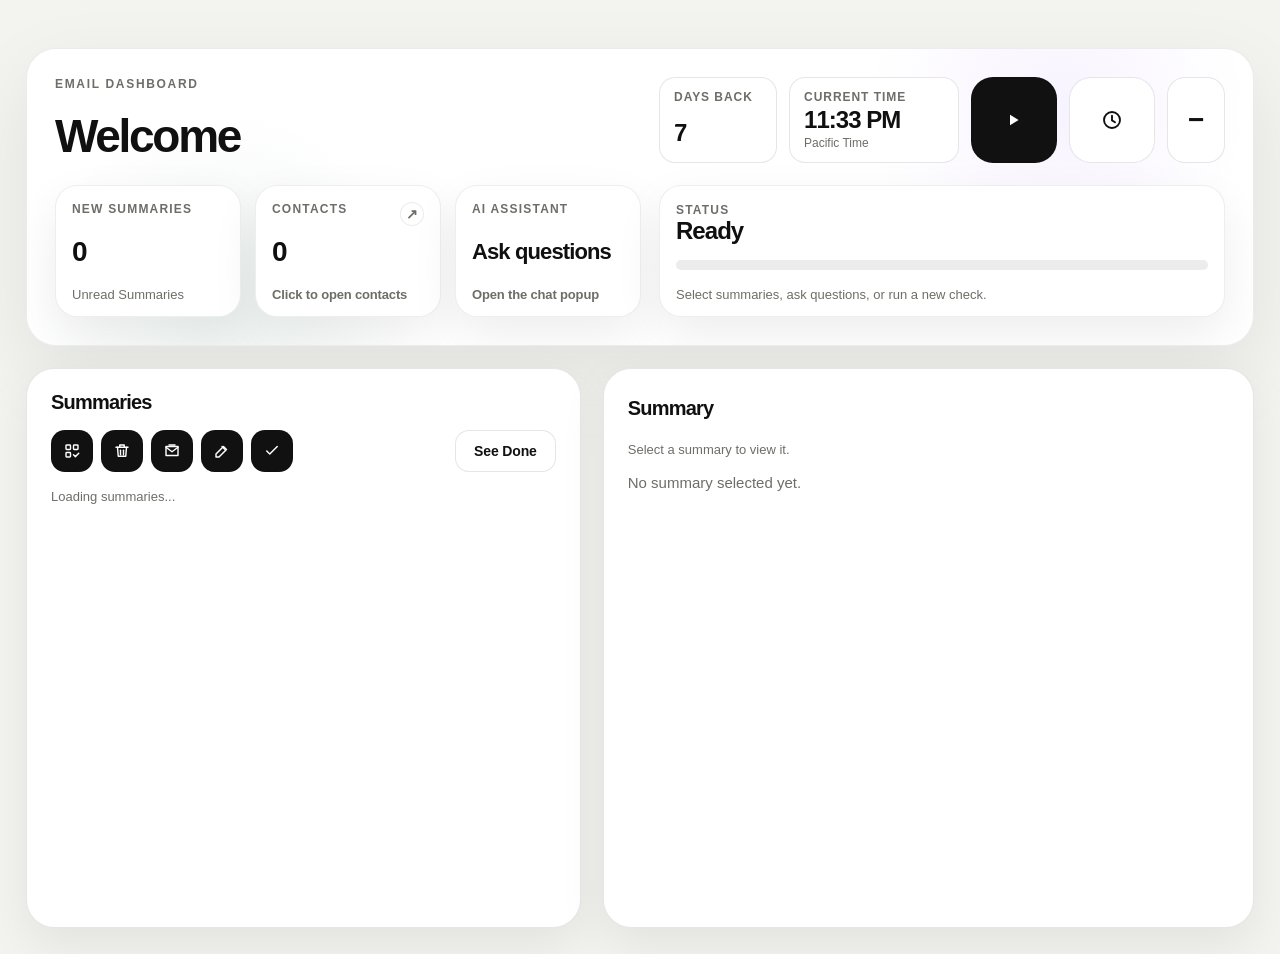
==== Email_Summarizer/dashboard_static/index.html @ 4150017d "Harden OAuth errors and polish report UI" ====
<!doctype html>
<html lang="en">
  <head>
    <meta charset="utf-8" />
    <meta name="viewport" content="width=device-width, initial-scale=1" />
    <title>Email Dashboard</title>
    <link rel="icon" type="image/png" href="/dashboard_static/discere-logo.png" />
    <link rel="apple-touch-icon" href="/dashboard_static/discere-logo.png" />
    <style>
      :root {
        --bg: #f3f3f0;
        --panel: #ffffff;
        --panel-strong: #ffffff;
        --border: rgba(17, 17, 17, 0.1);
        --border-strong: rgba(17, 17, 17, 0.18);
        --text: #101010;
        --muted: #6e6e68;
        --accent: #111111;
        --accent-soft: #ecebe6;
        --surface-soft: #efeee9;
        --surface-soft-2: #e7e5de;
        --shadow: 0 30px 80px rgba(15, 15, 15, 0.08);
        --top-card-height: 92px;
        --radius-xl: 28px;
        --radius-lg: 22px;
        --radius-md: 16px;
        --radius-sm: 12px;
      }

      * {
        box-sizing: border-box;
      }

      body {
        margin: 0;
        font-family: -apple-system, BlinkMacSystemFont, "SF Pro Display", "SF Pro Text", "Segoe UI", sans-serif;
        color: var(--text);
        background: var(--bg);
        min-height: 100vh;
      }

      .page {
        max-width: 1380px;
        margin: 0 auto;
        padding: 28px;
        display: grid;
        gap: 22px;
      }

      .topbar {
        display: flex;
        gap: 14px;
        align-items: center;
        flex-wrap: wrap;
        padding: 22px 24px;
        border: 1px solid var(--border);
        border-radius: var(--radius-xl);
        background: var(--panel);
        backdrop-filter: blur(18px);
        box-shadow: var(--shadow);
      }

      .title-wrap {
        display: flex;
        align-items: center;
        gap: 14px;
        margin-right: auto;
        min-width: 0;
        flex-wrap: wrap;
        min-height: 54px;
      }

      .controls {
        display: flex;
        gap: 12px;
        align-items: center;
        flex-wrap: wrap;
        margin-bottom: 16px;
      }

      .icon-actions {
        gap: 8px;
      }

      .icon-button {
        width: 42px;
        height: 42px;
        min-width: 42px;
        padding: 0;
        border-radius: 14px;
        display: inline-flex;
        align-items: center;
        justify-content: center;
      }

      .icon-button svg {
        width: 18px;
        height: 18px;
        stroke: currentColor;
        fill: none;
        stroke-width: 1.9;
        stroke-linecap: round;
        stroke-linejoin: round;
      }

      .button-spinner {
        width: 18px;
        height: 18px;
        border: 2px solid currentColor;
        border-top-color: transparent;
        border-radius: 999px;
        animation: spin 0.75s linear infinite;
      }

      @keyframes spin {
        to {
          transform: rotate(360deg);
        }
      }

      .tooltip-wrap {
        position: relative;
        display: inline-flex;
      }

      .tooltip-wrap::after {
        content: attr(data-tooltip);
        position: absolute;
        left: 50%;
        bottom: calc(100% + 8px);
        transform: translateX(-50%) translateY(4px);
        background: #111111;
        color: #ffffff;
        padding: 6px 8px;
        border-radius: 8px;
        font-size: 12px;
        line-height: 1.1;
        white-space: nowrap;
        opacity: 0;
        pointer-events: none;
        transition: opacity 0.14s ease, transform 0.14s ease;
        z-index: 20;
      }

      .tooltip-wrap:hover::after,
      .tooltip-wrap:focus-within::after {
        opacity: 1;
        transform: translateX(-50%) translateY(0);
      }

      .contacts-book-button {
        width: 52px;
        height: 52px;
        min-width: 52px;
        padding: 0;
        border-radius: 18px;
        display: inline-flex;
        align-items: center;
        justify-content: center;
      }

      .contacts-book-button svg {
        width: 24px;
        height: 24px;
        stroke: #ffffff;
        fill: none;
        stroke-width: 1.8;
        stroke-linecap: round;
        stroke-linejoin: round;
      }

      .auth-grid {
        display: grid;
        grid-template-columns: 1fr;
        gap: 22px;
      }

      .account-bar {
        display: flex;
        align-items: center;
        justify-content: space-between;
        gap: 16px;
        width: 100%;
        max-width: 100%;
        min-height: var(--top-card-height);
        padding: 14px 18px;
      }

      .account-copy {
        display: grid;
        gap: 4px;
      }

      .account-copy strong {
        font-size: 18px;
        line-height: 1.2;
        letter-spacing: -0.03em;
      }

      .account-copy .meta {
        margin-bottom: 0;
        font-size: 13px;
      }

      .account-actions {
        display: flex;
        align-items: stretch;
        gap: 10px;
        margin-bottom: 0;
      }

      .account-actions button {
        min-height: 38px;
        padding-top: 10px;
        padding-bottom: 10px;
      }

      .top-account-grid {
        display: grid;
        grid-template-columns: 0.92fr 1.08fr;
        gap: 20px;
        align-items: stretch;
      }

      .top-account-grid > .panel {
        box-sizing: border-box;
        min-height: var(--top-card-height);
        height: var(--top-card-height);
      }

      #profilePanel {
        padding: 14px 18px;
        display: flex;
        align-items: center;
      }

      #profilePanel .panel-header {
        width: 100%;
        min-height: 0;
        margin-bottom: 0;
        align-items: center;
      }

      .settings-menu-toggle,
      .settings-help-toggle {
        width: 42px;
        height: 42px;
        min-width: 42px;
        padding: 0;
        border-radius: 14px;
        display: inline-flex;
        align-items: center;
        justify-content: center;
      }

      .settings-menu-toggle svg {
        width: 18px;
        height: 18px;
        stroke: currentColor;
        fill: none;
        stroke-width: 1.8;
        stroke-linecap: round;
        stroke-linejoin: round;
      }

      .settings-help-toggle {
        font-size: 22px;
        font-weight: 700;
        line-height: 1;
      }

      .auth-card {
        max-width: 520px;
        width: 100%;
        justify-self: start;
      }

      .secondary-button {
        display: inline-flex;
        align-items: center;
        justify-content: center;
        padding: 11px 14px;
        border-radius: 16px;
        border: 1px solid var(--border);
        background: #ffffff;
        color: var(--text);
        text-decoration: none;
        font-weight: 600;
        letter-spacing: -0.01em;
        min-height: 46px;
      }

      .auth-actions {
        margin-bottom: 0;
      }

      .auth-actions > * {
        flex: 1 1 0;
      }

      .auth-actions.double-row {
        display: grid;
        grid-template-columns: 1fr 1fr;
      }

      .title {
        font-size: clamp(32px, 5vw, 48px);
        font-weight: 700;
        letter-spacing: -0.05em;
        margin: 0;
        line-height: 0.98;
        min-height: 54px;
        display: flex;
        align-items: center;
      }

      .title-status {
        display: none;
        align-items: center;
        gap: 10px;
        color: var(--muted);
        font-size: 13px;
        line-height: 1.3;
        max-width: 420px;
      }

      .title-status.active {
        display: inline-flex;
      }

      input,
      textarea,
      button {
        font: inherit;
        padding: 13px 16px;
        border-radius: 16px;
        border: 1px solid var(--border);
      }

      input,
      textarea {
        background: var(--panel-strong);
        color: var(--text);
        box-shadow: inset 0 1px 0 rgba(255, 255, 255, 0.82);
      }

      button {
        background: var(--accent);
        color: white;
        cursor: pointer;
        font-weight: 600;
        letter-spacing: -0.01em;
        transition: transform 0.14s ease, background 0.14s ease, border-color 0.14s ease;
      }

      button:hover {
        background: #000000;
        border-color: #000000;
      }

      button:active {
        transform: translateY(1px);
      }

      .layout {
        display: grid;
        grid-template-columns: 0.92fr 1.08fr;
        gap: 22px;
      }

      .upper-grid {
        display: grid;
        grid-template-columns: 0.92fr 1.08fr;
        gap: 22px;
        align-items: stretch;
      }

      .upper-grid .panel {
        height: 100%;
      }

      .upper-grid .panel.is-collapsed {
        height: auto !important;
        min-height: 0;
        align-self: start;
        overflow: hidden;
      }

      .panel {
        background: var(--panel);
        border: 1px solid var(--border);
        border-radius: var(--radius-xl);
        padding: 22px 24px;
        box-shadow: var(--shadow);
        backdrop-filter: blur(18px);
      }

      .panel.is-collapsed {
        padding-top: 16px;
        padding-bottom: 16px;
      }

      .panel h2 {
        margin-top: 0;
        margin-bottom: 16px;
        font-size: 28px;
        font-weight: 700;
        letter-spacing: -0.04em;
      }

      .panel-header {
        display: flex;
        align-items: center;
        justify-content: space-between;
        gap: 12px;
        margin-bottom: 16px;
      }

      .panel-header-actions {
        display: flex;
        align-items: center;
        gap: 10px;
      }

      .panel.is-collapsed .panel-header {
        margin-bottom: 0;
        min-height: 34px;
        align-items: center;
      }

      .panel-header h2 {
        margin: 0;
        min-height: 34px;
        display: flex;
        align-items: center;
        line-height: 1;
      }

      .panel-toggle {
        background: #ffffff;
        color: var(--text);
        border: 1px solid var(--border);
        width: 34px;
        min-width: 34px;
        height: 34px;
        padding: 0;
        font-size: 20px;
        line-height: 1;
      }

      .panel-body.collapsed {
        display: none;
      }

      .settings-panel {
      }

      textarea {
        width: 100%;
        min-height: 128px;
        font: inherit;
        padding: 14px 16px;
        resize: vertical;
      }

      .summary-list {
        display: grid;
        gap: 12px;
        max-height: 72vh;
        overflow-y: auto;
        padding-right: 8px;
      }

      .summary-list-panel,
      .summary-detail-panel {
        min-height: 560px;
      }

      .summary-actions {
        display: flex;
        align-items: flex-start;
        justify-content: space-between;
        gap: 16px;
        flex-wrap: wrap;
      }

      .summary-actions-primary {
        display: inline-flex;
        align-items: center;
        gap: 12px;
        flex-wrap: wrap;
      }

      .summary-actions-secondary {
        display: inline-flex;
        align-items: center;
        margin-left: auto;
      }

      .mode-button {
        border: 1px solid var(--border);
        background: #ffffff;
        color: var(--text);
        border-radius: 14px;
        height: 42px;
        min-height: 42px;
        padding: 0 18px;
        display: inline-flex;
        align-items: center;
        justify-content: center;
        font-size: 14px;
        font-weight: 700;
        letter-spacing: -0.01em;
        cursor: pointer;
      }

      .mode-button.active {
        background: var(--accent);
        border-color: var(--accent);
        color: #fff;
      }

      .summary-card {
        width: 100%;
        border: 1px solid transparent;
        background: linear-gradient(180deg, rgba(255, 255, 255, 0.98), rgba(250, 250, 247, 0.98));
        color: var(--text);
        padding: 14px 18px;
        border-radius: 20px;
        display: flex;
        gap: 14px;
        align-items: center;
        min-height: 96px;
        position: relative;
        box-shadow: 0 12px 28px rgba(17, 17, 17, 0.05);
        transition: border-color 0.15s ease, background 0.15s ease, transform 0.15s ease, box-shadow 0.15s ease;
        cursor: pointer;
      }

      .summary-card:hover {
        transform: translateY(-1px);
        border-color: var(--border-strong);
        background: linear-gradient(180deg, rgba(241, 240, 234, 0.98), rgba(235, 233, 226, 0.98));
        box-shadow: 0 18px 34px rgba(17, 17, 17, 0.08);
      }

      .summary-card.is-read {
        background: linear-gradient(180deg, rgba(238, 236, 230, 0.98), rgba(229, 227, 220, 0.98));
      }

      .summary-card.is-read:hover {
        background: linear-gradient(180deg, rgba(233, 231, 224, 0.98), rgba(225, 222, 214, 0.98));
      }

      .summary-card.is-read .summary-unread {
        opacity: 0;
      }

      .summary-card-main {
        flex: 1;
        text-align: left;
        color: inherit;
        padding: 0;
        font: inherit;
        display: grid;
        gap: 6px;
        min-width: 0;
      }

      .summary-card:not(.is-read) .summary-card-main {
        padding-right: 76px;
      }

      .summary-check {
        margin: 0;
        width: 18px;
        height: 18px;
        accent-color: var(--accent);
        flex: 0 0 auto;
      }

      .summary-unread {
        display: inline-flex;
        align-items: center;
        justify-content: center;
        min-height: 24px;
        margin: 0;
        padding: 6px 10px;
        border-radius: 999px;
        background: rgba(17, 17, 17, 0.07);
        color: var(--text);
        font-size: 11px;
        font-weight: 700;
        letter-spacing: 0.08em;
        text-transform: uppercase;
        position: absolute;
        top: 10px;
        right: 14px;
        pointer-events: none;
      }

      .summary-card.active {
        border-color: var(--border-strong);
        background: linear-gradient(180deg, rgba(241, 240, 234, 0.98), rgba(235, 233, 226, 0.98));
      }

      .summary-card h3 {
        margin: 0;
        font-size: 20px;
        line-height: 1.05;
        letter-spacing: -0.03em;
      }

      .meta {
        color: var(--muted);
        font-size: 13px;
        margin: 0;
      }

      .preview {
        color: var(--text);
        font-size: 14px;
        line-height: 1.45;
      }

      .detail-empty {
        color: var(--muted);
        font-size: 15px;
      }

      #summaryDetail {
        width: 100%;
        max-width: 100%;
        min-width: 0;
        max-height: 72vh;
        min-height: 420px;
        overflow-y: auto;
        overflow-x: hidden;
        padding-right: 10px;
        display: grid;
        gap: 20px;
        align-content: start;
      }

      .summary-view-pane {
        min-width: 0;
        max-width: 100%;
        display: grid;
        gap: 20px;
        align-content: start;
      }

      .summary-view-pane[hidden] {
        display: none;
      }

      .detail-section {
        min-width: 0;
        max-width: 100%;
        margin-bottom: 0;
        display: grid;
        gap: 12px;
        padding-top: 18px;
        border-top: 1px solid rgba(17, 17, 17, 0.08);
      }

      .detail-section:first-child {
        padding-top: 0;
        border-top: 0;
      }

      .detail-section h3 {
        margin: 0;
        font-size: 13px;
        color: var(--muted);
        font-weight: 700;
        letter-spacing: 0.12em;
        text-transform: uppercase;
        color: var(--text);
      }

      .detail-section p,
      .detail-section li {
        margin: 0;
        line-height: 1.65;
        font-size: 16px;
      }

      .detail-section p + p {
        margin-top: 10px;
      }

      .detail-section ul {
        margin: 0;
        padding-left: 22px;
      }

      .detail-section li + li {
        margin-top: 6px;
      }

      .markdown-box {
        min-width: 0;
        max-width: 100%;
        background: #ffffff;
        border: 1px solid var(--border);
        border-radius: 20px;
        padding: 18px 20px;
        box-shadow: inset 0 1px 0 rgba(255, 255, 255, 0.7);
        overflow-wrap: anywhere;
        word-break: break-word;
      }

      .summary-rendered .markdown-box {
        display: grid;
        gap: 12px;
      }

      .summary-rendered p,
      .summary-rendered li {
        line-height: 1.72;
      }

      .summary-rendered p {
        color: #1a1a17;
      }

      .summary-rendered ul {
        display: grid;
        gap: 8px;
      }

      .summary-rendered strong {
        font-weight: 700;
        color: #111111;
      }

      .thread-records {
        min-width: 0;
        max-width: 100%;
        display: grid;
        gap: 18px;
      }

      .thread-record {
        min-width: 0;
        max-width: 100%;
        display: grid;
        gap: 14px;
      }

      .thread-record-header h3 {
        margin: 0 0 6px;
        font-size: 18px;
        letter-spacing: -0.02em;
        overflow-wrap: anywhere;
        word-break: break-word;
      }

      .thread-message-list {
        min-width: 0;
        max-width: 100%;
        display: grid;
        gap: 14px;
      }

      .thread-message-card {
        min-width: 0;
        max-width: 100%;
        background: #ffffff;
        border: 1px solid var(--border);
        border-radius: 20px;
        padding: 16px 18px;
        display: grid;
        gap: 10px;
        overflow-wrap: anywhere;
        word-break: break-word;
      }

      .thread-message-title {
        font-size: 16px;
        font-weight: 700;
        letter-spacing: -0.02em;
        overflow-wrap: anywhere;
        word-break: break-word;
      }

      .thread-message-meta {
        display: grid;
        gap: 4px;
        color: var(--muted);
        font-size: 13px;
        min-width: 0;
        max-width: 100%;
        overflow-wrap: anywhere;
        word-break: break-word;
      }

      .thread-message-body {
        white-space: pre-wrap;
        line-height: 1.6;
        font-size: 15px;
        color: var(--text);
        max-width: 100%;
        overflow-wrap: anywhere;
        word-break: break-word;
      }

      .summary-rendered p {
        white-space: normal;
      }

      .status {
        color: var(--muted);
        margin-bottom: 14px;
        font-size: 13px;
        line-height: 1.45;
      }

      [hidden] {
        display: none !important;
      }

      .progress-track {
        width: 100%;
        max-width: 240px;
        height: 8px;
        background: #e7e7e2;
        border-radius: 999px;
        overflow: hidden;
        margin-top: 6px;
        display: none;
      }

      .progress-track.active {
        display: block;
      }

      .progress-bar {
        width: 35%;
        height: 100%;
        background: linear-gradient(90deg, #111111, #4a4a46);
        border-radius: 999px;
        animation: progress-slide 1.2s ease-in-out infinite;
      }

      @keyframes progress-slide {
        0% {
          transform: translateX(-120%);
        }
        100% {
          transform: translateX(320%);
        }
      }

      .hint {
        color: var(--muted);
        font-size: 13px;
        margin-top: 8px;
        line-height: 1.45;
      }

      .profile-note {
        margin-bottom: 16px;
      }

      .chat-panel .panel-body {
        display: grid;
        gap: 14px;
        min-height: 0;
      }

      .chat-panel .panel-body.collapsed {
        display: none !important;
      }

      .chat-panel.is-collapsed .panel-body {
        display: none !important;
      }

      .chat-panel.is-collapsed .status,
      .chat-panel.is-collapsed .chat-log,
      .chat-panel.is-collapsed .controls {
        display: none !important;
      }

      .chat-panel:not(.is-collapsed) .panel-body {
        max-height: 72vh;
        overflow-y: auto;
        padding-right: 6px;
      }

      .layout {
        margin-top: 0;
      }

      .chat-log {
        display: grid;
        gap: 12px;
        max-height: 420px;
        overflow-y: auto;
        margin-bottom: 14px;
        padding-right: 6px;
      }

      .chat-message {
        border: 1px solid var(--border);
        border-radius: 18px;
        padding: 14px 16px;
        background: #ffffff;
      }

      .chat-message.user {
        background: var(--accent);
        color: #ffffff;
        border-color: var(--accent);
      }

      .chat-message.assistant {
        background: #ffffff;
      }

      .chat-role {
        font-size: 12px;
        color: var(--muted);
        margin-bottom: 6px;
        text-transform: uppercase;
        letter-spacing: 0.04em;
      }

      .chat-text {
        white-space: pre-wrap;
        line-height: 1.5;
      }

      .attachment-links {
        margin-top: 10px;
        padding-top: 10px;
        border-top: 1px solid var(--border);
      }

      .attachment-links a {
        display: block;
        color: var(--accent);
        margin-top: 6px;
        text-decoration: none;
        font-weight: 500;
      }

      .attachment-links a:hover {
        text-decoration: underline;
      }

      .modal-overlay {
        position: fixed;
        inset: 0;
        background: rgba(17, 17, 17, 0.32);
        display: flex;
        align-items: center;
        justify-content: center;
        padding: 24px;
        z-index: 1000;
      }

      #appModal {
        z-index: 1300;
      }

      #contactsModal {
        z-index: 1000;
      }

      .modal-overlay[hidden] {
        display: none;
      }

      .modal-card {
        width: min(520px, 100%);
        max-height: calc(100vh - 48px);
        overflow-y: auto;
        background: var(--panel);
        border: 1px solid var(--border);
        border-radius: var(--radius-xl);
        box-shadow: var(--shadow);
        backdrop-filter: blur(18px);
        padding: 24px;
        display: grid;
        gap: 16px;
      }

      #appModal .modal-card.is-howto-modal {
        width: min(1240px, 96vw);
        height: min(86vh, 720px);
        max-height: min(86vh, 720px);
        grid-template-rows: auto minmax(0, 1fr) auto;
        overflow: hidden;
      }

      #appModal .modal-card.is-howto-modal .modal-copy {
        min-height: 0;
        overflow: hidden;
      }

      #appModal .modal-card.is-howto-modal .modal-actions {
        align-self: end;
      }

      .modal-card h3 {
        margin: 0;
        font-size: 24px;
        font-weight: 650;
        letter-spacing: -0.03em;
      }

      .modal-copy {
        color: var(--muted);
        line-height: 1.5;
      }

      .onboarding-shell {
        display: grid;
        grid-template-columns: minmax(280px, 0.82fr) minmax(420px, 1.18fr);
        gap: 16px;
        align-items: stretch;
        height: 100%;
        min-height: 0;
      }

      .onboarding-intro,
      .onboarding-checklist {
        border: 1px solid var(--border);
        border-radius: 24px;
        background: #ffffff;
        padding: 18px;
      }

      .onboarding-intro {
        display: grid;
        align-content: space-between;
        gap: 18px;
        min-height: 100%;
      }

      .onboarding-kicker {
        margin: 0 0 8px;
        color: var(--muted);
        font-size: 12px;
        font-weight: 750;
        letter-spacing: 0.18em;
        text-transform: uppercase;
      }

      .onboarding-title {
        margin: 0;
        color: #111111;
        font-size: clamp(26px, 3.6vw, 42px);
        line-height: 0.95;
        letter-spacing: -0.06em;
      }

      .onboarding-copy {
        margin: 12px 0 0;
        color: var(--muted);
        font-size: 16px;
        line-height: 1.45;
      }

      .onboarding-progress {
        display: grid;
        gap: 8px;
      }

      .onboarding-progress-label {
        display: flex;
        justify-content: space-between;
        gap: 12px;
        color: #111111;
        font-weight: 700;
      }

      .onboarding-progress-track {
        height: 10px;
        border-radius: 999px;
        background: #e9e8e3;
        overflow: hidden;
      }

      .onboarding-progress-fill {
        height: 100%;
        width: var(--onboarding-progress, 0%);
        border-radius: inherit;
        background: #111111;
      }

      .onboarding-checklist {
        display: grid;
        gap: 8px;
        min-height: 0;
      }

      .onboarding-item {
        display: grid;
        grid-template-columns: 42px 1fr;
        gap: 10px;
        align-items: center;
        padding: 10px;
        border: 1px solid var(--border);
        border-radius: 20px;
        background: #ffffff;
      }

      .onboarding-item.is-complete {
        background: #f2f7f1;
        border-color: rgba(45, 126, 69, 0.2);
      }

      .onboarding-check {
        width: 42px;
        height: 42px;
        border-radius: 999px;
        display: grid;
        place-items: center;
        background: #f0efea;
        color: var(--muted);
        font-weight: 700;
      }

      .onboarding-item.is-complete .onboarding-check {
        background: #111111;
        color: #ffffff;
      }

      .onboarding-copy-block strong {
        display: block;
        color: #111111;
        margin-bottom: 4px;
      }

      .onboarding-copy-block p {
        margin: 0;
        color: var(--muted);
        line-height: 1.28;
      }

      @media (max-width: 1200px) {
        .onboarding-shell {
          grid-template-columns: 1fr;
        }
      }

      @media (max-width: 900px) {
        .onboarding-intro,
        .onboarding-checklist {
          padding: 14px;
        }

        .onboarding-title {
          font-size: 30px;
        }
      }

      .modal-textarea {
        min-height: 120px;
      }

      .modal-actions {
        display: flex;
        justify-content: flex-end;
        gap: 10px;
        margin-bottom: 0;
      }

      .modal-actions > button,
      .modal-actions > .secondary-button {
        min-width: 118px;
      }

      .contacts-modal-card {
        width: min(560px, 100%);
      }

      .chat-modal-card {
        width: min(860px, 100%);
      }

      .chat-modal-shell {
        display: grid;
        gap: 14px;
      }

      .chat-modal-footer {
        display: grid;
        grid-template-columns: minmax(0, 1fr) auto;
        gap: 12px;
        align-items: end;
      }

      .schedule-modal-card {
        width: min(760px, 100%);
        max-height: min(88vh, 920px);
        overflow-y: auto;
      }

      .schedule-grid {
        display: grid;
        grid-template-columns: repeat(2, minmax(0, 1fr));
        gap: 18px 16px;
        align-items: start;
      }

      .schedule-form-shell {
        display: grid;
        gap: 16px;
      }

      .schedule-section {
        border: 1px solid var(--border);
        border-radius: 22px;
        background: #ffffff;
        padding: 20px;
        display: grid;
        gap: 16px;
        align-content: start;
      }

      .schedule-section-header {
        display: grid;
        gap: 4px;
      }

      .schedule-section-label {
        font-size: 12px;
        letter-spacing: 0.12em;
        text-transform: uppercase;
        color: var(--muted);
        font-weight: 700;
      }

      .schedule-section-title {
        font-size: 20px;
        line-height: 1.05;
        letter-spacing: -0.04em;
        font-weight: 720;
      }

      .schedule-section-note {
        color: var(--muted);
        line-height: 1.5;
        font-size: 14px;
      }

      .schedule-grid .field,
      .schedule-grid .field-wide {
        margin-bottom: 0;
        align-content: start;
      }

      .schedule-grid .field-wide {
        grid-column: 1 / -1;
      }

      .schedule-modal-card .field {
        display: grid;
        gap: 8px;
      }

      .schedule-modal-card .field input,
      .schedule-grid select,
      .schedule-grid input[type="time"] {
        width: 100%;
        min-height: 64px;
        padding: 13px 18px;
        border-radius: 16px;
        border: 1px solid var(--border);
        background: #ffffff;
        color: var(--text);
        box-shadow: none;
      }

      .schedule-recipient-display {
        width: 100%;
        min-height: 64px;
        padding: 13px 18px;
        border-radius: 16px;
        border: 1px solid var(--border);
        background: #f7f6f1;
        color: var(--text);
        display: flex;
        align-items: center;
        font-weight: 700;
        overflow-wrap: anywhere;
      }

      .schedule-inline {
        display: grid;
        grid-template-columns: minmax(0, 1fr) minmax(0, 1fr);
        gap: 12px;
      }

      .schedule-modal-card .field label {
        font-size: 12px;
        letter-spacing: 0.08em;
        text-transform: uppercase;
      }

      .toggle-row {
        display: flex;
        align-items: center;
        justify-content: space-between;
        gap: 16px;
        padding: 14px 16px;
        border: 1px solid var(--border);
        border-radius: 16px;
        background: #ffffff;
      }

      .toggle-copy {
        display: grid;
        gap: 4px;
      }

      .toggle-copy strong {
        font-size: 14px;
        letter-spacing: -0.02em;
      }

      .toggle-copy span {
        color: var(--muted);
        font-size: 13px;
        line-height: 1.4;
      }

      .toggle-switch {
        width: 20px;
        height: 20px;
      }

      .schedule-status {
        min-height: 22px;
        font-size: 13px;
        color: var(--muted);
        padding: 0 4px;
      }

      .schedule-list {
        display: grid;
        gap: 12px;
      }

      .saved-schedules-header-actions {
        display: flex;
        align-items: center;
        gap: 10px;
      }

      .saved-schedules-add-button {
        min-width: 54px;
        min-height: 54px;
        padding: 0;
        border-radius: 18px;
        font-size: 30px;
        line-height: 1;
      }

      .saved-schedules-modal {
        z-index: 1200;
      }

      .schedule-item {
        border: 1px solid var(--border);
        border-radius: 20px;
        background: #ffffff;
        padding: 16px 18px;
        display: grid;
        gap: 12px;
      }

      .schedule-item-header {
        display: flex;
        align-items: flex-start;
        justify-content: space-between;
        gap: 12px;
      }

      .schedule-item-title {
        display: grid;
        gap: 6px;
      }

      .schedule-item-title h4 {
        margin: 0;
        font-size: 18px;
        letter-spacing: -0.03em;
      }

      .schedule-pill-row {
        display: flex;
        flex-wrap: wrap;
        gap: 8px;
      }

      .schedule-pill {
        display: inline-flex;
        align-items: center;
        padding: 6px 10px;
        border-radius: 999px;
        font-size: 12px;
        font-weight: 700;
        letter-spacing: 0.04em;
        text-transform: uppercase;
        background: rgba(17, 17, 17, 0.07);
      }

      .schedule-pill.active {
        background: rgba(29, 108, 79, 0.12);
        color: #16553f;
      }

      .schedule-pill.inactive {
        background: rgba(166, 63, 63, 0.12);
        color: #8f2e2e;
      }

      .schedule-item-meta {
        display: grid;
        gap: 4px;
        color: var(--muted);
        font-size: 13px;
        line-height: 1.45;
      }

      .schedule-item-actions {
        display: flex;
        flex-wrap: wrap;
        gap: 10px;
        align-items: center;
      }

      .schedule-item-actions button {
        min-height: 40px;
        min-width: 108px;
        justify-content: center;
      }

      .schedule-primary-actions > button {
        flex: 1 1 0;
        min-width: 0;
        width: 0;
        min-height: 74px;
        padding-left: 18px;
        padding-right: 18px;
        text-align: center;
      }

      .schedule-footer-actions {
        padding-top: 2px;
        display: flex;
        width: 100%;
      }

      .schedule-toggle-control {
        min-width: 112px;
        justify-content: center;
      }

      .schedule-toggle-control.is-active {
        background: rgba(29, 108, 79, 0.12);
        border-color: rgba(29, 108, 79, 0.24);
        color: #16553f;
      }

      .schedule-toggle-control.is-inactive {
        background: rgba(166, 63, 63, 0.12);
        border-color: rgba(166, 63, 63, 0.24);
        color: #8f2e2e;
      }

      .contacts-modal-header {
        display: flex;
        align-items: center;
        justify-content: space-between;
        gap: 16px;
      }

      .contacts-modal-header h3 {
        margin: 0;
      }

      .contacts-plus-button,
      .contacts-minus-button,
      .contacts-person-button {
        width: 42px;
        height: 42px;
        border-radius: 50%;
        border: 1px solid var(--border);
        background: var(--accent);
        color: #fff;
        font-size: 24px;
        line-height: 1;
        display: inline-flex;
        align-items: center;
        justify-content: center;
        cursor: pointer;
      }

      .contacts-minus-button,
      .contacts-person-button {
        width: 42px;
        height: 42px;
        min-width: 42px;
        min-height: 42px;
        font-size: 20px;
        border-radius: 14px;
      }

      .contacts-person-button svg {
        width: 18px;
        height: 18px;
        stroke: #ffffff;
        fill: none;
        stroke-width: 1.9;
        stroke-linecap: round;
        stroke-linejoin: round;
      }

      .contacts-modal-list {
        display: grid;
        gap: 12px;
        max-height: 340px;
        overflow-y: auto;
        padding-right: 4px;
      }

      .contacts-modal-item {
        display: flex;
        align-items: center;
        justify-content: space-between;
        gap: 14px;
        padding: 14px 16px;
        border: 1px solid var(--border);
        border-radius: 18px;
        background: #ffffff;
      }

      .contacts-modal-copy {
        display: grid;
        gap: 4px;
        min-width: 0;
      }

      .contacts-modal-item span {
        overflow-wrap: anywhere;
      }

      .contacts-modal-name {
        font-size: 14px;
        color: var(--muted);
      }

      .contacts-modal-actions {
        display: flex;
        align-items: center;
        gap: 8px;
      }

      .contacts-modal-empty {
        color: var(--muted);
        padding: 12px 4px;
      }

      .glass {
        background: #ffffff;
        border: 1px solid rgba(18, 18, 18, 0.08);
        box-shadow: 0 28px 80px rgba(15, 15, 15, 0.08);
        backdrop-filter: blur(20px);
      }

      body {
        min-height: 100vh;
        background: var(--bg);
      }

      .page {
        max-width: 1460px;
        padding: 26px;
      }

      .topbar {
        position: relative;
        overflow: hidden;
        display: grid;
        gap: 22px;
        padding: 28px;
        border-radius: 30px;
      }

      .topbar.is-collapsed {
        padding-top: 24px;
        padding-bottom: 24px;
      }

      .topbar.is-collapsed .hero-bottom {
        display: none;
      }

      .topbar.is-collapsed .hero-copy {
        gap: 2px;
      }

      .topbar.is-collapsed .hero-welcome {
        font-size: clamp(24px, 3.2vw, 34px);
      }

      .topbar::before {
        content: "";
        position: absolute;
        inset: 0;
        background:
          linear-gradient(135deg, rgba(255, 255, 255, 0.45), transparent 34%),
          radial-gradient(circle at 84% 20%, rgba(183, 140, 255, 0.10), transparent 18%),
          radial-gradient(circle at 16% 86%, rgba(29, 108, 79, 0.08), transparent 18%);
        pointer-events: none;
      }

      .hero-top,
      .hero-bottom {
        position: relative;
        z-index: 1;
      }

      .hero-top {
        display: grid;
        grid-template-columns: minmax(0, 1fr) 566px;
        align-items: flex-start;
        gap: 18px;
      }

      .eyebrow {
        margin: 0 0 10px;
        font-size: 12px;
        letter-spacing: 0.14em;
        text-transform: uppercase;
        color: var(--muted);
        font-weight: 700;
      }

      .hero-copy {
        max-width: 780px;
        display: grid;
        gap: 12px;
      }

      .hero-welcome {
        margin: 0;
        font-size: clamp(30px, 4.6vw, 46px);
        line-height: 1;
        letter-spacing: -0.05em;
        font-weight: 700;
      }

      .title {
        font-size: clamp(44px, 6vw, 68px);
        line-height: 0.94;
        letter-spacing: -0.06em;
        min-height: 0;
      }

      .hero-description {
        margin: 16px 0 0;
        max-width: 680px;
        color: var(--muted);
        font-size: 18px;
        line-height: 1.6;
      }

      .hero-actions {
        display: grid;
        grid-template-columns: 118px 170px 86px 86px 58px;
        gap: 12px;
        align-items: stretch;
        width: 100%;
      }

      .input-chip {
        min-width: 0;
        min-height: 86px;
        padding: 12px 14px;
        border-radius: 16px;
        background: #ffffff;
        border: 1px solid var(--border);
        display: grid;
        gap: 4px;
      }

      .time-chip-value {
        font-size: 24px;
        line-height: 1;
        letter-spacing: -0.04em;
        font-weight: 720;
        white-space: nowrap;
      }

      .time-chip-zone {
        font-size: 12px;
        color: var(--muted);
        white-space: nowrap;
      }

      .input-chip-label {
        color: var(--muted);
        font-size: 12px;
        font-weight: 700;
        letter-spacing: 0.08em;
        text-transform: uppercase;
      }

      .input-chip input {
        padding: 0;
        border: 0;
        background: transparent;
        box-shadow: none;
        font-size: 24px;
        line-height: 1;
        letter-spacing: -0.04em;
        font-weight: 720;
        width: 100%;
      }

      .hero-run-button,
      .hero-schedule-button {
        min-height: 86px;
        width: 86px;
        min-width: 86px;
        padding: 0;
        border-radius: 22px;
        display: inline-flex;
        align-items: center;
        justify-content: center;
      }

      .hero-run-button svg,
      .hero-schedule-button svg {
        width: 24px;
        height: 24px;
        stroke: currentColor;
        fill: none;
        stroke-width: 1.9;
        stroke-linecap: round;
        stroke-linejoin: round;
      }

      .hero-schedule-button {
        background: #ffffff;
        color: var(--text);
        border: 1px solid var(--border);
      }

      .hero-schedule-button:hover {
        background: #ffffff;
        border-color: var(--border-strong);
      }

      .hero-minimize-button {
        min-height: 86px;
        width: 58px;
        min-width: 58px;
        padding: 0;
        border-radius: 18px;
        display: inline-flex;
        align-items: center;
        justify-content: center;
        font-size: 28px;
        line-height: 1;
      }

      .hero-bottom {
        display: grid;
        grid-template-columns: minmax(0, 1fr) 566px;
        gap: 18px;
      }

      .stat-grid {
        display: grid;
        grid-template-columns: repeat(3, minmax(0, 1fr));
        gap: 14px;
      }

      .stat-card,
      .pulse-card {
        background: #ffffff;
        border: 1px solid rgba(18, 18, 18, 0.07);
        border-radius: 22px;
        padding: 16px 16px 14px;
        box-shadow: 0 18px 48px rgba(15, 15, 15, 0.07);
      }

      .stat-card {
        min-height: 132px;
        display: grid;
        grid-template-rows: 24px 1fr 24px;
        align-content: stretch;
        gap: 10px;
      }

      .stat-card-button {
        width: 100%;
        text-align: left;
        color: var(--text);
        cursor: pointer;
        transition: transform 0.16s ease, border-color 0.16s ease, box-shadow 0.16s ease, background 0.16s ease;
      }

      .stat-card-button:hover {
        transform: translateY(-1px);
        border-color: rgba(18, 18, 18, 0.14);
        background: #ffffff;
        box-shadow: 0 22px 44px rgba(15, 15, 15, 0.09);
      }

      .stat-card-button:focus-visible {
        outline: 2px solid rgba(18, 18, 18, 0.4);
        outline-offset: 2px;
      }

      .stat-card-button-header {
        display: flex;
        align-items: center;
        justify-content: space-between;
        gap: 10px;
      }

      .stat-card-arrow {
        width: 24px;
        height: 24px;
        border-radius: 999px;
        border: 1px solid rgba(18, 18, 18, 0.08);
        display: inline-flex;
        align-items: center;
        justify-content: center;
        color: var(--muted);
        background: #ffffff;
        font-size: 14px;
        line-height: 1;
      }

      .stat-label {
        font-size: 12px;
        letter-spacing: 0.10em;
        text-transform: uppercase;
        color: var(--muted);
        font-weight: 700;
        margin: 0;
        align-self: start;
      }

      .stat-value {
        font-size: 28px;
        line-height: 1;
        letter-spacing: -0.05em;
        font-weight: 760;
        align-self: center;
      }

      .stat-note {
        margin: 0;
        font-size: 13px;
        color: var(--muted);
        align-self: end;
      }

      .stat-action-card {
        width: 100%;
        text-align: left;
        color: var(--text);
        cursor: pointer;
      }

      .stat-action-card svg {
        width: 20px;
        height: 20px;
        stroke: currentColor;
        fill: none;
        stroke-width: 1.9;
        stroke-linecap: round;
        stroke-linejoin: round;
      }

      .stat-action-title {
        font-size: 22px;
        line-height: 1.05;
        letter-spacing: -0.04em;
        font-weight: 760;
        align-self: center;
      }

      .stat-action-note {
        font-size: 13px;
        color: var(--muted);
        align-self: end;
      }

      .pulse-card {
        display: grid;
        gap: 14px;
      }

      .pulse-card.is-warning {
        border-color: rgba(146, 94, 28, 0.28);
        background: rgba(255, 250, 239, 0.92);
      }

      .pulse-card.is-collapsed {
        gap: 0;
        padding-bottom: 18px;
      }

      .pulse-card.is-collapsed .pulse-track,
      .pulse-card.is-collapsed #pulseNote {
        display: none;
      }

      .pulse-row {
        display: flex;
        justify-content: space-between;
        gap: 12px;
        align-items: center;
      }

      .pulse-title {
        font-size: 24px;
        font-weight: 760;
        letter-spacing: -0.04em;
      }

      .pulse-badge {
        display: inline-flex;
        align-items: center;
        gap: 8px;
        padding: 8px 12px;
        border-radius: 999px;
        background: rgba(29, 108, 79, 0.10);
        color: #16553f;
        font-size: 13px;
        font-weight: 700;
      }

      .pulse-badge::before {
        content: "";
        width: 8px;
        height: 8px;
        border-radius: 50%;
        background: #1d6c4f;
        box-shadow: 0 0 0 6px rgba(29, 108, 79, 0.10);
      }

      .pulse-track {
        width: 100%;
        height: 10px;
        border-radius: 999px;
        background: rgba(18, 18, 18, 0.08);
        overflow: hidden;
      }

      .pulse-fill {
        width: 0%;
        height: 100%;
        border-radius: 999px;
        background: linear-gradient(90deg, #1d6c4f, #b78cff);
        transition: width 0.2s ease;
      }

      .account-bar,
      #profilePanel,
      .panel {
        background: #ffffff;
        box-shadow: 0 18px 48px rgba(15, 15, 15, 0.07);
      }

      .account-copy strong {
        font-size: 24px;
        letter-spacing: -0.04em;
        font-weight: 760;
      }

      .account-copy .meta {
        margin-top: 6px;
        font-size: 14px;
      }

      .panel h2,
      .panel-header h2 {
        font-size: 20px;
        letter-spacing: -0.04em;
      }

      .summary-card {
        grid-template-columns: auto 1fr auto;
        align-items: center;
        padding: 14px 18px;
        min-height: 96px;
        border-radius: 20px;
        background: #ffffff;
        border: 1px solid var(--border);
      }

      .summary-card:hover,
      .summary-card.active {
        background: linear-gradient(180deg, rgba(241, 240, 234, 0.98), rgba(235, 233, 226, 0.98));
      }

      .summary-card h3 {
        font-size: 24px;
        letter-spacing: -0.04em;
      }

      .summary-unread {
        background: rgba(29, 108, 79, 0.10);
        color: #16553f;
      }

      .markdown-box {
        background: #ffffff;
      }

      @media (max-width: 900px) {
        .profile-grid,
        .top-account-grid,
        .upper-grid {
          grid-template-columns: 1fr;
        }

        .layout {
          grid-template-columns: 1fr;
        }

        .topbar {
          align-items: stretch;
        }

        .hero-top,
        .hero-bottom {
          grid-template-columns: 1fr;
          display: grid;
        }

        .hero-actions,
        .stat-grid {
          grid-template-columns: 1fr;
          display: grid;
        }

        .hero-run-button,
        .hero-schedule-button,
        .hero-minimize-button {
          width: 100%;
          min-width: 0;
        }
      }
    </style>
  </head>
  <body>
    <div class="page">
      <div class="top-account-grid">
        <section id="accountBar" class="panel account-bar" hidden>
          <div class="account-copy">
            <strong id="accountName">Not signed in</strong>
            <div id="accountEmail" class="meta"></div>
          </div>
          <div class="controls account-actions">
            <button id="logoutButton">Log Out</button>
          </div>
        </section>

        <section id="profilePanel" class="panel" hidden>
          <div class="panel-header">
            <h2>Settings</h2>
            <div class="panel-header-actions">
              <button id="settingsHelpButton" class="settings-help-toggle" type="button" aria-label="How to use this website">?</button>
              <button id="settingsMenuButton" class="settings-menu-toggle" type="button" aria-label="Open settings page">
                <svg viewBox="0 0 24 24" aria-hidden="true">
                  <circle cx="12" cy="12" r="3"></circle>
                  <path d="M19.4 15a1 1 0 0 0 .2 1.1l.1.1a1.7 1.7 0 0 1 0 2.4 1.7 1.7 0 0 1-2.4 0l-.1-.1a1 1 0 0 0-1.1-.2 1 1 0 0 0-.6.9V19a1.7 1.7 0 0 1-1.7 1.7h-.3A1.7 1.7 0 0 1 11.8 19v-.2a1 1 0 0 0-.6-.9 1 1 0 0 0-1.1.2l-.1.1a1.7 1.7 0 0 1-2.4 0 1.7 1.7 0 0 1 0-2.4l.1-.1a1 1 0 0 0 .2-1.1 1 1 0 0 0-.9-.6H7a1.7 1.7 0 0 1-1.7-1.7v-.3A1.7 1.7 0 0 1 7 10.2h.2a1 1 0 0 0 .9-.6 1 1 0 0 0-.2-1.1l-.1-.1a1.7 1.7 0 0 1 0-2.4 1.7 1.7 0 0 1 2.4 0l.1.1a1 1 0 0 0 1.1.2 1 1 0 0 0 .6-.9V5A1.7 1.7 0 0 1 13.7 3.3h.3A1.7 1.7 0 0 1 15.7 5v.2a1 1 0 0 0 .6.9 1 1 0 0 0 1.1-.2l.1-.1a1.7 1.7 0 0 1 2.4 0 1.7 1.7 0 0 1 0 2.4l-.1.1a1 1 0 0 0-.2 1.1 1 1 0 0 0 .9.6h.2A1.7 1.7 0 0 1 22.7 12v.3A1.7 1.7 0 0 1 21 14h-.2a1 1 0 0 0-.9.6z"></path>
                </svg>
              </button>
            </div>
          </div>
        </section>
      </div>

      <section id="heroShell" class="topbar glass">
        <div class="hero-top">
          <div class="hero-copy">
            <p id="heroLabel" class="eyebrow">Email Dashboard</p>
            <h1 id="heroWelcome" class="hero-welcome">Welcome</h1>
          </div>
          <div class="hero-actions">
            <input id="userIdInput" value="" placeholder="Signed in account" readonly hidden />
            <div class="input-chip">
              <div class="input-chip-label">Days back</div>
              <input id="daysBackInput" type="number" min="1" value="7" />
            </div>
            <div class="input-chip">
              <div class="input-chip-label">Current time</div>
              <div id="currentTimeValue" class="time-chip-value">--:-- --</div>
              <div id="currentTimeZoneLabel" class="time-chip-zone">Pacific Time</div>
            </div>
            <span class="tooltip-wrap" data-tooltip="Run Summarizer">
              <button id="runButton" class="hero-run-button" type="button" aria-label="Run Summarizer">
                <svg viewBox="0 0 24 24" aria-hidden="true">
                  <path d="M8 6.8v10.4l8.6-5.2z" fill="currentColor" stroke="none"></path>
                </svg>
              </button>
            </span>
            <span class="tooltip-wrap" data-tooltip="Scheduled Reports">
              <button id="scheduleButton" class="hero-schedule-button" type="button" aria-label="Scheduled Reports">
                <svg viewBox="0 0 24 24" aria-hidden="true">
                  <circle cx="12" cy="12" r="8"></circle>
                  <path d="M12 7.8v4.6l3 1.8"></path>
                </svg>
              </button>
            </span>
            <button id="togglePulseButton" class="hero-minimize-button secondary-button" type="button" aria-label="Minimize Dashboard Summary">−</button>
          </div>
        </div>

        <div class="hero-bottom">
          <div class="stat-grid">
            <div class="stat-card">
              <div class="stat-label">New summaries</div>
              <div id="statNewCount" class="stat-value">0</div>
              <div class="stat-note">Unread Summaries</div>
            </div>
            <button id="openContactsButton" class="stat-card stat-card-button" type="button" aria-label="Open contacts">
              <div class="stat-card-button-header">
                <div class="stat-label">Contacts</div>
                <span class="stat-card-arrow" aria-hidden="true">↗</span>
              </div>
              <div id="statContactCount" class="stat-value">0</div>
              <div class="stat-note">Click to open contacts</div>
            </button>
            <button id="openAiButton" class="stat-card stat-action-card" type="button" aria-label="Open AI Assistant">
              <div class="stat-label">AI Assistant</div>
              <div class="stat-action-title">Ask questions</div>
              <div class="stat-action-note">Open the chat popup</div>
            </button>
          </div>

          <div id="pulseCard" class="pulse-card">
            <div class="pulse-row">
              <div>
                <div class="stat-label">Status</div>
                <div id="pulseTitle" class="pulse-title">Ready</div>
              </div>
              <div id="pulseBadge" class="pulse-badge" hidden>30-60s</div>
            </div>
            <div class="pulse-track">
              <div id="pulseFill" class="pulse-fill"></div>
            </div>
            <div id="pulseNote" class="stat-note">Select summaries, ask questions, or run a new check.</div>
          </div>
        </div>
      </section>

      <div class="layout">
        <section class="panel summary-list-panel">
          <h2 id="summariesHeading">Summaries</h2>
          <div class="summary-actions">
            <div class="summary-actions-primary">
              <div class="controls icon-actions">
              <span class="tooltip-wrap" data-tooltip="Select All">
                <button id="selectAllNewButton" class="icon-button" type="button" aria-label="Select All">
                  <svg viewBox="0 0 24 24" aria-hidden="true">
                    <rect x="4" y="4" width="6" height="6" rx="1"></rect>
                    <rect x="14" y="4" width="6" height="6" rx="1"></rect>
                    <rect x="4" y="14" width="6" height="6" rx="1"></rect>
                    <path d="m14 17 2.5 2.5L21 15"></path>
                  </svg>
                </button>
              </span>
              <span class="tooltip-wrap" data-tooltip="Delete Selected">
                <button id="deleteSelectedButton" class="icon-button" type="button" aria-label="Delete Selected">
                  <svg viewBox="0 0 24 24" aria-hidden="true">
                    <path d="M4 7h16"></path>
                    <path d="M10 11v6"></path>
                    <path d="M14 11v6"></path>
                    <path d="M6 7l1 12h10l1-12"></path>
                    <path d="M9 7V4h6v3"></path>
                  </svg>
                </button>
              </span>
              <span class="tooltip-wrap" data-tooltip="Send Selected Report">
                <button id="emailReportButton" class="icon-button" type="button" aria-label="Send Selected Report">
                  <svg viewBox="0 0 24 24" aria-hidden="true">
                    <path d="M4 6h16v12H4z"></path>
                    <path d="m4 7 8 6 8-6"></path>
                    <path d="M8 4h8"></path>
                  </svg>
                </button>
              </span>
              <span class="tooltip-wrap" data-tooltip="Refine Summary">
                <button id="refineSummaryButton" class="icon-button" type="button" aria-label="Refine Summary">
                  <svg viewBox="0 0 24 24" aria-hidden="true">
                    <path d="M4 20h4l10-10-4-4L4 16v4z"></path>
                    <path d="m12 6 4 4"></path>
                  </svg>
                </button>
              </span>
              <span class="tooltip-wrap" data-tooltip="Mark as Done">
                <button id="doneToggleButton" class="icon-button" type="button" aria-label="Mark as Done">
                  <svg viewBox="0 0 24 24" aria-hidden="true">
                    <path d="m5 12 4 4L19 6"></path>
                  </svg>
                </button>
              </span>
              </div>
            </div>
            <div class="summary-actions-secondary">
              <button id="toggleDoneViewButton" class="mode-button" type="button">See Done</button>
            </div>
          </div>
          <div id="listStatus" class="status">Loading summaries...</div>
          <div id="summaryList" class="summary-list"></div>
        </section>

        <section class="panel summary-detail-panel">
          <div class="panel-header">
            <h2>Summary</h2>
            <div class="controls icon-actions">
              <span class="tooltip-wrap" data-tooltip="View Full Thread">
                <button id="viewThreadButton" class="icon-button" type="button" aria-label="View Full Thread" hidden>
                  <svg viewBox="0 0 24 24" aria-hidden="true">
                    <path d="M2 12s3.5-6 10-6 10 6 10 6-3.5 6-10 6-10-6-10-6Z"></path>
                    <circle cx="12" cy="12" r="3.2"></circle>
                  </svg>
                </button>
              </span>
              <span class="tooltip-wrap" data-tooltip="Send to Email">
                <button id="sendSummaryEmailButton" class="icon-button" type="button" aria-label="Send to Email" hidden>
                  <svg viewBox="0 0 24 24" aria-hidden="true">
                    <path d="M4 6h16v12H4z"></path>
                    <path d="m4 7 8 6 8-6"></path>
                  </svg>
                </button>
              </span>
            </div>
          </div>
          <div id="detailStatus" class="status">Select a summary to view it.</div>
          <div id="summaryDetail" class="detail-empty">No summary selected yet.</div>
        </section>
      </div>
    </div>

    <div id="appModal" class="modal-overlay" hidden>
      <div id="appModalCard" class="modal-card">
        <h3 id="appModalTitle">Confirm</h3>
        <div id="appModalMessage" class="modal-copy"></div>
        <textarea id="appModalInput" class="modal-textarea" hidden></textarea>
        <div class="controls modal-actions">
          <button id="appModalAltButton" class="secondary-button" type="button" hidden></button>
          <button id="appModalCancelButton" class="secondary-button" type="button">No</button>
          <button id="appModalConfirmButton" type="button">Yes</button>
        </div>
      </div>
    </div>

    <div id="contactsModal" class="modal-overlay" hidden>
      <div class="modal-card contacts-modal-card">
        <div class="contacts-modal-header">
          <h3>Current Contacts</h3>
          <button id="contactsModalAddButton" class="contacts-plus-button" type="button" aria-label="Add contact">+</button>
        </div>
        <div id="contactsModalCopy" class="modal-copy">These are the contacts currently saved for this account.</div>
        <div id="contactsModalList" class="contacts-modal-list"></div>
        <div class="controls modal-actions">
          <button id="contactsModalCloseButton" class="secondary-button" type="button">Close</button>
        </div>
      </div>
    </div>

    <div id="chatModal" class="modal-overlay" hidden>
      <div class="modal-card chat-modal-card">
        <div class="contacts-modal-header">
          <h3>AI Assistant</h3>
        </div>
        <div class="chat-modal-shell">
          <div id="chatStatus" class="status">Ask about your emails, summaries, or how Discere works.</div>
          <div id="chatLog" class="chat-log"></div>
          <div class="chat-modal-footer">
            <input
              id="chatInput"
              style="width: 100%; min-width: 0"
              placeholder="Ask me about your emails!"
            />
            <div class="controls modal-actions">
              <button id="chatModalCloseButton" class="secondary-button" type="button">Close</button>
              <button id="chatSendButton" type="button">Send</button>
            </div>
          </div>
        </div>
      </div>
    </div>

    <div id="scheduleModal" class="modal-overlay" hidden>
      <div class="modal-card schedule-modal-card">
        <div class="contacts-modal-header">
          <h3>Scheduled Reports</h3>
          <button id="scheduleModalCloseTopButton" class="secondary-button" type="button">Close</button>
        </div>
        <div class="modal-copy">Create recurring email summary reports</div>

        <div class="schedule-form-shell">
          <section class="schedule-section">
            <div class="schedule-section-header">
              <div class="schedule-section-label">Identity</div>
              <div class="schedule-section-title">Name this report</div>
              <div class="schedule-section-note">Give the schedule a label that will still make sense later when you review saved schedules.</div>
            </div>
            <div class="field">
              <label for="scheduleNameInput">Schedule Name</label>
              <input id="scheduleNameInput" type="text" placeholder="Weekly Monday Report" />
            </div>
          </section>

          <section class="schedule-section">
            <div class="schedule-section-header">
              <div class="schedule-section-label">Delivery</div>
              <div class="schedule-section-title">Send to your account email</div>
              <div class="schedule-section-note">Every scheduled run creates a fresh inbox check, then Discere emails your chosen report format to your connected account email.</div>
            </div>
            <div class="schedule-grid">
              <div class="field field-wide">
                <label>Report recipient</label>
                <div id="scheduleRecipientDisplay" class="schedule-recipient-display">Connected account email</div>
              </div>
            </div>
          </section>

          <section class="schedule-section">
            <div class="schedule-section-header">
              <div class="schedule-section-label">Timing</div>
              <div class="schedule-section-title">Set the cadence</div>
              <div class="schedule-section-note">Choose how often Discere should run and which timezone should control the send time.</div>
            </div>
            <div class="schedule-grid">
              <div class="field">
                <label>Repeat Every</label>
                <div class="schedule-inline">
                  <input id="scheduleIntervalValueInput" type="number" min="1" value="1" />
                  <select id="scheduleIntervalUnitInput">
                    <option value="hours">Hours</option>
                    <option value="days" selected>Days</option>
                    <option value="weeks">Weeks</option>
                  </select>
                </div>
              </div>
              <div class="field">
                <label>Send Time</label>
                <input id="scheduleTimeInput" type="time" value="08:00" />
              </div>
              <div class="field">
                <label for="scheduleDaysBackInput">Days Back</label>
                <input id="scheduleDaysBackInput" type="number" min="1" value="7" />
              </div>
              <div class="field">
                <label for="scheduleTimezoneInput">Timezone</label>
                <select id="scheduleTimezoneInput">
                  <option value="America/Los_Angeles">Pacific Time</option>
                  <option value="America/Denver">Mountain Time</option>
                  <option value="America/Chicago">Central Time</option>
                  <option value="America/New_York">Eastern Time</option>
                  <option value="Europe/London">London</option>
                  <option value="Europe/Paris">Paris</option>
                  <option value="Asia/Shanghai">Shanghai</option>
                  <option value="Asia/Hong_Kong">Hong Kong</option>
                  <option value="Asia/Tokyo">Tokyo</option>
                </select>
              </div>
            </div>
          </section>

          <div id="scheduleStatus" class="schedule-status"></div>

          <div class="controls modal-actions schedule-primary-actions schedule-footer-actions">
            <button id="scheduleViewSavedButton" class="secondary-button" type="button">View Saved Schedules</button>
            <button id="scheduleResetButton" class="secondary-button" type="button" hidden>New Schedule</button>
            <button id="scheduleSaveButton" type="button">Create Schedule</button>
          </div>
        </div>

        <div class="controls modal-actions">
          <button id="scheduleModalCloseButton" class="secondary-button" type="button">Close</button>
        </div>
      </div>
    </div>

    <div id="savedSchedulesModal" class="modal-overlay saved-schedules-modal" hidden>
      <div class="modal-card schedule-modal-card">
        <div class="contacts-modal-header">
          <h3>Saved Schedules</h3>
          <div class="saved-schedules-header-actions">
            <button id="savedSchedulesAddButton" class="secondary-button saved-schedules-add-button" type="button" aria-label="Add another schedule">+</button>
            <button id="savedSchedulesCloseTopButton" class="secondary-button" type="button">Close</button>
          </div>
        </div>
        <div class="modal-copy">Review saved schedules, turn them on or off, edit them, or remove them.</div>
        <div id="savedSchedulesStatus" class="schedule-status"></div>
        <div id="scheduleList" class="schedule-list"></div>
        <div class="controls modal-actions">
          <button id="savedSchedulesCloseButton" class="secondary-button" type="button">Close</button>
        </div>
      </div>
    </div>

    <script>
      const accountBar = document.getElementById("accountBar");
      const accountName = document.getElementById("accountName");
      const accountEmail = document.getElementById("accountEmail");
      const heroLabel = document.getElementById("heroLabel");
      const heroWelcome = document.getElementById("heroWelcome");
      const heroShell = document.getElementById("heroShell");
      const logoutButton = document.getElementById("logoutButton");
      const profilePanel = document.getElementById("profilePanel");
      const settingsMenuButton = document.getElementById("settingsMenuButton");
      const settingsHelpButton = document.getElementById("settingsHelpButton");
      const userIdInput = document.getElementById("userIdInput");
      const runButton = document.getElementById("runButton");
      const scheduleButton = document.getElementById("scheduleButton");
      const daysBackInput = document.getElementById("daysBackInput");
      const currentTimeValue = document.getElementById("currentTimeValue");
      const currentTimeZoneLabel = document.getElementById("currentTimeZoneLabel");
      const openContactsButton = document.getElementById("openContactsButton");
      const openAiButton = document.getElementById("openAiButton");
      const chatStatus = document.getElementById("chatStatus");
      const chatLog = document.getElementById("chatLog");
      const chatInput = document.getElementById("chatInput");
      const chatSendButton = document.getElementById("chatSendButton");
      const selectAllNewButton = document.getElementById("selectAllNewButton");
      const deleteSelectedButton = document.getElementById("deleteSelectedButton");
      const emailReportButton = document.getElementById("emailReportButton");
      const refineSummaryButton = document.getElementById("refineSummaryButton");
      const viewThreadButton = document.getElementById("viewThreadButton");
      const sendSummaryEmailButton = document.getElementById("sendSummaryEmailButton");
      const summariesHeading = document.getElementById("summariesHeading");
      const listStatus = document.getElementById("listStatus");
      const summaryList = document.getElementById("summaryList");
      const detailStatus = document.getElementById("detailStatus");
      const summaryDetail = document.getElementById("summaryDetail");
      const statNewCount = document.getElementById("statNewCount");
      const statContactCount = document.getElementById("statContactCount");
      const pulseTitle = document.getElementById("pulseTitle");
      const pulseBadge = document.getElementById("pulseBadge");
      const pulseNote = document.getElementById("pulseNote");
      const pulseFill = document.getElementById("pulseFill");
      const pulseCard = document.getElementById("pulseCard");
      const togglePulseButton = document.getElementById("togglePulseButton");
      const appModal = document.getElementById("appModal");
      const appModalCard = document.getElementById("appModalCard");
      const appModalTitle = document.getElementById("appModalTitle");
      const appModalMessage = document.getElementById("appModalMessage");
      const appModalInput = document.getElementById("appModalInput");
      const appModalAltButton = document.getElementById("appModalAltButton");
      const appModalCancelButton = document.getElementById("appModalCancelButton");
      const appModalConfirmButton = document.getElementById("appModalConfirmButton");
      const contactsModal = document.getElementById("contactsModal");
      const contactsModalCopy = document.getElementById("contactsModalCopy");
      const contactsModalList = document.getElementById("contactsModalList");
      const contactsModalAddButton = document.getElementById("contactsModalAddButton");
      const contactsModalCloseButton = document.getElementById("contactsModalCloseButton");
      const chatModal = document.getElementById("chatModal");
      const chatModalCloseButton = document.getElementById("chatModalCloseButton");
      const scheduleModal = document.getElementById("scheduleModal");
      const scheduleModalCloseButton = document.getElementById("scheduleModalCloseButton");
      const scheduleModalCloseTopButton = document.getElementById("scheduleModalCloseTopButton");
      const savedSchedulesModal = document.getElementById("savedSchedulesModal");
      const savedSchedulesCloseButton = document.getElementById("savedSchedulesCloseButton");
      const savedSchedulesCloseTopButton = document.getElementById("savedSchedulesCloseTopButton");
      const savedSchedulesAddButton = document.getElementById("savedSchedulesAddButton");
      const scheduleNameInput = document.getElementById("scheduleNameInput");
      const scheduleRecipientDisplay = document.getElementById("scheduleRecipientDisplay");
      const scheduleIntervalValueInput = document.getElementById("scheduleIntervalValueInput");
      const scheduleIntervalUnitInput = document.getElementById("scheduleIntervalUnitInput");
      const scheduleTimeInput = document.getElementById("scheduleTimeInput");
      const scheduleDaysBackInput = document.getElementById("scheduleDaysBackInput");
      const scheduleTimezoneInput = document.getElementById("scheduleTimezoneInput");
      const scheduleStatus = document.getElementById("scheduleStatus");
      const scheduleViewSavedButton = document.getElementById("scheduleViewSavedButton");
      const scheduleResetButton = document.getElementById("scheduleResetButton");
      const scheduleSaveButton = document.getElementById("scheduleSaveButton");
      const scheduleList = document.getElementById("scheduleList");
      const savedSchedulesStatus = document.getElementById("savedSchedulesStatus");
      const doneToggleButton = document.getElementById("doneToggleButton");
      const toggleDoneViewButton = document.getElementById("toggleDoneViewButton");

      let currentUserId = null;
      let currentProfile = null;
      let currentSummaryId = null;
      let currentDisplayedSummaryTitle = "";
      let currentDisplayedSummaryMarkdown = "";
      let currentDisplayedSummaryHtml = "";
      let currentDisplayedThreadHtml = "";
      let currentDisplayedThreadAvailable = false;
      let isViewingFullThread = false;
      let isThreadToggleLoading = false;
      const summaryDetailCache = new Map();
      const summaryThreadCache = new Map();
      let selectedSummaryIds = [];
      let currentSummaries = [];
      let allSummaries = [];
      let activeModalResolver = null;
      let contactsLoadedForUser = null;
      let currentContacts = [];
      let currentContactProfiles = {};
      let currentTheme = "default";
      let summaryViewRequestToken = 0;
      let showingDoneSummaries = false;
      let currentRunJobId = "";
      let activeRunPollTimer = null;
      let scheduleItems = [];
      let editingScheduleId = "";
      let editingScheduleActive = true;
      let currentTimeTimer = null;
      let chatConversation = [];
      let subscriptionModalShown = false;
      let logoutInProgress = false;
      const SCHEDULE_TIMEZONE_LABELS = {
        "America/Los_Angeles": "Pacific Time",
        "America/Denver": "Mountain Time",
        "America/Chicago": "Central Time",
        "America/New_York": "Eastern Time",
        "Europe/London": "London",
        "Europe/Paris": "Paris",
        "Asia/Shanghai": "Shanghai",
        "Asia/Hong_Kong": "Hong Kong",
        "Asia/Tokyo": "Tokyo",
      };

      function rememberOauthProvider(profile) {
        if (!profile) return;
        const provider = profile.google_connected ? "google" : profile.microsoft_connected ? "microsoft" : "";
        if (!provider) return;
        localStorage.setItem("oauth:lastProvider", provider);
        sessionStorage.setItem("oauth:lastEmail", String(profile.email || "").trim().toLowerCase());
      }

      function isSummaryRead(summary) {
        return Boolean(String(summary?.read_at || "").trim());
      }

      function isSummaryDone(summary) {
        return Boolean(String(summary?.done_at || "").trim());
      }

      function onboardingActionKey(action) {
        return `emailDashboardOnboarding:${currentUserId || "anonymous"}:${action}`;
      }

      function markOnboardingActionComplete(action) {
        if (!currentUserId || !action) return;
        localStorage.setItem(onboardingActionKey(action), "true");
      }

      function hasOnboardingAction(action) {
        if (!currentUserId || !action) return false;
        return localStorage.getItem(onboardingActionKey(action)) === "true";
      }

      function getUnreadSummaryCount() {
        return allSummaries.filter((summary) => !isSummaryRead(summary) && !isSummaryDone(summary)).length;
      }

      function summaryCacheKey(summaryId) {
        return `${currentUserId || ""}:${summaryId || ""}`;
      }

      function clearSummaryDetailCaches() {
        summaryDetailCache.clear();
        summaryThreadCache.clear();
      }

      function removeSummaryDetailCache(summaryId) {
        const key = summaryCacheKey(summaryId);
        summaryDetailCache.delete(key);
        summaryThreadCache.delete(key);
      }

      function getSummaryThreadCache(summaryId) {
        return summaryThreadCache.get(summaryCacheKey(summaryId));
      }

      function hasCachedSummaryThread(summaryId) {
        return Boolean(getSummaryThreadCache(summaryId)?.content);
      }

      function setThreadToggleLoading(loading) {
        isThreadToggleLoading = Boolean(loading);
        viewThreadButton.disabled = Boolean(loading);
        syncViewThreadButton();
      }

      function updateSummariesHeading(unreadCount) {
        if (showingDoneSummaries) {
          summariesHeading.textContent = "Done";
          return;
        }
        summariesHeading.textContent = unreadCount > 0 ? `Summaries (${unreadCount} New)` : "Summaries";
      }

      function updateListStatusText(unreadCount = 0) {
        if (selectedSummaryIds.length > 0) {
          listStatus.textContent = `${selectedSummaryIds.length} Summaries Selected`;
          return;
        }
        if (showingDoneSummaries) {
          listStatus.textContent = `${currentSummaries.length} Done Summaries`;
          return;
        }
        listStatus.textContent = unreadCount > 0 ? `${unreadCount} New Summaries` : "0 Summaries Selected";
      }

      function syncDoneViewControls() {
        toggleDoneViewButton.textContent = showingDoneSummaries ? "Back to Summaries" : "See Done";
        toggleDoneViewButton.classList.toggle("active", showingDoneSummaries);
        doneToggleButton.setAttribute("aria-label", showingDoneSummaries ? "Mark as New" : "Mark as Done");
        doneToggleButton.parentElement.dataset.tooltip = showingDoneSummaries ? "Mark as New" : "Mark as Done";
        doneToggleButton.innerHTML = showingDoneSummaries
          ? `
            <svg viewBox="0 0 24 24" aria-hidden="true">
              <path d="M4 12h16"></path>
              <path d="M12 4v16"></path>
            </svg>
          `
          : `
            <svg viewBox="0 0 24 24" aria-hidden="true">
              <path d="m5 12 4 4L19 6"></path>
            </svg>
          `;
      }

      function syncViewThreadButton() {
        if (isThreadToggleLoading) {
          viewThreadButton.setAttribute("aria-label", "Loading full thread");
          viewThreadButton.parentElement.dataset.tooltip = "Loading full thread";
          viewThreadButton.innerHTML = '<span class="button-spinner" aria-hidden="true"></span>';
          return;
        }
        const label = isViewingFullThread ? "View Summary" : "View Full Thread";
        viewThreadButton.setAttribute("aria-label", label);
        viewThreadButton.parentElement.dataset.tooltip = label;
        viewThreadButton.innerHTML = isViewingFullThread
          ? `
            <svg viewBox="0 0 24 24" aria-hidden="true">
              <path d="M7 4h10a2 2 0 0 1 2 2v12a2 2 0 0 1-2 2H7a2 2 0 0 1-2-2V6a2 2 0 0 1 2-2Z"></path>
              <path d="M8 9h8"></path>
              <path d="M8 13h8"></path>
              <path d="M8 17h5"></path>
            </svg>
          `
          : `
            <svg viewBox="0 0 24 24" aria-hidden="true">
              <path d="M2 12s3.5-6 10-6 10 6 10 6-3.5 6-10 6-10-6-10-6Z"></path>
              <circle cx="12" cy="12" r="3.2"></circle>
            </svg>
          `;
      }

      function applyTheme(theme) {
        currentTheme = theme || "default";
        theme = currentTheme;
        if (theme === "white") {
          document.documentElement.style.setProperty("--bg", "#ffffff");
          document.documentElement.style.setProperty("--accent-soft", "#f2f2f2");
          document.documentElement.style.setProperty("--surface-soft", "#f8f8f8");
          document.documentElement.style.setProperty("--surface-soft-2", "#ededed");
        } else if (theme === "blue") {
          document.documentElement.style.setProperty("--bg", "#cfe0ff");
          document.documentElement.style.setProperty("--accent-soft", "#aac5ff");
          document.documentElement.style.setProperty("--surface-soft", "#bdd3ff");
          document.documentElement.style.setProperty("--surface-soft-2", "#7da3ff");
        } else if (theme === "pink") {
          document.documentElement.style.setProperty("--bg", "#ffc9de");
          document.documentElement.style.setProperty("--accent-soft", "#ff9fc6");
          document.documentElement.style.setProperty("--surface-soft", "#ffb8d3");
          document.documentElement.style.setProperty("--surface-soft-2", "#f26ca6");
        } else if (theme === "red") {
          document.documentElement.style.setProperty("--bg", "#ffd1d1");
          document.documentElement.style.setProperty("--accent-soft", "#ffaaaa");
          document.documentElement.style.setProperty("--surface-soft", "#ffc1c1");
          document.documentElement.style.setProperty("--surface-soft-2", "#ef6a6a");
        } else if (theme === "stone") {
          document.documentElement.style.setProperty("--bg", "#ead8bf");
          document.documentElement.style.setProperty("--accent-soft", "#dcb88a");
          document.documentElement.style.setProperty("--surface-soft", "#e4ceab");
          document.documentElement.style.setProperty("--surface-soft-2", "#c89859");
        } else if (theme === "mist") {
          document.documentElement.style.setProperty("--bg", "#cce7ef");
          document.documentElement.style.setProperty("--accent-soft", "#a7d6e4");
          document.documentElement.style.setProperty("--surface-soft", "#b9e0eb");
          document.documentElement.style.setProperty("--surface-soft-2", "#74b9cf");
        } else if (theme === "green") {
          document.documentElement.style.setProperty("--bg", "#c8f0cf");
          document.documentElement.style.setProperty("--accent-soft", "#9be2aa");
          document.documentElement.style.setProperty("--surface-soft", "#b5e9bf");
          document.documentElement.style.setProperty("--surface-soft-2", "#6cc681");
        } else if (theme === "purple") {
          document.documentElement.style.setProperty("--bg", "#dbc9ff");
          document.documentElement.style.setProperty("--accent-soft", "#c1a5ff");
          document.documentElement.style.setProperty("--surface-soft", "#ceb8ff");
          document.documentElement.style.setProperty("--surface-soft-2", "#9e77ef");
        } else if (theme === "ocean") {
          document.documentElement.style.setProperty("--bg", "#bfe4f6");
          document.documentElement.style.setProperty("--accent-soft", "#8fd0ef");
          document.documentElement.style.setProperty("--surface-soft", "#acddf2");
          document.documentElement.style.setProperty("--surface-soft-2", "#50abd8");
        } else if (theme === "rose") {
          document.documentElement.style.setProperty("--bg", "#f7c9d6");
          document.documentElement.style.setProperty("--accent-soft", "#ec9cb3");
          document.documentElement.style.setProperty("--surface-soft", "#f2b8ca");
          document.documentElement.style.setProperty("--surface-soft-2", "#db6a91");
        } else if (theme === "amber") {
          document.documentElement.style.setProperty("--bg", "#f6ddb0");
          document.documentElement.style.setProperty("--accent-soft", "#efc86e");
          document.documentElement.style.setProperty("--surface-soft", "#f2d296");
          document.documentElement.style.setProperty("--surface-soft-2", "#db9b2a");
        } else if (theme === "slate") {
          document.documentElement.style.setProperty("--bg", "#d6dde8");
          document.documentElement.style.setProperty("--accent-soft", "#b7c4d6");
          document.documentElement.style.setProperty("--surface-soft", "#c8d2df");
          document.documentElement.style.setProperty("--surface-soft-2", "#889ab4");
        } else {
          document.documentElement.style.setProperty("--bg", "#f3f3f0");
          document.documentElement.style.setProperty("--accent-soft", "#ecebe6");
          document.documentElement.style.setProperty("--surface-soft", "#efeee9");
          document.documentElement.style.setProperty("--surface-soft-2", "#e7e5de");
        }

      }

      function togglePanel(bodyEl, buttonEl) {
        const collapsed = bodyEl.classList.toggle("collapsed");
        buttonEl.textContent = collapsed ? "+" : "-";
        buttonEl.closest(".panel").classList.toggle("is-collapsed", collapsed);
      }

      function setPanelCollapsed(bodyEl, buttonEl, collapsed) {
        bodyEl.classList.toggle("collapsed", collapsed);
        buttonEl.textContent = collapsed ? "+" : "-";
        buttonEl.closest(".panel").classList.toggle("is-collapsed", collapsed);
      }

      function setPulseCollapsed(collapsed) {
        heroShell.classList.toggle("is-collapsed", collapsed);
        togglePulseButton.textContent = collapsed ? "+" : "−";
        togglePulseButton.setAttribute("aria-label", collapsed ? "Expand Dashboard Summary" : "Minimize Dashboard Summary");
      }

      function setRunStatus(message, loading = false) {
        if (
          !loading &&
          currentRunJobId &&
          String(message || "").trim() !== "" &&
          !String(message || "").startsWith("Run failed")
        ) {
          return;
        }
        const visibleMessage = String(message || "").trim();
        const lowerMessage = visibleMessage.toLowerCase();
        const needsAttention = Boolean(
          !loading &&
          visibleMessage &&
          (
            lowerMessage.includes("permission") ||
            lowerMessage.includes("limit reached") ||
            lowerMessage.includes("not configured") ||
            lowerMessage.includes("failed")
          )
        );
        pulseCard.classList.toggle("is-warning", needsAttention);
        pulseTitle.textContent = loading ? "Checking emails" : needsAttention ? "Action needed" : selectedSummaryIds.length ? "Reviewing selected summaries" : "Ready";
        pulseNote.textContent = visibleMessage || "Select summaries, ask questions, or run a new check.";
        pulseBadge.hidden = !loading;
        pulseFill.style.width = loading ? "58%" : "0%";
        if (loading) {
          const lines = visibleMessage.split("\n").map((line) => line.trim()).filter(Boolean);
          pulseBadge.textContent = lines[lines.length - 1] || "Working";
        } else {
          pulseBadge.textContent = "";
        }
      }

      function friendlyApiMessage(rawMessage) {
        const message = String(rawMessage || "").trim();
        const lower = message.toLowerCase();
        if (!message) return "Something went wrong. Please try again.";
        if (lower.includes("subscription_required") || lower.includes("free trial has ended")) {
          return "Your free trial has ended. Subscribe to continue using Discere.";
        }
        if (
          lower.includes("access_token_scope_insufficient") ||
          lower.includes("insufficient authentication scopes") ||
          lower.includes("insufficient permission") ||
          lower.includes("grant gmail permissions") ||
          lower.includes("missing_read_scope")
        ) {
          const provider = lower.includes("microsoft") ? "Microsoft" : "Google";
          return `${provider} needs permission to read your mailbox. Log out, then log back in with ${provider} and approve the requested permissions.`;
        }
        if (
          lower.includes("invalid credentials") ||
          lower.includes("invalid authentication credentials") ||
          lower.includes("unauthenticated") ||
          lower.includes("autherror") ||
          lower.includes("missing_refresh_token") ||
          lower.includes("needs a refreshed")
        ) {
          const provider = lower.includes("microsoft") ? "Microsoft" : "Google";
          return `${provider} mailbox access expired. Reconnect ${provider} and approve the requested mailbox permission.`;
        }
        if (lower.includes("daily usage limit reached") || lower.includes("usage_limit_hit")) {
          const clean = message.replace(/^run failed\.?\s*/i, "").trim();
          return `${clean || "Daily usage limit reached."} This protects the account from runaway AI/API cost. Try again tomorrow or raise the account limit in the server environment settings.`;
        }
        if (lower.includes("request is too large") || lower.includes("too long") || lower.includes("too many summaries selected")) {
          return `${message} Try selecting fewer summaries or shortening the request.`;
        }
        if (lower.includes("email sending is not configured") || lower.includes("discere report email sending is not configured")) {
          return "Discere report email sending is not configured yet. Add the Discere report sender SMTP settings on Render.";
        }
        if (lower.includes("smtp_auth_failed") || lower.includes("could not authenticate the report sender")) {
          return "Discere could not authenticate the report sender. Check the Gmail app password on Render, then try again.";
        }
        if (lower.includes("smtp_recipient_refused") || lower.includes("recipient email was rejected")) {
          return "The recipient email was rejected. Check that your connected account email is valid.";
        }
        if (lower.includes("smtp_sender_refused") || lower.includes("report sender address was rejected")) {
          return "Discere's report sender address was rejected. Check the report sender From email and SMTP user on Render.";
        }
        if (lower.includes("smtp_connection_failed") || lower.includes("could not reach the report email provider")) {
          return "Discere could not reach the report email provider. This may be temporary; try again shortly.";
        }
        if (lower.includes("smtp_message_rejected") || lower.includes("provider rejected the report message")) {
          return "The email provider rejected the report message. Try again, or check the report sender account limits.";
        }
        if (lower.includes("smtp_delivery_failed") || lower.includes("could not send the report email")) {
          return "Discere could not send the report email. Check the Discere report sender SMTP settings on Render.";
        }
        if (lower.includes("mailbox is not connected yet") || lower.includes("missing imap credentials")) {
          return "Mailbox is not connected yet. Open Settings, then add your mailbox email and mailbox password before running the summarizer.";
        }
        return message;
      }

      function extractApiError(data, fallback = "Request failed.") {
        const detail = data?.detail ?? data;
        if (typeof detail === "string") return friendlyApiMessage(detail || fallback);
        if (detail && typeof detail === "object") {
          if (detail.code === "subscription_required") {
            if (detail.subscription && currentProfile) {
              currentProfile.subscription = detail.subscription;
            }
            setTimeout(() => {
              showSubscriptionRequiredModal();
            }, 0);
            return friendlyApiMessage(detail.message || fallback);
          }
          return friendlyApiMessage(detail.stderr || detail.stdout || detail.message || JSON.stringify(detail) || fallback);
        }
        return friendlyApiMessage(fallback);
      }

      function getReconnectUrlFromResponse(response, data = null) {
        const headerUrl = response?.headers ? String(response.headers.get("X-Discere-Reconnect-Url") || "").trim() : "";
        return headerUrl || String(data?.reconnect_url || "").trim();
      }

      function getReconnectProviderFromResponse(response, data = null) {
        const headerProvider = response?.headers ? String(response.headers.get("X-Discere-Reconnect-Provider") || "").trim().toLowerCase() : "";
        return headerProvider || String(data?.reconnect_provider || "").trim().toLowerCase();
      }

      async function offerMailboxReconnect(response, data) {
        const reconnectUrl = getReconnectUrlFromResponse(response, data);
        const provider = getReconnectProviderFromResponse(response, data);
        if (!reconnectUrl || !provider) return false;
        const label = provider === "microsoft" ? "Microsoft" : provider === "google" ? "Google" : "your mailbox";
        const approved = await openAppModal({
          title: `Reconnect ${label}`,
          message: extractApiError(data, `${label} needs to be reconnected.`),
          confirmLabel: `Reconnect ${label}`,
          cancelLabel: "Cancel",
        });
        if (!approved) return true;
        window.location.href = reconnectUrl;
        return true;
      }

      function updateHeroStats() {
        if (!currentUserId) {
          statNewCount.textContent = "0";
          statContactCount.textContent = "0";
          return;
        }
        statNewCount.textContent = String(getUnreadSummaryCount());
        statContactCount.textContent = String(currentContacts.length);
      }

      function closeAppModal(result = null) {
        appModal.hidden = true;
        appModalCard.classList.remove("is-howto-modal");
        activeModalResolver?.(result);
        activeModalResolver = null;
      }

      function closeContactsModal() {
        contactsModal.hidden = true;
      }

      function openChatModal() {
        renderChatConversation();
        chatModal.hidden = false;
        setTimeout(() => chatInput.focus(), 0);
      }

      function closeChatModal() {
        chatModal.hidden = true;
      }

      function closeScheduleModal() {
        scheduleModal.hidden = true;
      }

      function closeSavedSchedulesModal() {
        savedSchedulesModal.hidden = true;
      }

      function openCreateScheduleFromSaved() {
        closeSavedSchedulesModal();
        scheduleModal.hidden = false;
        resetScheduleForm();
      }

      function getLocalTimezone() {
        return Intl.DateTimeFormat().resolvedOptions().timeZone || "America/Los_Angeles";
      }

      function getTimezoneLabel(timezone) {
        return SCHEDULE_TIMEZONE_LABELS[timezone] || timezone;
      }

      function getPreferredDashboardTimezone() {
        const selected = String(scheduleTimezoneInput?.value || "").trim();
        if (selected) return selected;
        const remembered = String(localStorage.getItem("schedulePreferredTimezone") || "").trim();
        return remembered || getLocalTimezone();
      }

      function refreshCurrentTime() {
        const timezone = getPreferredDashboardTimezone();
        currentTimeZoneLabel.textContent = getTimezoneLabel(timezone);
        try {
          currentTimeValue.textContent = new Intl.DateTimeFormat(undefined, {
            hour: "numeric",
            minute: "2-digit",
            hour12: true,
            timeZone: timezone,
          }).format(new Date());
        } catch {
          currentTimeValue.textContent = new Intl.DateTimeFormat(undefined, {
            hour: "numeric",
            minute: "2-digit",
            hour12: true,
          }).format(new Date());
        }
      }

      function ensureCurrentTimeTicker() {
        refreshCurrentTime();
        if (currentTimeTimer) return;
        currentTimeTimer = window.setInterval(refreshCurrentTime, 1000);
      }

      function ensureScheduleTimezoneOption(timezone) {
        const value = String(timezone || "").trim();
        if (!value) return "America/Los_Angeles";
        const existing = Array.from(scheduleTimezoneInput.options).find((option) => option.value === value);
        if (existing) return value;
        const option = document.createElement("option");
        option.value = value;
        option.textContent = getTimezoneLabel(value);
        scheduleTimezoneInput.appendChild(option);
        return value;
      }

      function setScheduleTimezoneValue(timezone) {
        scheduleTimezoneInput.value = ensureScheduleTimezoneOption(timezone);
        localStorage.setItem("schedulePreferredTimezone", scheduleTimezoneInput.value);
        refreshCurrentTime();
      }

      function formatScheduleNextRun(schedule) {
        if (!schedule.next_run_at) return "Not scheduled";
        try {
          return new Intl.DateTimeFormat(undefined, {
            dateStyle: "medium",
            timeStyle: "short",
            timeZone: schedule.timezone || getLocalTimezone(),
          }).format(new Date(schedule.next_run_at));
        } catch {
          return new Date(schedule.next_run_at).toLocaleString();
        }
      }

      function getAccountReportEmail() {
        return (
          currentProfile?.google_oauth?.email ||
          currentProfile?.microsoft_oauth?.email ||
          currentProfile?.settings?.imap_user ||
          currentProfile?.email ||
          ""
        );
      }

      function updateScheduleRecipientDisplay(email = "") {
        if (!scheduleRecipientDisplay) return;
        scheduleRecipientDisplay.textContent = email || getAccountReportEmail() || "Connected account email";
      }

      function resetScheduleForm() {
        editingScheduleId = "";
        editingScheduleActive = true;
        scheduleNameInput.value = "";
        updateScheduleRecipientDisplay();
        scheduleIntervalValueInput.value = "1";
        scheduleIntervalUnitInput.value = "days";
        scheduleTimeInput.value = "08:00";
        scheduleDaysBackInput.value = daysBackInput.value || "7";
        setScheduleTimezoneValue(getPreferredDashboardTimezone());
        scheduleStatus.textContent = "Create a new schedule.";
        savedSchedulesStatus.textContent = "";
        scheduleSaveButton.textContent = "Create Schedule";
        scheduleResetButton.hidden = true;
      }

      function applyScheduleToForm(schedule) {
        editingScheduleId = schedule.schedule_id || "";
        editingScheduleActive = Boolean(schedule.active);
        scheduleNameInput.value = schedule.name || "";
        updateScheduleRecipientDisplay(schedule.recipient_email);
        scheduleIntervalValueInput.value = String(schedule.interval_value || 1);
        scheduleIntervalUnitInput.value = schedule.interval_unit || "days";
        scheduleTimeInput.value = `${String(schedule.preferred_hour || 0).padStart(2, "0")}:${String(schedule.preferred_minute || 0).padStart(2, "0")}`;
        scheduleDaysBackInput.value = String(schedule.days_back || 7);
        setScheduleTimezoneValue(schedule.timezone || getLocalTimezone());
        scheduleSaveButton.textContent = "Save Changes";
        scheduleResetButton.hidden = false;
        scheduleStatus.textContent = `Editing "${schedule.name || "Scheduled Report"}".`;
      }

      function formatScheduleTime(schedule) {
        const hour = String(schedule.preferred_hour || 0).padStart(2, "0");
        const minute = String(schedule.preferred_minute || 0).padStart(2, "0");
        return `${hour}:${minute}`;
      }

      function formatScheduleMeta(schedule) {
        const channelLabel = "Email";
        const recipient = schedule.recipient_email || getAccountReportEmail() || "Connected account email";
        const nextRun = formatScheduleNextRun(schedule);
        return [
          `Every ${schedule.interval_value} ${schedule.interval_unit} at ${formatScheduleTime(schedule)}`,
          `Timezone: ${schedule.timezone ? getTimezoneLabel(schedule.timezone) : getTimezoneLabel(getLocalTimezone())}`,
          `${channelLabel}: ${recipient}`,
          `Days back: ${schedule.days_back}`,
          `Next run: ${nextRun}`,
        ];
      }

      function renderScheduleList() {
        if (!scheduleItems.length) {
          scheduleList.innerHTML = `<div class="contacts-modal-empty">No scheduled reports yet.</div>`;
          return;
        }

        scheduleList.innerHTML = scheduleItems.map((schedule) => `
          <div class="schedule-item">
            <div class="schedule-item-header">
              <div class="schedule-item-title">
                <h4>${escapeHtml(schedule.name || "Scheduled Report")}</h4>
                <div class="schedule-pill-row">
                  <span class="schedule-pill ${schedule.active ? "active" : "inactive"}">${schedule.active ? "Active" : "Paused"}</span>
                  <span class="schedule-pill">Email</span>
                </div>
              </div>
            </div>
            <div class="schedule-item-meta">
              ${formatScheduleMeta(schedule).map((line) => `<div>${escapeHtml(line)}</div>`).join("")}
            </div>
            <div class="schedule-item-actions">
              <button class="secondary-button schedule-edit-button" type="button" data-id="${escapeHtml(schedule.schedule_id)}">Edit</button>
              <button class="secondary-button schedule-toggle-button schedule-toggle-control ${schedule.active ? "is-active" : "is-inactive"}" type="button" data-id="${escapeHtml(schedule.schedule_id)}">
                ${schedule.active ? "On" : "Off"}
              </button>
              <button class="secondary-button schedule-delete-inline-button" type="button" data-id="${escapeHtml(schedule.schedule_id)}">Delete</button>
            </div>
          </div>
        `).join("");

        scheduleList.querySelectorAll(".schedule-edit-button").forEach((button) => {
          button.addEventListener("click", () => {
            const schedule = scheduleItems.find((item) => item.schedule_id === button.dataset.id);
            if (schedule) {
              applyScheduleToForm(schedule);
              closeSavedSchedulesModal();
              scheduleModal.hidden = false;
            }
          });
        });

        scheduleList.querySelectorAll(".schedule-toggle-button").forEach((button) => {
          button.addEventListener("click", async () => {
            const schedule = scheduleItems.find((item) => item.schedule_id === button.dataset.id);
            if (!schedule) return;
            await saveSchedule({ ...schedule, active: !schedule.active }, true);
          });
        });

        scheduleList.querySelectorAll(".schedule-delete-inline-button").forEach((button) => {
          button.addEventListener("click", async () => {
            await deleteSchedule(button.dataset.id || "");
          });
        });
      }

      async function loadSchedules() {
        if (!requireSignedIn()) return;
        savedSchedulesStatus.textContent = "Loading saved schedules...";
        try {
          const response = await fetch(`/report-schedules?user_id=${encodeURIComponent(currentUserId)}`);
          const data = await response.json();
          if (!response.ok) {
            const errorText = data.detail || "Failed to load scheduled reports.";
            scheduleStatus.textContent = errorText;
            savedSchedulesStatus.textContent = errorText;
            return;
          }
          scheduleItems = data.schedules || [];
          savedSchedulesStatus.textContent = scheduleItems.length ? "" : "No saved schedules yet.";
          renderScheduleList();
        } catch (error) {
          const errorText = `Failed to load scheduled reports: ${error.message}`;
          scheduleStatus.textContent = errorText;
          savedSchedulesStatus.textContent = errorText;
        }
      }

      function buildSchedulePayload(overrides = {}) {
        const [hourText, minuteText] = String(scheduleTimeInput.value || "08:00").split(":");
        return {
          user_id: currentUserId,
          name: scheduleNameInput.value.trim() || "Scheduled Report",
          active: editingScheduleActive,
          interval_value: Number(scheduleIntervalValueInput.value || 1),
          interval_unit: scheduleIntervalUnitInput.value,
          days_back: Number(scheduleDaysBackInput.value || 7),
          recipient_email: getAccountReportEmail(),
          recipient_phone: "",
          delivery_channel: "email",
          run_summarizer_first: true,
          send_combined_report: true,
          preferred_hour: Number(hourText || 8),
          preferred_minute: Number(minuteText || 0),
          timezone: scheduleTimezoneInput.value.trim() || getLocalTimezone(),
          ...overrides,
        };
      }

      async function saveSchedule(payload = null, silentReload = false) {
        if (!requireSignedIn()) return false;
        if (!(await requireSubscriptionAccess())) return false;
        if (!payload && !silentReload) {
          await fetchContacts(true);
          if (!Array.isArray(currentContacts) || currentContacts.length === 0) {
            const shouldContinue = await openAppModal({
              title: "No Contacts Added",
              message: "You can save this schedule, but scheduled summaries will not send anything until you add at least one contact.",
              confirmLabel: "Continue Anyway",
              cancelLabel: "Add Contacts",
            });
            if (!shouldContinue) {
              scheduleModal.hidden = true;
              await loadWhitelist(true);
              return false;
            }
          }
        }
        const wasEditing = Boolean(editingScheduleId && !payload);
        scheduleSaveButton.disabled = true;
        scheduleStatus.textContent = editingScheduleId && !silentReload ? "Saving changes..." : "Creating schedule...";
        try {
          const body = payload || buildSchedulePayload();
          const url = editingScheduleId && !payload
            ? `/report-schedules/${encodeURIComponent(editingScheduleId)}`
            : payload?.schedule_id
              ? `/report-schedules/${encodeURIComponent(payload.schedule_id)}`
              : "/report-schedules";
          const method = editingScheduleId && !payload ? "PUT" : payload?.schedule_id ? "PUT" : "POST";
          const response = await fetch(url, {
            method,
            headers: { "Content-Type": "application/json" },
            body: JSON.stringify(body),
          });
          const data = await response.json();
          if (!response.ok) {
            const errorText = extractApiError(data, "Failed to save schedule.");
            scheduleStatus.textContent = errorText;
            savedSchedulesStatus.textContent = errorText;
            return false;
          }
          localStorage.setItem("schedulePreferredTimezone", String(data.schedule?.timezone || body.timezone || getLocalTimezone()));
          markOnboardingActionComplete("scheduledReport");
          refreshCurrentTime();
          scheduleStatus.textContent = editingScheduleId && !silentReload ? "Schedule updated." : "Schedule created.";
          await loadSchedules();
          if (!silentReload) {
            applyScheduleToForm(data.schedule);
            savedSchedulesStatus.textContent = "Saved schedules updated.";
            closeScheduleModal();
            savedSchedulesModal.hidden = false;
            savedSchedulesStatus.textContent = wasEditing ? "Schedule updated." : "Schedule created.";
          }
          return true;
        } catch (error) {
          scheduleStatus.textContent = `Failed to save schedule: ${error.message}`;
          savedSchedulesStatus.textContent = `Failed to save schedule: ${error.message}`;
          return false;
        } finally {
          scheduleSaveButton.disabled = false;
        }
      }

      async function deleteSchedule(scheduleId = editingScheduleId) {
        if (!requireSignedIn() || !scheduleId) return;
        if (!(await openAppModal({
          title: "Delete Schedule",
          message: "Delete this scheduled report?",
        }))) return;

        scheduleStatus.textContent = "Deleting schedule...";
        try {
          const response = await fetch(`/report-schedules/${encodeURIComponent(scheduleId)}?user_id=${encodeURIComponent(currentUserId)}`, {
            method: "DELETE",
          });
          const data = await response.json();
          if (!response.ok) {
            scheduleStatus.textContent = data.detail || "Failed to delete schedule.";
            savedSchedulesStatus.textContent = data.detail || "Failed to delete schedule.";
            return;
          }
          resetScheduleForm();
          scheduleStatus.textContent = "Schedule deleted.";
          savedSchedulesStatus.textContent = "Schedule deleted.";
          await loadSchedules();
        } catch (error) {
          scheduleStatus.textContent = `Failed to delete schedule: ${error.message}`;
          savedSchedulesStatus.textContent = `Failed to delete schedule: ${error.message}`;
        }
      }

      async function openScheduleModal() {
        if (!requireSignedIn()) return;
        if (!(await requireSubscriptionAccess())) return;
        await loadSchedules();
        if (scheduleItems.length) {
          scheduleModal.hidden = true;
          savedSchedulesModal.hidden = false;
          savedSchedulesStatus.textContent = "";
          return;
        }
        savedSchedulesModal.hidden = true;
        scheduleModal.hidden = false;
        resetScheduleForm();
      }

      async function openSavedSchedulesModal() {
        if (!requireSignedIn()) return;
        savedSchedulesModal.hidden = false;
        savedSchedulesStatus.textContent = "";
        await loadSchedules();
      }

      function openAppModal({
        title,
        message,
        messageHtml = "",
        confirmLabel = "Yes",
        cancelLabel = "No",
        altLabel = "",
        withInput = false,
        inputValue = "",
        inputPlaceholder = "",
      }) {
        renderOpenAppModalContent({
          title,
          message,
          messageHtml,
          confirmLabel,
          cancelLabel,
          altLabel,
          withInput,
          inputValue,
          inputPlaceholder,
        });
        appModal.hidden = false;

        return new Promise((resolve) => {
          activeModalResolver = resolve;
          appModalAltButton.onclick = null;
          appModalConfirmButton.onclick = () => {
            closeAppModal(withInput ? { confirmed: true, value: appModalInput.value } : true);
          };
          appModalCancelButton.onclick = () => {
            closeAppModal(withInput ? { confirmed: false, value: "" } : false);
          };
          if (altLabel) {
            appModalAltButton.onclick = () => {
              closeAppModal(withInput ? { confirmed: false, alternate: true, value: appModalInput.value } : { alternate: true });
            };
          }
          appModalInput.onkeydown = null;
          if (withInput) {
            appModalInput.onkeydown = (event) => {
              if (event.key === "Enter" && !event.shiftKey) {
                event.preventDefault();
                closeAppModal({ confirmed: true, value: appModalInput.value });
              }
            };
            appModalInput.focus();
            appModalInput.select();
          } else {
            appModalConfirmButton.focus();
          }
        });
      }

      function renderOpenAppModalContent({
        title,
        message = "",
        messageHtml = "",
        confirmLabel = "Yes",
        cancelLabel = "No",
        altLabel = "",
        withInput = false,
        inputValue = "",
        inputPlaceholder = "",
      }) {
        const isHowToModal = title === "How To" || title === "Getting Started" || String(messageHtml || "").includes("onboarding-shell");
        appModalTitle.textContent = title || "Confirm";
        appModalCard.classList.toggle("is-howto-modal", isHowToModal);
        if (messageHtml) {
          appModalMessage.innerHTML = messageHtml;
        } else {
          appModalMessage.textContent = message || "";
        }
        appModalConfirmButton.textContent = confirmLabel;
        appModalCancelButton.textContent = cancelLabel;
        appModalAltButton.hidden = !altLabel;
        appModalAltButton.textContent = altLabel || "";
        appModalInput.hidden = !withInput;
        appModalInput.value = inputValue || "";
        appModalInput.placeholder = inputPlaceholder || "";
      }

      async function markHowToSeen() {
        if (!currentProfile?.user_id) return;
        try {
          const response = await fetch(`/profile/how-to-seen?user_id=${encodeURIComponent(currentProfile.user_id)}`, {
            method: "POST",
          });
          const data = await response.json();
          if (response.ok && data.profile) {
            currentProfile = data.profile;
            applyProfileToForm(data.profile);
          }
        } catch (error) {
          return;
        }
      }

      async function markUiHintSeen(hintKey) {
        if (!currentProfile?.user_id) return;
        try {
          const response = await fetch("/profile/ui-hint-seen", {
            method: "POST",
            headers: { "Content-Type": "application/json" },
            body: JSON.stringify({
              user_id: currentProfile.user_id,
              hint_key: hintKey,
            }),
          });
          const data = await response.json();
          if (response.ok && data.profile) {
            currentProfile = data.profile;
            applyProfileToForm(data.profile);
          }
        } catch (error) {
          return;
        }
      }

      async function showFirstTimeEmailHint({ hintKey, alreadySeen, title, message }) {
        if (alreadySeen) return;
        const acknowledged = await openAppModal({
          title,
          message,
          confirmLabel: "Got it",
          cancelLabel: "Not now",
        });
        if (acknowledged) {
          await markUiHintSeen(hintKey);
        }
      }

      function buildLegalAcceptanceHtml() {
        return `
          <div class="modal-copy" style="display:grid; gap:14px;">
            <p style="margin:0;">Before using Discere, you need to accept the Terms of Service and Privacy Policy.</p>
            <p style="margin:0;">
              <a href="/terms" target="_blank" rel="noopener noreferrer"><strong>Read Terms of Service</strong></a><br />
              <a href="/privacy" target="_blank" rel="noopener noreferrer"><strong>Read Privacy Policy</strong></a>
            </p>
            <label style="display:flex; gap:10px; align-items:flex-start; color:var(--muted); line-height:1.5;">
              <input id="legalAcceptanceCheckbox" type="checkbox" style="margin-top:3px;" />
              <span>I agree to the Terms of Service and Privacy Policy.</span>
            </label>
          </div>
        `;
      }

      async function markLegalAcceptance() {
        if (!currentProfile?.user_id) return false;
        try {
          const response = await fetch("/profile/legal-acceptance", {
            method: "POST",
            headers: { "Content-Type": "application/json" },
            body: JSON.stringify({
              user_id: currentProfile.user_id,
              accept_terms: true,
              accept_privacy: true,
            }),
          });
          const data = await response.json();
          if (!response.ok || !data.profile) {
            setRunStatus(data.detail || "Failed to record legal acceptance.");
            return false;
          }
          currentProfile = data.profile;
          applyProfileToForm(data.profile);
          return true;
        } catch (error) {
          setRunStatus(`Failed to record legal acceptance: ${error.message}`);
          return false;
        }
      }

      async function showLegalAcceptanceIfNeeded() {
        if (!currentProfile?.user_id) return true;
        if (currentProfile?.settings?.terms_accepted && currentProfile?.settings?.privacy_accepted) {
          return true;
        }

        const modalPromise = openAppModal({
          title: "Terms and Privacy",
          messageHtml: buildLegalAcceptanceHtml(),
          confirmLabel: "Agree",
          cancelLabel: "Log Out",
        });
        appModalConfirmButton.disabled = true;
        const checkbox = document.getElementById("legalAcceptanceCheckbox");
        if (checkbox) {
          checkbox.addEventListener("change", () => {
            appModalConfirmButton.disabled = !checkbox.checked;
          });
        }

        const accepted = await modalPromise;
        appModalConfirmButton.disabled = false;
        if (!accepted) {
          await logout();
          return false;
        }
        return await markLegalAcceptance();
      }

      function profileHasMailboxAccess(profile) {
        if (!profile) return false;
        if (profile.google_connected || profile.microsoft_connected) return true;
        return Boolean(profile?.settings?.mailbox_connected);
      }

      function buildOnboardingItem({ complete, title, copy }) {
        return `
          <div class="onboarding-item ${complete ? "is-complete" : ""}">
            <div class="onboarding-check" aria-hidden="true">${complete ? "✓" : "•"}</div>
            <div class="onboarding-copy-block">
              <strong>${escapeHtml(title)}</strong>
              <p>${escapeHtml(copy)}</p>
            </div>
          </div>
        `;
      }

      function buildHowToModalHtml() {
        const hasName = Boolean(getProfileNameParts(currentProfile).firstName || getProfileNameParts(currentProfile).lastName);
        const hasMailboxAccess = profileHasMailboxAccess(currentProfile);
        const hasContacts = Array.isArray(currentContacts) && currentContacts.length > 0;
        const hasSummaries = Array.isArray(allSummaries) && allSummaries.length > 0;
        const hasReadSummary = Array.isArray(allSummaries) && allSummaries.some((summary) => Boolean(summary.read_at || summary.opened_at));
        const checklist = [
          {
            complete: hasMailboxAccess,
            title: "Connect your mailbox",
            copy: "Gmail and Outlook are connected by login. Other email providers connect in Settings.",
          },
          {
            complete: hasName,
            title: "Add your name",
            copy: "This personalizes the dashboard greeting and can be changed later.",
          },
          {
            complete: hasContacts,
            title: "Add key contacts",
            copy: "Track the people whose emails matter most.",
          },
          {
            complete: hasSummaries,
            title: "Run your first summary",
            copy: "Use the play button to check recent emails from your contacts.",
          },
          {
            complete: hasReadSummary,
            title: "Open a summary",
            copy: "Unread summaries become read when you click and review them.",
          },
        ];
        const completedCount = checklist.filter((item) => item.complete).length;
        const progressPercent = Math.round((completedCount / checklist.length) * 100);
        return `
          <div class="onboarding-shell">
            <div class="onboarding-intro">
              <div>
                <p class="onboarding-kicker">Onboarding</p>
                <h4 class="onboarding-title">Set up Discere in a few steps.</h4>
                <p class="onboarding-copy">Use this checklist to connect your inbox, add important people, and generate your first useful summary.</p>
              </div>
              <div class="onboarding-progress">
                <div class="onboarding-progress-label">
                  <span>Progress</span>
                  <span>${completedCount}/${checklist.length}</span>
                </div>
                <div class="onboarding-progress-track">
                  <div class="onboarding-progress-fill" style="--onboarding-progress:${progressPercent}%"></div>
                </div>
              </div>
            </div>
            <div class="onboarding-checklist">
              ${checklist.map(buildOnboardingItem).join("")}
            </div>
          </div>
        `;
      }

      function buildHowToActionsModalHtml() {
        const hasDoneSummary = hasOnboardingAction("doneSummary") || (Array.isArray(allSummaries) && allSummaries.some((summary) => isSummaryDone(summary)));
        const hasDeletedSummary = hasOnboardingAction("deletedSummary");
        const hasEmailedSummary = hasOnboardingAction("emailedSummary");
        const hasScheduledReport = hasOnboardingAction("scheduledReport") || (Array.isArray(scheduleItems) && scheduleItems.length > 0);
        const hasAskedAi = hasOnboardingAction("askedAi") || chatConversation.some((entry) => entry.role === "assistant");
        const checklist = [
          {
            complete: hasDoneSummary,
            title: "Mark summaries as done",
            copy: "Finished with a summary? Select it and use the check button.",
          },
          {
            complete: hasDeletedSummary,
            title: "Delete only when you want it removed",
            copy: "Deleting removes the summary. It may be found again later.",
          },
          {
            complete: hasEmailedSummary,
            title: "Email selected summaries",
            copy: "Select summaries and use the email button to send a clean report.",
          },
          {
            complete: hasScheduledReport,
            title: "Schedule routine reports",
            copy: "Use the clock button to get routine summaries by email.",
          },
          {
            complete: hasAskedAi,
            title: "Ask follow-up questions",
            copy: "Ask about deadlines, requests, people, attachments, or Discere.",
          },
        ];
        const completedCount = checklist.filter((item) => item.complete).length;
        const progressPercent = Math.round((completedCount / checklist.length) * 100);
        return `
          <div class="onboarding-shell">
            <div class="onboarding-intro">
              <div>
                <p class="onboarding-kicker">Daily Use</p>
                <h4 class="onboarding-title">Use summaries after they appear.</h4>
                <p class="onboarding-copy">Keep summaries organized, send reports, and automate routine checks.</p>
              </div>
              <div class="onboarding-progress">
                <div class="onboarding-progress-label">
                  <span>Progress</span>
                  <span>${completedCount}/${checklist.length}</span>
                </div>
                <div class="onboarding-progress-track">
                  <div class="onboarding-progress-fill" style="--onboarding-progress:${progressPercent}%"></div>
                </div>
              </div>
            </div>
            <div class="onboarding-checklist">
              ${checklist.map(buildOnboardingItem).join("")}
            </div>
          </div>
        `;
      }

      async function showHowToIfNeeded(force = false) {
        if (!currentProfile?.user_id) return;
        const params = new URLSearchParams(window.location.search);
        const requestedOnboarding = params.get("onboarding") === "1";
        if (!force && !requestedOnboarding && Boolean(currentProfile?.settings?.how_to_seen)) return;
        const shouldPersistAutomaticView = !force && !requestedOnboarding;
        if (shouldPersistAutomaticView) {
          await markHowToSeen();
        }
        let showFirstPage = true;
        let schedulesLoaded = false;
        await new Promise((resolve) => {
          activeModalResolver = resolve;

          const renderPage = () => {
            renderOpenAppModalContent({
              title: "Getting Started",
              messageHtml: showFirstPage ? buildHowToModalHtml() : buildHowToActionsModalHtml(),
              confirmLabel: showFirstPage ? "Next" : "Got it",
              cancelLabel: showFirstPage ? "Close" : "Back",
              altLabel: showFirstPage ? "" : "Close",
            });
            appModal.hidden = false;
            appModalConfirmButton.focus();
          };

          appModalConfirmButton.onclick = async () => {
            if (showFirstPage) {
              showFirstPage = false;
              if (!schedulesLoaded) {
                schedulesLoaded = true;
                await loadSchedules();
              }
              renderPage();
              return;
            }
            closeAppModal(true);
          };
          appModalCancelButton.onclick = () => {
            if (showFirstPage) {
              closeAppModal(false);
              return;
            }
            showFirstPage = true;
            renderPage();
          };
          appModalAltButton.onclick = () => closeAppModal(false);
          appModalInput.onkeydown = null;
          renderPage();
        });
        if (!shouldPersistAutomaticView) {
          await markHowToSeen();
        }
        if (requestedOnboarding) {
          const cleanUrl = `${window.location.pathname}${window.location.hash || ""}`;
          window.history.replaceState({}, "", cleanUrl);
        }
      }

      function getSavedSummaryPreferences() {
        return currentProfile?.settings?.summary_style_preferences || [];
      }

      function renderContactsModal() {
        if (!currentContacts.length) {
          contactsModalCopy.textContent = "";
          contactsModalList.innerHTML = `<div class="contacts-modal-empty">No current contacts</div>`;
          return;
        }
        contactsModalCopy.textContent = "These are the contacts currently saved for this account.";

        contactsModalList.innerHTML = currentContacts
          .map((contact) => {
            const normalizedContact = String(contact || "").trim().toLowerCase();
            const profile = currentContactProfiles[normalizedContact] || {};
            const fullName = [profile.first_name, profile.last_name].filter(Boolean).join(" ").trim();
            return `
              <div class="contacts-modal-item">
                <div class="contacts-modal-copy">
                  <span>${escapeHtml(contact)}</span>
                  <span class="contacts-modal-name">${escapeHtml(fullName || "No name saved")}</span>
                </div>
                <div class="contacts-modal-actions">
                  <button class="contacts-person-button" type="button" aria-label="Edit contact name" data-contact="${escapeHtml(contact)}">
                    <svg viewBox="0 0 24 24" aria-hidden="true">
                      <path d="M7 4.5h9.5a2 2 0 0 1 2 2v11a2 2 0 0 1-2 2H7"></path>
                      <path d="M7 4.5a2 2 0 0 0-2 2v11a2 2 0 0 1 2-2h11.5"></path>
                      <path d="M9 10a2.2 2.2 0 1 0 4.4 0A2.2 2.2 0 0 0 9 10Z"></path>
                      <path d="M8.2 15.6c.9-1.3 2.2-2 3.6-2s2.7.7 3.6 2"></path>
                    </svg>
                  </button>
                  <button class="contacts-minus-button" type="button" aria-label="Remove contact" data-contact="${escapeHtml(contact)}">−</button>
                </div>
              </div>
            `;
          })
          .join("");

        contactsModalList.querySelectorAll(".contacts-person-button").forEach((button) => {
          button.addEventListener("click", () => editContactProfile(button.dataset.contact || ""));
        });
        contactsModalList.querySelectorAll(".contacts-minus-button").forEach((button) => {
          button.addEventListener("click", () => removeContactFromModal(button.dataset.contact || ""));
        });
      }

      function estimateRunTime(daysBack) {
        const days = Number(daysBack || 7);
        if (days <= 3) return "20-40s";
        if (days <= 7) return "30-60s";
        if (days <= 14) return "45-90s";
        return "1-3m";
      }

      function requireSignedIn() {
        if (currentUserId) return true;
        setRunStatus("Log in or create an account first.");
        return false;
      }

      async function openBillingPage() {
        window.location.href = "/settings#subscription";
      }

      async function showSubscriptionRequiredModal() {
        if (!currentProfile?.subscription?.requires_subscription) return;
        const price = currentProfile.subscription.price_label || "$4.99";
        const result = await openAppModal({
          title: "Subscription Required",
          message: `Your free trial has ended. Subscribe for ${price}/month to keep using Discere.`,
          confirmLabel: "Manage Subscription",
          cancelLabel: "Not Now",
        });
        if (result) {
          await openBillingPage();
        }
      }

      async function requireSubscriptionAccess() {
        if (!requireSignedIn()) return false;
        if (!currentProfile?.subscription?.requires_subscription) return true;
        setRunStatus("Your free trial has ended. Subscribe to continue using Discere.");
        await showSubscriptionRequiredModal();
        return false;
      }

      function looksLikeEmail(value) {
        return /^[^\s@]+@[^\s@]+\.[^\s@]+$/.test(String(value || "").trim());
      }

      async function showInvalidContactEmailModal() {
        await openAppModal({
          title: "Invalid Email",
          message: "Enter a valid email address for the contact.",
          confirmLabel: "OK",
          cancelLabel: "Close",
        });
      }

      function getProfileNamePromptStateKey(userId) {
        return `emailDashboardNamePromptState:${String(userId || "").trim()}`;
      }

      function markProfileNamePromptState(userId, state) {
        if (!userId) return;
        const key = getProfileNamePromptStateKey(userId);
        if (state === "saved") {
          localStorage.setItem(key, state);
          sessionStorage.removeItem(key);
          return;
        }
        if (state === "skipped") {
          sessionStorage.setItem(key, state);
          return;
        }
        localStorage.removeItem(key);
        sessionStorage.removeItem(key);
      }

      function readProfileNamePromptState(userId) {
        if (!userId) return "";
        const key = getProfileNamePromptStateKey(userId);
        return localStorage.getItem(key) || sessionStorage.getItem(key) || "";
      }

      function getRunJobStorageKey(userId) {
        return `emailDashboardRunJob:${String(userId || "").trim()}`;
      }

      function saveActiveRunJob(userId, jobId) {
        if (!userId) return;
        const key = getRunJobStorageKey(userId);
        if (jobId) {
          localStorage.setItem(key, jobId);
        } else {
          localStorage.removeItem(key);
        }
      }

      function readActiveRunJob(userId) {
        if (!userId) return "";
        return localStorage.getItem(getRunJobStorageKey(userId)) || "";
      }

      async function fetchActiveRunJob(userId) {
        if (!userId) return "";
        try {
          const response = await fetch(`/run-summarizer/active?user_id=${encodeURIComponent(userId)}`);
          const data = await response.json();
          if (!response.ok) return "";
          return data.job?.job_id || "";
        } catch (error) {
          return "";
        }
      }

      function clearRunPolling() {
        if (activeRunPollTimer) {
          clearTimeout(activeRunPollTimer);
          activeRunPollTimer = null;
        }
      }

      function getProfileNameParts(profile) {
        const settings = profile?.settings || {};
        return {
          firstName: String(settings.first_name || profile?.first_name || "").trim(),
          lastName: String(settings.last_name || profile?.last_name || "").trim(),
        };
      }

      function applyProfileToForm(profile) {
        const previousUserId = currentUserId;
        if (previousUserId && profile.user_id && previousUserId !== profile.user_id) {
          selectedSummaryIds = [];
          currentSummaryId = null;
          currentSummaries = [];
          allSummaries = [];
          currentDisplayedSummaryMarkdown = "";
          currentDisplayedSummaryHtml = "";
          currentDisplayedThreadHtml = "";
          currentDisplayedSummaryTitle = "";
          currentDisplayedThreadAvailable = false;
          isViewingFullThread = false;
          clearSummaryDetailCaches();
          syncViewThreadButton();
          contactsLoadedForUser = null;
          currentContacts = [];
          currentContactProfiles = {};
          scheduleItems = [];
          editingScheduleId = "";
          editingScheduleActive = true;
          summaryList.innerHTML = "";
          summaryDetail.innerHTML = "No summary selected yet.";
          sendSummaryEmailButton.hidden = true;
          viewThreadButton.hidden = true;
          detailStatus.textContent = "Select a summary to view it.";
          clearChatConversation();
          chatInput.value = "";
        }
        currentProfile = profile;
        currentUserId = profile.user_id;
        rememberOauthProvider(profile);
        applyTheme(profile.settings?.background_theme || "default");
        userIdInput.value = profile.user_id;
        const { firstName, lastName } = getProfileNameParts(profile);
        const fullName = [firstName, lastName].filter(Boolean).join(" ").trim();
        if (fullName) {
          markProfileNamePromptState(profile.user_id, "saved");
        }
        accountName.textContent = fullName || profile.email || profile.user_id;
        heroLabel.textContent = "Email Dashboard";
        heroWelcome.textContent = firstName ? `Welcome ${firstName}` : (fullName ? `Welcome ${fullName}` : "Welcome");
        accountEmail.textContent = profile.google_connected
          ? "Signed in · Google connected"
          : profile.microsoft_connected
            ? "Signed in · Microsoft connected"
            : "Signed in";
        accountBar.hidden = false;
        profilePanel.hidden = false;
        updateHeroStats();
      }

      function resetSignedOutState() {
        currentProfile = null;
        currentUserId = null;
        currentSummaryId = null;
        selectedSummaryIds = [];
        currentSummaries = [];
        allSummaries = [];
        currentDisplayedSummaryTitle = "";
        currentDisplayedSummaryMarkdown = "";
        currentDisplayedSummaryHtml = "";
        currentDisplayedThreadHtml = "";
        currentDisplayedThreadAvailable = false;
        isViewingFullThread = false;
        clearSummaryDetailCaches();
        showingDoneSummaries = false;
        contactsLoadedForUser = null;
        currentContacts = [];
        currentContactProfiles = {};
        scheduleItems = [];
        editingScheduleId = "";
        editingScheduleActive = true;
        accountBar.hidden = true;
        profilePanel.hidden = true;
        heroLabel.textContent = "Email Dashboard";
        heroWelcome.textContent = "Welcome";
        userIdInput.value = "";
        summaryList.innerHTML = "";
        summaryDetail.innerHTML = "No summary selected yet.";
        sendSummaryEmailButton.hidden = true;
        clearChatConversation();
        chatInput.value = "";
        listStatus.textContent = "Log in to view saved summaries.";
        detailStatus.textContent = "Log in to view a summary.";
        updateSummariesHeading(0);
        syncDoneViewControls();
        updateHeroStats();
      }

      async function promptForProfileNameIfNeeded() {
        if (!currentProfile?.user_id) return;
        const { firstName, lastName } = getProfileNameParts(currentProfile);
        if (firstName || lastName) {
          markProfileNamePromptState(currentProfile.user_id, "saved");
          return;
        }
        if (readProfileNamePromptState(currentProfile.user_id)) return;

        const result = await openAppModal({
          title: "Welcome",
          message: "Enter your first and last name. This is what the dashboard will display for you, and you can change it later in Settings.",
          withInput: true,
          inputValue: "",
          inputPlaceholder: "First Last",
          confirmLabel: "Save",
          cancelLabel: "Skip",
        });
        if (!result?.confirmed) {
          markProfileNamePromptState(currentProfile.user_id, "skipped");
          return;
        }

        const fullName = String(result.value || "").trim();
        if (!fullName) {
          markProfileNamePromptState(currentProfile.user_id, "skipped");
          return;
        }
        const parts = fullName.split(/\s+/).filter(Boolean);
        const nextFirstName = parts[0] || "";
        const nextLastName = parts.slice(1).join(" ");

        try {
          const response = await fetch(`/profile?user_id=${encodeURIComponent(currentProfile.user_id)}`, {
            method: "PUT",
            headers: { "Content-Type": "application/json" },
            body: JSON.stringify({
              email: currentProfile.email || "",
              first_name: nextFirstName,
              last_name: nextLastName,
            }),
          });
          const data = await response.json();
          if (!response.ok) {
            setRunStatus(data.detail || "Failed to save your name.");
            return;
          }
          if (data.profile) {
            applyProfileToForm(data.profile);
            markProfileNamePromptState(currentProfile.user_id, "saved");
          }
        } catch (error) {
          setRunStatus(`Failed to save your name: ${error.message}`);
        }
      }

      async function loadCurrentSession() {
        const params = new URLSearchParams(window.location.search);
        const googleError = params.get("google_error");
        const microsoftError = params.get("microsoft_error");
        const response = await fetch("/auth/me");
        const data = await response.json();
        if (data.authenticated && data.profile) {
          applyProfileToForm(data.profile);
          if (!(await showLegalAcceptanceIfNeeded())) {
            return false;
          }
          if (currentProfile?.subscription?.requires_subscription && !subscriptionModalShown) {
            subscriptionModalShown = true;
            setTimeout(() => {
              showSubscriptionRequiredModal();
            }, 250);
          }
          await fetchContacts();
          await loadSummaries();
          await showHowToIfNeeded();
          await promptForProfileNameIfNeeded();
          let existingJobId = readActiveRunJob(currentUserId);
          if (!existingJobId) {
            existingJobId = await fetchActiveRunJob(currentUserId);
            if (existingJobId) {
              saveActiveRunJob(currentUserId, existingJobId);
            }
          }
          if (existingJobId) {
            currentRunJobId = existingJobId;
            pollRunJob(existingJobId);
          } else {
            setRunStatus("");
          }
          return true;
        }

        resetSignedOutState();
        let redirectUrl = "/login";
        if (googleError) {
          redirectUrl = `/login?google_error=${encodeURIComponent(googleError)}`;
        } else if (microsoftError) {
          redirectUrl = `/login?microsoft_error=${encodeURIComponent(microsoftError)}`;
        }
        window.location.href = redirectUrl;
        return false;
      }

      async function logout() {
        await fetch("/auth/logout", { method: "POST" });
        sessionStorage.removeItem("oauth:lastEmail");
        sessionStorage.removeItem("oauth:attemptProvider");
        sessionStorage.removeItem("oauth:attemptMode");
        sessionStorage.removeItem("oauth:attemptEmail");
        resetSignedOutState();
        window.location.href = "/login";
      }

      async function confirmLogout() {
        if (logoutInProgress) return;
        const confirmed = await openAppModal({
          title: "Sign out?",
          message: "Are you sure you want to sign out?",
          confirmLabel: "Sign out",
          cancelLabel: "Cancel",
        });
        if (!confirmed) return;
        logoutInProgress = true;
        logoutButton.disabled = true;
        try {
          await logout();
        } finally {
          logoutInProgress = false;
          logoutButton.disabled = false;
        }
      }

      function renderChatConversation() {
        chatLog.innerHTML = "";
        for (const entry of chatConversation) {
          const message = document.createElement("div");
          message.className = `chat-message ${entry.role}`;
          const attachmentHtml =
            entry.attachments.length && entry.role === "assistant"
              ? `
                <div class="attachment-links">
                  <strong>Matching attachments</strong>
                  ${entry.attachments
                    .map(
                      (attachment) =>
                        `<a href="${escapeHtml(attachment.url)}" target="_blank" rel="noopener noreferrer">${escapeHtml(
                          attachment.filename
                        )}</a>`
                    )
                    .join("")}
                </div>
              `
              : "";
          message.innerHTML = `
            <div class="chat-role">${escapeHtml(entry.role)}</div>
            <div class="chat-text">${escapeHtml(entry.text)}</div>
            ${attachmentHtml}
          `;
          chatLog.appendChild(message);
        }
        chatLog.scrollTop = chatLog.scrollHeight;
      }

      function appendChatMessage(role, text, attachments = []) {
        chatConversation.push({
          role: String(role || "assistant"),
          text: String(text || ""),
          attachments: Array.isArray(attachments) ? attachments : [],
        });
        renderChatConversation();
      }

      function clearChatConversation() {
        chatConversation = [];
        chatLog.innerHTML = "";
      }

      function formatDate(timestamp) {
        if (!timestamp) return "";
        if (typeof timestamp === "string") {
          return new Date(timestamp).toLocaleString();
        }
        return new Date(timestamp * 1000).toLocaleString();
      }

      function renderSection(title, content) {
        if (!content) return "";

        const lines = String(content)
          .split("\n")
          .map((line) => line.trim())
          .filter(Boolean);

        const bulletLines = lines.filter((line) => line.startsWith("- "));
        const textLines = lines.filter((line) => !line.startsWith("- "));

        const textHtml = textLines.map((line) => `<p>${renderInlineMarkdown(line)}</p>`).join("");
        const bulletHtml = bulletLines.length
          ? `<ul>${bulletLines.map((line) => `<li>${renderInlineMarkdown(line.slice(2))}</li>`).join("")}</ul>`
          : "";

        return `
          <div class="detail-section summary-rendered">
            <h3>${escapeHtml(title)}</h3>
            <div class="markdown-box">
              ${textHtml}
              ${bulletHtml}
            </div>
          </div>
        `;
      }

      function renderInlineMarkdown(text) {
        const escaped = escapeHtml(String(text || ""));
        return escaped.replace(/\*\*(.+?)\*\*/g, "<strong>$1</strong>");
      }

      function createElement(tagName, className = "", text = "") {
        const element = document.createElement(tagName);
        if (className) element.className = className;
        if (text) element.textContent = text;
        return element;
      }

      function appendThreadMeta(container, label, value) {
        const cleaned = String(value || "").trim();
        if (!cleaned) return;
        const row = document.createElement("div");
        const strong = document.createElement("strong");
        strong.textContent = `${label}:`;
        row.append(strong, ` ${cleaned}`);
        container.appendChild(row);
      }

      function renderThreadUnavailableView(title, message) {
        const section = createElement("div", "detail-section");
        section.appendChild(createElement("h3", "", title || "Full Thread"));
        section.appendChild(
          createElement("p", "meta", message || "Full thread is no longer stored for this summary.")
        );
        return section;
      }

      function renderThreadView(data) {
        const records = Array.isArray(data?.threads) ? data.threads : [];
        if (!records.length) {
          return renderThreadUnavailableView(
            data?.title || "Full Thread",
            data?.unavailable_reason || "Full thread is no longer stored for this summary."
          );
        }

        const container = document.createElement("div");
        const intro = createElement("div", "detail-section");
        intro.appendChild(createElement("h3", "", data.title || "Full Thread"));
        intro.appendChild(createElement("p", "meta", "Full saved email chain for this summary."));
        container.appendChild(intro);

        const recordsContainer = createElement("div", "thread-records");
        records.forEach((record, recordIndex) => {
          const messages = Array.isArray(record.thread) ? record.thread : [];
          const recordElement = createElement("div", "thread-record");
          const header = createElement("div", "thread-record-header");
          header.appendChild(createElement("h3", "", record.subject || `Email Record ${recordIndex + 1}`));
          header.appendChild(createElement("p", "meta", `Saved thread with ${messages.length} message(s)`));
          recordElement.appendChild(header);

          const messageList = createElement("div", "thread-message-list");
          messages.forEach((message, messageIndex) => {
            const messageCard = createElement("div", "thread-message-card");
            messageCard.appendChild(
              createElement("div", "thread-message-title", `${messageIndex + 1}. ${formatDate(message.date) || "Unknown date"}`)
            );

            const meta = createElement("div", "thread-message-meta");
            appendThreadMeta(meta, "FROM", message.from || "Unknown");
            appendThreadMeta(meta, "TO", message.to || "Unknown");
            appendThreadMeta(meta, "CC", message.cc || "");
            appendThreadMeta(meta, "SUBJECT", message.subject || "");
            messageCard.appendChild(meta);

            messageCard.appendChild(createElement("div", "thread-message-body", message.body || "[No content]"));
            messageList.appendChild(messageCard);
          });
          recordElement.appendChild(messageList);
          recordsContainer.appendChild(recordElement);
        });
        container.appendChild(recordsContainer);
        return container;
      }

      function formatSummaryCardTitle(summary) {
        const rawTitle = String(summary.title || summary.summary_id || "").trim();
        if (!rawTitle) return "Untitled Summary";
        const sender = String(summary.sender || "").trim().toLowerCase();
        const savedProfile = sender ? currentContactProfiles[sender] || {} : {};
        const savedFullName = [savedProfile.first_name, savedProfile.last_name].filter(Boolean).join(" ").trim();
        if (savedFullName) {
          return savedFullName;
        }

        const stripped = rawTitle.replace(/^Email Summary\s+[—-]\s*/i, "").trim();
        const emailMatch = stripped.match(/\(([^)]+)\)\s*$/);
        if (emailMatch) {
          return emailMatch[1].trim();
        }
        return stripped;
      }

      function buildMarkdownFromSummary(summary) {
        const sections = [];
        const baseTitle = String(summary.title || summary.summary_id || "Summary").trim();
        if (baseTitle) {
          sections.push(`# ${baseTitle}`);
        }
        for (const [label, key] of [
          ["Executive Summary", "executive_summary"],
          ["Main Topics", "main_topics"],
          ["New Developments", "new_developments"],
          ["Action Items / Asks", "action_items"],
          ["Deadlines / Dates / Meetings", "deadlines"],
          ["Attachment Summary", "attachment_summary"],
          ["Bottom Line", "bottom_line"],
        ]) {
          const content = String(summary[key] || "").trim();
          if (!content) continue;
          sections.push(`## ${label}`);
          sections.push(content);
        }
        return sections.join("\n\n").trim();
      }

      function hasSelectedSummary(summaryId) {
        return selectedSummaryIds.includes(summaryId);
      }

      function addSelectedSummary(summaryId) {
        if (!hasSelectedSummary(summaryId)) {
          selectedSummaryIds.push(summaryId);
        }
      }

      function removeSelectedSummary(summaryId) {
        selectedSummaryIds = selectedSummaryIds.filter((id) => id !== summaryId);
      }

      function getVisibleSummaries() {
        return allSummaries.filter((summary) =>
          showingDoneSummaries ? isSummaryDone(summary) : !isSummaryDone(summary)
        );
      }

      function syncSummaryCheckboxes() {
        document.querySelectorAll(".summary-card").forEach((card) => {
          const checkbox = card.querySelector(".summary-check");
          if (checkbox) {
            checkbox.checked = hasSelectedSummary(card.dataset.summaryId);
          }
          card.classList.toggle("active", card.dataset.summaryId === currentSummaryId);
        });
      }

      function markSummaryAsRead(summaryId) {
        if (!currentUserId || !summaryId) return false;
        const summary = allSummaries.find((item) => item.summary_id === summaryId);
        if (!summary || isSummaryRead(summary)) {
          return false;
        }
        summary.read_at = new Date().toISOString();
        fetch(`/summaries/${encodeURIComponent(summaryId)}/mark-read?user_id=${encodeURIComponent(currentUserId)}`, {
          method: "POST",
          keepalive: true,
        }).catch(() => {});
        updateSummariesHeading(getUnreadSummaryCount());
        updateListStatusText(getUnreadSummaryCount());
        updateHeroStats();
        return true;
      }

      function renderSummaryList() {
        currentSummaries = getVisibleSummaries();
        summaryList.innerHTML = "";

        currentSummaries.forEach((summary) => {
          const isUnread = !isSummaryRead(summary) && !isSummaryDone(summary);
          const card = document.createElement("div");
          card.className = "summary-card";
          card.dataset.summaryId = summary.summary_id;
          card.classList.toggle("is-read", !isUnread);
          card.innerHTML = `
            <input class="summary-check" type="checkbox" aria-label="Select summary" />
            <div class="summary-card-main">
              ${!showingDoneSummaries ? '<div class="summary-unread">New</div>' : ''}
              <h3>${escapeHtml(formatSummaryCardTitle(summary))}</h3>
              <div class="meta">Updated: ${escapeHtml(formatDate(summary.updated_at))}</div>
            </div>
          `;

          const checkbox = card.querySelector(".summary-check");

          checkbox.addEventListener("click", (event) => {
            event.stopPropagation();
          });

          checkbox.addEventListener("change", async () => {
            if (hasSelectedSummary(summary.summary_id)) {
              removeSelectedSummary(summary.summary_id);
            } else {
              addSelectedSummary(summary.summary_id);
            }
            updateListStatusText(getUnreadSummaryCount());
            updateHeroStats();
          });

          card.addEventListener("click", async () => {
            currentSummaryId = summary.summary_id;
            const justMarkedRead = markSummaryAsRead(summary.summary_id);
            if (justMarkedRead) {
              card.classList.add("is-read");
            }
            syncSummaryCheckboxes();
            await loadSummaryDetail(summary.summary_id, { preserveSelection: true });
          });

          summaryList.appendChild(card);
        });
      }

      function renderEmptySummaryState() {
        currentSummaryId = null;
        currentDisplayedSummaryTitle = "";
        currentDisplayedSummaryMarkdown = "";
        currentDisplayedSummaryHtml = "";
        currentDisplayedThreadHtml = "";
        currentDisplayedThreadAvailable = false;
        isViewingFullThread = false;
        syncViewThreadButton();
        detailStatus.textContent = "Select a summary to view it.";
        summaryDetail.className = "";
        summaryDetail.innerHTML = "No summary selected yet.";
        sendSummaryEmailButton.hidden = true;
        viewThreadButton.hidden = true;
      }

      async function loadSummaries() {
        if (!requireSignedIn()) return;
        currentSummaryId = null;
        currentDisplayedSummaryTitle = "";
        currentDisplayedSummaryMarkdown = "";
        currentDisplayedSummaryHtml = "";
        currentDisplayedThreadHtml = "";
        currentDisplayedThreadAvailable = false;
        isViewingFullThread = false;
        syncViewThreadButton();
        selectedSummaryIds = [];
        currentSummaries = [];
        allSummaries = [];
        listStatus.textContent = `Loading summaries for ${currentUserId}...`;
        summaryList.innerHTML = "";
        summaryDetail.innerHTML = "No summary selected yet.";
        sendSummaryEmailButton.hidden = true;
        viewThreadButton.hidden = true;
        detailStatus.textContent = "Select a summary to view it.";

        const response = await fetch(`/summaries?user_id=${encodeURIComponent(currentUserId)}`);
        const data = await response.json();

        if (!response.ok) {
          listStatus.textContent = "Failed to load summaries.";
          return;
        }

        const summaries = data.summaries || [];
        allSummaries = summaries;
        const unreadCount = getUnreadSummaryCount();
        updateSummariesHeading(unreadCount);
        syncDoneViewControls();
        updateListStatusText(unreadCount);
        renderSummaryList();
        updateHeroStats();

        if (!currentSummaries.length) {
          listStatus.textContent = showingDoneSummaries ? "0 Done Summaries" : (data.message || "No current summaries.");
        }
      }

      async function fetchContacts(force = false) {
        if (!requireSignedIn()) return;
        if (!force && contactsLoadedForUser === currentUserId) return;
        setRunStatus("Loading contacts...");

        const response = await fetch(`/whitelist?user_id=${encodeURIComponent(currentUserId)}`);
        const data = await response.json();

        if (!response.ok) {
          setRunStatus(data.detail || "Failed to load contacts.");
          return;
        }

        currentContacts = data.contacts || [];
        currentContactProfiles = Object.fromEntries(
          (data.contact_profiles || []).map((item) => [
            String(item.email || "").trim().toLowerCase(),
            {
              first_name: String(item.first_name || "").trim(),
              last_name: String(item.last_name || "").trim(),
            },
          ])
        );
        contactsLoadedForUser = currentUserId;
        setRunStatus("");
        updateHeroStats();
      }

      async function loadWhitelist(force = false) {
        await fetchContacts(force);
        renderContactsModal();
        contactsModal.hidden = false;
      }

      async function saveWhitelist() {
        if (!requireSignedIn()) return;
        const contact = whitelistTextarea.value.trim().toLowerCase();
        if (!contact) {
          await showInvalidContactEmailModal();
          return;
        }
        if (!looksLikeEmail(contact)) {
          await showInvalidContactEmailModal();
          return;
        }
        const contacts = currentContacts.includes(contact)
          ? currentContacts
          : [...currentContacts, contact];
        if (currentContacts.includes(contact)) {
          setRunStatus("That contact is already saved.");
          return;
        }

        setRunStatus("Adding contact...", true);
        saveWhitelistButton.disabled = true;

        try {
          const response = await fetch("/whitelist", {
            method: "POST",
            headers: { "Content-Type": "application/json" },
            body: JSON.stringify({
              user_id: currentUserId,
              contacts,
            }),
          });
          const data = await response.json();

          if (!response.ok) {
            setRunStatus(data.detail || "Failed to save contacts.");
            return;
          }

          currentContacts = data.contacts || [];
          currentContactProfiles = Object.fromEntries(
            (data.contact_profiles || []).map((item) => [
              String(item.email || "").trim().toLowerCase(),
              {
                first_name: String(item.first_name || "").trim(),
                last_name: String(item.last_name || "").trim(),
              },
            ])
          );
          contactsLoadedForUser = currentUserId;
          whitelistTextarea.value = "";
          setRunStatus("Contact added.");
          updateHeroStats();
        } catch (error) {
          setRunStatus(`Failed to add contact: ${error.message}`);
        } finally {
          saveWhitelistButton.disabled = false;
        }
      }

      async function persistContacts(contacts, successMessage = "Contacts updated.") {
        const response = await fetch("/whitelist", {
          method: "POST",
          headers: { "Content-Type": "application/json" },
          body: JSON.stringify({
            user_id: currentUserId,
            contacts,
          }),
        });
        const data = await response.json();
        if (!response.ok) {
          throw new Error(data.detail || "Failed to save contacts.");
        }
        currentContacts = data.contacts || [];
        currentContactProfiles = Object.fromEntries(
          (data.contact_profiles || []).map((item) => [
            String(item.email || "").trim().toLowerCase(),
            {
              first_name: String(item.first_name || "").trim(),
              last_name: String(item.last_name || "").trim(),
            },
          ])
        );
        contactsLoadedForUser = currentUserId;
        setRunStatus(successMessage);
        updateHeroStats();
      }

      async function addContactFromModal() {
        if (!requireSignedIn()) return;
        const result = await openAppModal({
          title: "Add Contact",
          message: "Enter the email address you want to add.",
          confirmLabel: "Add",
          cancelLabel: "Cancel",
          withInput: true,
          inputValue: "",
          inputPlaceholder: "contact@example.com",
        });
        if (!result?.confirmed) return;

        const newContact = String(result.value || "").trim().toLowerCase();
        if (!newContact) {
          await showInvalidContactEmailModal();
          return;
        }
        if (!looksLikeEmail(newContact)) {
          await showInvalidContactEmailModal();
          return;
        }
        if (currentContacts.includes(newContact)) {
          setRunStatus("That contact is already saved.");
          return;
        }

        try {
          await persistContacts([...currentContacts, newContact], "Contact added.");
          renderContactsModal();
        } catch (error) {
          setRunStatus(error.message);
        }
      }

      async function removeContactFromModal(contact) {
        if (!requireSignedIn() || !contact) return;
        try {
          await persistContacts(currentContacts.filter((item) => item !== contact), "Contact removed.");
          await fetchContacts(true);
          renderContactsModal();
        } catch (error) {
          setRunStatus(error.message);
        }
      }

      async function editContactProfile(contact) {
        if (!requireSignedIn() || !contact) return;
        const profile = currentContactProfiles[contact] || {};
        const existingFullName = [profile.first_name, profile.last_name].filter(Boolean).join(" ").trim();
        const result = await openAppModal({
          title: "Set Contact Name",
          message: "Enter the contact's first and last name.",
          confirmLabel: "Save",
          cancelLabel: "Cancel",
          withInput: true,
          inputValue: existingFullName,
          inputPlaceholder: "Jane Smith",
        });
        if (!result?.confirmed) return;

        const fullName = String(result.value || "").trim();
        const parts = fullName.split(/\s+/).filter(Boolean);
        const firstName = parts[0] || "";
        const lastName = parts.slice(1).join(" ");

        try {
          const response = await fetch("/contacts/profile", {
            method: "POST",
            headers: { "Content-Type": "application/json" },
            body: JSON.stringify({
              user_id: currentUserId,
              email: contact,
              first_name: firstName,
              last_name: lastName,
            }),
          });
          const data = await response.json();
          if (!response.ok) {
            setRunStatus(data.detail || "Failed to save contact name.");
            return;
          }
          currentContactProfiles = Object.fromEntries(
            (data.contact_profiles || []).map((item) => [
              String(item.email || "").trim().toLowerCase(),
              {
                first_name: String(item.first_name || "").trim(),
                last_name: String(item.last_name || "").trim(),
              },
            ])
          );
          renderContactsModal();
          setRunStatus(fullName ? "Contact name saved." : "Contact name cleared.");
          await loadSummaries();
        } catch (error) {
          setRunStatus(`Failed to save contact name: ${error.message}`);
        }
      }

      async function runSummarizer() {
        if (!requireSignedIn()) return;
        if (!(await requireSubscriptionAccess())) return;
        if (!Array.isArray(currentContacts) || currentContacts.length === 0) {
          await openAppModal({
            title: "Add Contacts First",
            message: "Add contacts first.",
            confirmLabel: "OK",
            cancelLabel: "Close",
          });
          return;
        }
        const requiresMailboxConnection = currentProfile && !currentProfile.google_connected && !currentProfile.microsoft_connected;
        const mailboxConnected = Boolean(currentProfile?.settings?.mailbox_connected);
        if (requiresMailboxConnection && !mailboxConnected) {
          await openAppModal({
            title: "Email Connection Required",
            message: "Please connect an email first.",
            confirmLabel: "OK",
            cancelLabel: "Close",
          });
          return;
        }
        const daysBack = Number(daysBackInput.value || 7);
        setRunStatus(
          `Checking the last ${daysBack} day(s) for new emails...\n${estimateRunTime(daysBack)}`,
          true
        );
        runButton.disabled = true;

        try {
          const response = await fetch("/run-summarizer", {
            method: "POST",
            keepalive: true,
            headers: { "Content-Type": "application/json" },
            body: JSON.stringify({
              user_id: currentUserId,
              days_back: daysBack,
            }),
          });

          const data = await response.json();
          if (!response.ok) {
            if (await offerMailboxReconnect(response, data)) {
              runButton.disabled = false;
              return;
            }
            setRunStatus(`Run failed. ${extractApiError(data, "No error details returned.")}`);
            runButton.disabled = false;
            return;
          }
          currentRunJobId = data.job_id || "";
          saveActiveRunJob(currentUserId, currentRunJobId);
          await pollRunJob(currentRunJobId);
        } catch (error) {
          setRunStatus(`Run failed: ${friendlyApiMessage(error.message)}`);
          runButton.disabled = false;
        }
      }

      async function pollRunJob(jobId) {
        if (!jobId || !currentUserId) return;
        clearRunPolling();
        try {
          const response = await fetch(
            `/run-summarizer/status/${encodeURIComponent(jobId)}?user_id=${encodeURIComponent(currentUserId)}`
          );
          const data = await response.json();
          if (!response.ok) {
            saveActiveRunJob(currentUserId, "");
            currentRunJobId = "";
            runButton.disabled = false;
            setRunStatus(extractApiError(data, "Failed to load run status."));
            return;
          }

          if (data.status === "running") {
            currentRunJobId = jobId;
            runButton.disabled = true;
            setRunStatus(
              `Checking the last ${data.days_back || daysBackInput.value || 7} day(s) for new emails...\n${estimateRunTime(data.days_back || daysBackInput.value || 7)}`,
              true
            );
            activeRunPollTimer = setTimeout(() => pollRunJob(jobId), 2000);
            return;
          }

          saveActiveRunJob(currentUserId, "");
          currentRunJobId = "";
          runButton.disabled = false;

          if (data.success) {
            setRunStatus("");
            await loadSummaries();
            return;
          }

          const detail = extractApiError(data, "No error details returned.");
          if (await offerMailboxReconnect(null, data)) {
            return;
          }
          setRunStatus(`Run failed. ${detail}`);
        } catch (error) {
          runButton.disabled = false;
          setRunStatus(`Run failed: ${friendlyApiMessage(error.message)}`);
        }
      }

      async function deleteSummary(summaryId) {
        if (!requireSignedIn()) return;
        if (!(await openAppModal({
          title: "Delete Summary",
          message: "Delete this saved summary?",
        }))) return;

        try {
          const response = await fetch(
            `/summaries/${encodeURIComponent(summaryId)}?user_id=${encodeURIComponent(currentUserId)}`,
            { method: "DELETE" }
          );
          const data = await response.json();

          if (!response.ok) {
            setRunStatus(data.detail || `Failed to delete ${summaryId}.`);
            return;
          }

          setRunStatus(`Deleted summary. Removed ${data.removed_email_ids?.length || 0} linked email record(s).`);
          markOnboardingActionComplete("deletedSummary");
          removeSummaryDetailCache(summaryId);
          if (currentSummaryId === summaryId) {
            currentSummaryId = null;
            currentDisplayedSummaryTitle = "";
            currentDisplayedSummaryMarkdown = "";
            currentDisplayedSummaryHtml = "";
            currentDisplayedThreadHtml = "";
            currentDisplayedThreadAvailable = false;
            isViewingFullThread = false;
            syncViewThreadButton();
            summaryDetail.innerHTML = "No summary selected yet.";
            sendSummaryEmailButton.hidden = true;
            viewThreadButton.hidden = true;
            detailStatus.textContent = "Select a summary to view it.";
          }
          await loadSummaries();
        } catch (error) {
          setRunStatus(`Failed to delete summary: ${error.message}`);
        }
      }

      async function deleteSelectedSummaries() {
        if (!requireSignedIn()) return;
        const summaryIds = [...selectedSummaryIds];
        if (!summaryIds.length) {
          setRunStatus("Select at least one summary first.");
          return;
        }

        if (!(await openAppModal({
          title: "Delete Selected",
          message: `Delete ${summaryIds.length} selected summary item(s)?`,
        }))) return;

        let removedCount = 0;
        try {
          const results = await Promise.all(
            summaryIds.map(async (summaryId) => {
              const response = await fetch(
                `/summaries/${encodeURIComponent(summaryId)}?user_id=${encodeURIComponent(currentUserId)}`,
                { method: "DELETE" }
              );
              return { summaryId, ok: response.ok };
            })
          );
          removedCount = results.filter((result) => result.ok).length;
          results.filter((result) => result.ok).forEach((result) => removeSummaryDetailCache(result.summaryId));
          if (results.some((result) => result.summaryId === currentSummaryId && result.ok)) {
            currentSummaryId = null;
            currentDisplayedSummaryTitle = "";
            currentDisplayedSummaryMarkdown = "";
            currentDisplayedSummaryHtml = "";
            currentDisplayedThreadHtml = "";
            currentDisplayedThreadAvailable = false;
            isViewingFullThread = false;
            syncViewThreadButton();
            summaryDetail.innerHTML = "No summary selected yet.";
            sendSummaryEmailButton.hidden = true;
            viewThreadButton.hidden = true;
            detailStatus.textContent = "Select a summary to view it.";
          }
        } catch (error) {
          setRunStatus(`Failed while deleting summaries: ${error.message}`);
          return;
        }

        setRunStatus(`Deleted ${removedCount} selected summary item(s).`);
        if (removedCount > 0) {
          markOnboardingActionComplete("deletedSummary");
        }
        selectedSummaryIds = [];
        await loadSummaries();
      }

      async function sendCombinedReportEmail() {
        if (!requireSignedIn()) return;
        if (!(await requireSubscriptionAccess())) return;
        const summaryIds = [...selectedSummaryIds];
        if (!summaryIds.length) {
          setRunStatus("Select at least one summary first.");
          return;
        }

        await showFirstTimeEmailHint({
          hintKey: "has_seen_combined_summary_email_hint",
          alreadySeen: Boolean(currentProfile?.settings?.has_seen_combined_summary_email_hint),
          title: "Send Selected Report",
          message: "Send Selected Report sends one email report with the Executive Summary sections from the summary cards you selected. It does not include each full summary.",
        });

        emailReportButton.disabled = true;
        try {
          setRunStatus(`Sending email report for ${summaryIds.length} selected summaries...`, true);
          const response = await fetch("/summaries/combined/send-email", {
            method: "POST",
            headers: { "Content-Type": "application/json" },
            body: JSON.stringify({
              user_id: currentUserId,
              summary_ids: summaryIds,
            }),
          });
          const data = await response.json();
          if (!response.ok) {
            setRunStatus(extractApiError(data, "Failed to send email report."));
            return;
          }
          markOnboardingActionComplete("emailedSummary");
          setRunStatus(`Sent email report to ${data.recipient}.`);
        } catch (error) {
          setRunStatus(`Failed to send report: ${friendlyApiMessage(error.message)}`);
        } finally {
          emailReportButton.disabled = false;
        }
      }

      async function sendChat() {
        if (!requireSignedIn()) return;
        if (!(await requireSubscriptionAccess())) return;
        const question = chatInput.value.trim();
        if (!question) return;

        appendChatMessage("user", question);
        chatInput.value = "";
        chatStatus.textContent = "Thinking...";
        chatSendButton.disabled = true;

        try {
          const response = await fetch("/chat", {
            method: "POST",
            headers: { "Content-Type": "application/json" },
            body: JSON.stringify({
              user_id: currentUserId,
              question,
              conversation: chatConversation.slice(-12).map((entry) => ({
                role: entry.role,
                text: entry.text,
              })),
            }),
          });
          const data = await response.json();

          if (!response.ok) {
            appendChatMessage("assistant", extractApiError(data, "Chat request failed."));
            chatStatus.textContent = "Chat request failed.";
            return;
          }

          appendChatMessage("assistant", data.answer || "No answer returned.", data.attachment_matches || []);
          markOnboardingActionComplete("askedAi");
          const attachmentNote =
            data.attachment_matches && data.attachment_matches.length
              ? ` ${data.attachment_matches.length} matching attachment(s) linked below.`
              : "";
          chatStatus.textContent = data.summary_count
            ? `Answer generated from ${data.summary_count} saved summaries and ${data.email_count || 0} emails.${attachmentNote}`
            : `Answer generated from Discere help and policy context.${attachmentNote}`;
        } catch (error) {
          appendChatMessage("assistant", `Chat request failed: ${friendlyApiMessage(error.message)}`);
          chatStatus.textContent = "Chat request failed.";
        } finally {
          chatSendButton.disabled = false;
        }
      }

      function buildSummaryDetailHtml(summary) {
        return `
          <div class="detail-section">
            <h3>${escapeHtml(summary.title)}</h3>
            <p class="meta">Updated: ${escapeHtml(formatDate(summary.updated_at))}</p>
          </div>
          ${renderSection("Executive Summary", summary.executive_summary)}
          ${renderSection("Main Topics", summary.main_topics)}
          ${renderSection("New Developments", summary.new_developments)}
          ${renderSection("Action Items / Asks", summary.action_items)}
          ${renderSection("Deadlines / Dates / Meetings", summary.deadlines)}
          ${renderSection("Attachment Summary", summary.attachment_summary)}
          ${renderSection("Bottom Line", summary.bottom_line)}
        `;
      }

      function getSummaryPane() {
        return summaryDetail.querySelector("[data-summary-pane]");
      }

      function getThreadPane() {
        return summaryDetail.querySelector("[data-thread-pane]");
      }

      function setSummaryDetailPanes(summaryHtml, threadContent = "") {
        summaryDetail.className = "";
        summaryDetail.innerHTML = `
          <div class="summary-view-pane" data-summary-pane>${summaryHtml || ""}</div>
          <div class="summary-view-pane" data-thread-pane hidden></div>
        `;
        if (threadContent) {
          updateCurrentThreadPane(threadContent);
        }
        summaryDetail.removeAttribute("aria-busy");
      }

      function updateCurrentThreadPane(threadContent) {
        const threadPane = getThreadPane();
        if (!threadPane) return;
        if (!threadContent) {
          threadPane.replaceChildren();
          delete threadPane.dataset.threadReady;
          return;
        }
        if (threadPane.dataset.threadReady === currentSummaryId && threadPane.childNodes.length) return;
        if (threadContent instanceof Node) {
          threadPane.replaceChildren(threadContent);
        } else {
          threadPane.textContent = String(threadContent || "");
        }
        threadPane.dataset.threadReady = currentSummaryId || "";
      }

      function waitForNextFrame() {
        return new Promise((resolve) => requestAnimationFrame(() => resolve()));
      }

      function showCurrentSummaryView() {
        if (!currentDisplayedSummaryHtml) return false;
        detailStatus.textContent = "";
        if (!getSummaryPane()) {
          setSummaryDetailPanes(currentDisplayedSummaryHtml, currentDisplayedThreadHtml);
        }
        const summaryPane = getSummaryPane();
        const threadPane = getThreadPane();
        if (summaryPane) summaryPane.hidden = false;
        if (threadPane) threadPane.hidden = true;
        summaryDetail.removeAttribute("aria-busy");
        isViewingFullThread = false;
        syncViewThreadButton();
        return true;
      }

      function showCurrentThreadView() {
        if (!currentDisplayedThreadHtml) return false;
        detailStatus.textContent = "";
        if (!getThreadPane()) {
          setSummaryDetailPanes(currentDisplayedSummaryHtml, currentDisplayedThreadHtml);
        }
        updateCurrentThreadPane(currentDisplayedThreadHtml);
        const summaryPane = getSummaryPane();
        const threadPane = getThreadPane();
        if (summaryPane) summaryPane.hidden = true;
        if (threadPane) threadPane.hidden = false;
        summaryDetail.removeAttribute("aria-busy");
        isViewingFullThread = true;
        syncViewThreadButton();
        return true;
      }

      async function loadSummaryThreadHtml(summaryId) {
        const cacheKey = summaryCacheKey(summaryId);
        const cached = summaryThreadCache.get(cacheKey);
        if (cached?.content) return cached.content;
        if (cached?.promise) return cached.promise;

        const promise = (async () => {
          const response = await fetch(
            `/summaries/${encodeURIComponent(summaryId)}/thread?user_id=${encodeURIComponent(currentUserId)}`
          );
          const data = await response.json();
          if (!response.ok) {
            throw new Error(extractApiError(data, "Failed to load full thread."));
          }
          await waitForNextFrame();
          return renderThreadView(data);
        })();

        summaryThreadCache.set(cacheKey, { promise });
        try {
          const content = await promise;
          summaryThreadCache.set(cacheKey, { content });
          return content;
        } catch (error) {
          summaryThreadCache.delete(cacheKey);
          throw error;
        }
      }

      function prefetchSummaryThread(summaryId, requestToken) {
        if (!currentDisplayedThreadAvailable || !summaryId) return;
        const cached = getSummaryThreadCache(summaryId);
        if (cached?.content) {
          currentDisplayedThreadHtml = cached.content;
          setThreadToggleLoading(false);
          return;
        }
        loadSummaryThreadHtml(summaryId)
          .then((threadContent) => {
            if (requestToken !== summaryViewRequestToken || currentSummaryId !== summaryId) return;
            currentDisplayedThreadHtml = threadContent;
            setThreadToggleLoading(false);
          })
          .catch((error) => {
            if (requestToken !== summaryViewRequestToken || currentSummaryId !== summaryId) return;
            const fallbackContent = renderThreadUnavailableView(currentDisplayedSummaryTitle, friendlyApiMessage(error.message));
            currentDisplayedThreadHtml = fallbackContent;
            summaryThreadCache.set(summaryCacheKey(summaryId), { content: fallbackContent });
            setThreadToggleLoading(false);
          });
      }

      async function loadSummaryDetail(summaryId, options = {}) {
        const { preserveSelection = false } = options;
        const requestToken = ++summaryViewRequestToken;
        const cacheKey = summaryCacheKey(summaryId);
        currentSummaryId = summaryId;
        isViewingFullThread = false;
        setThreadToggleLoading(false);
        syncViewThreadButton();

        const cached = summaryDetailCache.get(cacheKey);
        if (cached) {
          currentDisplayedSummaryTitle = cached.title;
          currentDisplayedSummaryMarkdown = cached.markdown;
          currentDisplayedSummaryHtml = cached.html;
          currentDisplayedThreadAvailable = cached.threadAvailable;
          currentDisplayedThreadHtml = getSummaryThreadCache(summaryId)?.content || "";
          detailStatus.textContent = "";
          sendSummaryEmailButton.hidden = false;
          viewThreadButton.hidden = !currentDisplayedThreadAvailable;
          setSummaryDetailPanes(currentDisplayedSummaryHtml, currentDisplayedThreadHtml);
          syncViewThreadButton();
          syncSummaryCheckboxes();
          return;
        }

        detailStatus.textContent = "Loading summary...";
        summaryDetail.setAttribute("aria-busy", "true");

        const response = await fetch(
          `/summaries/${encodeURIComponent(summaryId)}?user_id=${encodeURIComponent(currentUserId)}`
        );
        const summary = await response.json();
        if (requestToken !== summaryViewRequestToken) {
          return;
        }

        if (!response.ok) {
          detailStatus.textContent = "Failed to load summary detail.";
          sendSummaryEmailButton.hidden = true;
          viewThreadButton.hidden = true;
          currentDisplayedSummaryTitle = "";
          currentDisplayedSummaryMarkdown = "";
          currentDisplayedSummaryHtml = "";
          currentDisplayedThreadHtml = "";
          currentDisplayedThreadAvailable = false;
          isViewingFullThread = false;
          syncViewThreadButton();
          summaryDetail.textContent = summary.detail || "Unknown error.";
          summaryDetail.removeAttribute("aria-busy");
          return;
        }

        detailStatus.textContent = "";
        currentDisplayedSummaryTitle = summary.title || summary.summary_id || "Summary";
        currentDisplayedSummaryMarkdown =
          summary.summary_markdown ||
          summary.content_markdown ||
          buildMarkdownFromSummary(summary);
        currentDisplayedThreadAvailable = Array.isArray(summary.source_email_file_ids) && summary.source_email_file_ids.length > 0;
        currentDisplayedSummaryHtml = buildSummaryDetailHtml(summary);
        currentDisplayedThreadHtml = getSummaryThreadCache(summaryId)?.content || "";
        summaryDetailCache.set(cacheKey, {
          title: currentDisplayedSummaryTitle,
          markdown: currentDisplayedSummaryMarkdown,
          html: currentDisplayedSummaryHtml,
          threadAvailable: currentDisplayedThreadAvailable,
        });
        isViewingFullThread = false;
        syncViewThreadButton();
        sendSummaryEmailButton.hidden = false;
        viewThreadButton.hidden = !currentDisplayedThreadAvailable;
        setSummaryDetailPanes(currentDisplayedSummaryHtml, currentDisplayedThreadHtml);

        syncSummaryCheckboxes();
      }

      async function refineCurrentSummary() {
        if (!requireSignedIn()) return;
        if (!(await requireSubscriptionAccess())) return;
        const summaryIds = [...selectedSummaryIds];
        if (!summaryIds.length) {
          setRunStatus("Select at least one summary first.");
          return;
        }

        const savedPreferences = getSavedSummaryPreferences();
        const preferenceMessage = savedPreferences.length
          ? `Your saved summary preferences will also be applied:\n- ${savedPreferences.join("\n- ")}`
          : "You do not have any saved summary preferences yet.";

        const refineResult = await openAppModal({
          title: "Refine Summary",
          message: `How would you like the ${summaryIds.length} selected summary item(s) rewritten?\n\n${preferenceMessage}`,
          withInput: true,
          inputValue: "",
          inputPlaceholder: "Describe how you want the selected summaries rewritten",
          confirmLabel: "Refine",
          cancelLabel: "Cancel",
        });
        const instructions = refineResult?.value || "";
        if (!refineResult?.confirmed || !instructions.trim()) {
          return;
        }
        const savePreference = await openAppModal({
          title: "Save Preference",
          message: "Add this instruction to your saved summary preferences for future summaries?",
        });

        refineSummaryButton.disabled = true;
        sendSummaryEmailButton.hidden = true;
        viewThreadButton.hidden = true;
        isViewingFullThread = false;
        syncViewThreadButton();
        detailStatus.textContent = `Refining ${summaryIds.length} selected summary item(s)...`;
        summaryDetail.setAttribute("aria-busy", "true");
        setRunStatus(`Refining ${summaryIds.length} selected summary item(s)...`, true);

        try {
          const response = await fetch("/summaries/refine-selected", {
            method: "POST",
            headers: { "Content-Type": "application/json" },
            body: JSON.stringify({
              user_id: currentUserId,
              summary_ids: summaryIds,
              instructions: instructions.trim(),
              save_preference: savePreference,
            }),
          });
          const data = await response.json();
          if (!response.ok) {
            detailStatus.textContent = "Failed to refine summary.";
            summaryDetail.textContent = extractApiError(data, "Unknown error.");
            setRunStatus(extractApiError(data, "Failed to refine summary."));
            summaryDetail.removeAttribute("aria-busy");
            return;
          }

          (data.summary_ids || summaryIds).forEach(removeSummaryDetailCache);
          if (currentProfile?.settings) {
            currentProfile.settings.summary_style_preferences = data.summary_style_preferences || currentProfile.settings.summary_style_preferences || [];
          }
          const refinedIds = data.summary_ids || [];
          await loadSummaries();
          if (refinedIds.length) {
            await loadSummaryDetail(refinedIds[0], { preserveSelection: true });
          }
          detailStatus.textContent = data.count === 1 ? "Refined summary ready." : `${data.count} refined summaries ready.`;
          setRunStatus(data.count === 1 ? "Refined summary ready." : `${data.count} selected summaries refined.`);
        } catch (error) {
          detailStatus.textContent = "Failed to refine summary.";
          summaryDetail.textContent = friendlyApiMessage(error.message);
          setRunStatus(`Failed to refine summary: ${friendlyApiMessage(error.message)}`);
          summaryDetail.removeAttribute("aria-busy");
        } finally {
          refineSummaryButton.disabled = false;
        }
      }

      async function viewCurrentSummaryThread() {
        if (!requireSignedIn()) return;
        if (isThreadToggleLoading) return;
        if (!currentSummaryId) {
          setRunStatus("Select a summary first.");
          return;
        }

        if (isViewingFullThread) {
          if (!showCurrentSummaryView()) {
            await loadSummaryDetail(currentSummaryId, { preserveSelection: true });
          }
          return;
        }

        if (showCurrentThreadView()) {
          return;
        }

        setThreadToggleLoading(true);
        detailStatus.textContent = "Loading full thread...";

        try {
          await waitForNextFrame();
          currentDisplayedThreadHtml = await loadSummaryThreadHtml(currentSummaryId);
          showCurrentThreadView();
        } catch (error) {
          if (!showCurrentSummaryView()) {
            summaryDetail.textContent = friendlyApiMessage(error.message);
            summaryDetail.removeAttribute("aria-busy");
          }
          detailStatus.textContent = "Failed to load full thread.";
        } finally {
          setThreadToggleLoading(false);
        }
      }

      function renderMarkdownSummary(markdown) {
        const sections = String(markdown || "")
          .split(/^##\s+/m)
          .map((chunk, index) => {
            if (index === 0) {
              return { title: "", content: chunk.trim() };
            }
            const [titleLine, ...rest] = chunk.split("\n");
            return { title: titleLine.trim(), content: rest.join("\n").trim() };
          })
          .filter((section) => section.title || section.content);

        return sections
          .map((section) => {
            if (!section.title) {
              return renderSection("Overview", section.content);
            }
            return renderSection(section.title, section.content);
          })
          .join("");
      }

      function toggleSelectAllSummaries() {
        if (!requireSignedIn()) return;
        const allSummaryIds = currentSummaries.map((summary) => summary.summary_id);
        if (!allSummaryIds.length) {
          setRunStatus("No summaries available.");
          return;
        }

        const allSelected =
          allSummaryIds.length > 0 &&
          allSummaryIds.every((summaryId) => hasSelectedSummary(summaryId));

        selectedSummaryIds = allSelected ? [] : [...allSummaryIds];
        syncSummaryCheckboxes();
        setRunStatus(
          allSelected
            ? "Deselected all summary items."
            : `Selected ${allSummaryIds.length} summary item(s).`
        );
        updateListStatusText(getUnreadSummaryCount());
        updateHeroStats();
      }

      function toggleDoneView() {
        if (!requireSignedIn()) return;
        showingDoneSummaries = !showingDoneSummaries;
        selectedSummaryIds = [];
        syncDoneViewControls();
        renderSummaryList();
        updateSummariesHeading(getUnreadSummaryCount());
        updateListStatusText(getUnreadSummaryCount());
        renderEmptySummaryState();
        updateHeroStats();
      }

      async function toggleDoneForSelectedSummaries() {
        if (!requireSignedIn()) return;
        if (!selectedSummaryIds.length) {
          setRunStatus(showingDoneSummaries ? "Select at least one done summary first." : "Select at least one summary first.");
          return;
        }

        const targetDoneState = !showingDoneSummaries;
        const actionLabel = targetDoneState ? "Marking summaries as done..." : "Moving done summaries back to active...";
        setRunStatus(actionLabel, true);
        try {
          const results = await Promise.all(
            selectedSummaryIds.map(async (summaryId) => {
              const response = await fetch(`/summaries/${encodeURIComponent(summaryId)}/mark-done`, {
                method: "POST",
                headers: { "Content-Type": "application/json" },
                body: JSON.stringify({
                  user_id: currentUserId,
                  done: targetDoneState,
                }),
              });
              const data = await response.json();
              if (!response.ok) {
                throw new Error(data.detail || "Failed to update summary state.");
              }
              return { summaryId, done_at: String(data.done_at || "") };
            })
          );
          results.forEach(({ summaryId, done_at }) => {
            const summary = allSummaries.find((item) => item.summary_id === summaryId);
            if (summary) {
              summary.done_at = done_at;
            }
          });
          setRunStatus(
            targetDoneState
              ? `Marked ${selectedSummaryIds.length} summary item(s) as done.`
              : `Moved ${selectedSummaryIds.length} summary item(s) back to active.`
          );
          if (targetDoneState) {
            markOnboardingActionComplete("doneSummary");
          }
        } catch (error) {
          setRunStatus(error.message || "Failed to update summary state.");
          return;
        }
        selectedSummaryIds = [];
        renderSummaryList();
        updateSummariesHeading(getUnreadSummaryCount());
        updateListStatusText(getUnreadSummaryCount());
        renderEmptySummaryState();
        updateHeroStats();
      }

      async function sendCurrentSummaryEmail() {
        if (!requireSignedIn()) return;
        if (!(await requireSubscriptionAccess())) return;
        if (!currentSummaryId) {
          setRunStatus("Select a summary first.");
          return;
        }

        if (currentProfile?.settings?.has_seen_single_summary_email_hint) {
          if (!(await openAppModal({
            title: "Send to Email",
            message: "Would you like to send this summary to your email?",
          }))) {
            return;
          }
        } else {
          await showFirstTimeEmailHint({
            hintKey: "has_seen_single_summary_email_hint",
            alreadySeen: false,
            title: "Send Full Summary",
            message: "This sends the full summary for the currently open email summary only.",
          });
        }

        sendSummaryEmailButton.disabled = true;
        setRunStatus(`Sending ${currentSummaryId} to your email...`, true);
        try {
          const response = await fetch(
            `/summaries/${encodeURIComponent(currentSummaryId)}/send-email?user_id=${encodeURIComponent(currentUserId)}`,
            { method: "POST" }
          );
          const data = await response.json();
          if (!response.ok) {
            setRunStatus(extractApiError(data, "Failed to send summary email."));
            return;
          }
          markOnboardingActionComplete("emailedSummary");
          setRunStatus(`Sent summary to ${data.recipient}.`);
        } catch (error) {
          setRunStatus(`Failed to send summary email: ${friendlyApiMessage(error.message)}`);
        } finally {
          sendSummaryEmailButton.disabled = false;
        }
      }

      function escapeHtml(value) {
        return String(value)
          .replaceAll("&", "&amp;")
          .replaceAll("<", "&lt;")
          .replaceAll(">", "&gt;")
          .replaceAll('"', "&quot;")
          .replaceAll("'", "&#39;");
      }

      runButton.addEventListener("click", runSummarizer);
      scheduleButton.addEventListener("click", openScheduleModal);
      logoutButton.addEventListener("click", confirmLogout);
      openContactsButton.addEventListener("click", loadWhitelist);
      openAiButton.addEventListener("click", openChatModal);
      contactsModalAddButton.addEventListener("click", addContactFromModal);
      contactsModalCloseButton.addEventListener("click", closeContactsModal);
      chatModalCloseButton.addEventListener("click", closeChatModal);
      scheduleModalCloseButton.addEventListener("click", closeScheduleModal);
      scheduleModalCloseTopButton.addEventListener("click", closeScheduleModal);
      savedSchedulesCloseButton.addEventListener("click", closeSavedSchedulesModal);
      savedSchedulesCloseTopButton.addEventListener("click", closeSavedSchedulesModal);
      savedSchedulesAddButton.addEventListener("click", openCreateScheduleFromSaved);
      scheduleTimezoneInput.addEventListener("change", () => {
        localStorage.setItem("schedulePreferredTimezone", scheduleTimezoneInput.value || getLocalTimezone());
        refreshCurrentTime();
      });
      scheduleViewSavedButton.addEventListener("click", openSavedSchedulesModal);
      scheduleResetButton.addEventListener("click", resetScheduleForm);
      scheduleSaveButton.addEventListener("click", () => saveSchedule());
      settingsMenuButton.addEventListener("click", () => {
        window.location.href = "/settings";
      });
      settingsHelpButton.addEventListener("click", () => showHowToIfNeeded(true));
      togglePulseButton.addEventListener("click", () => {
        setPulseCollapsed(!heroShell.classList.contains("is-collapsed"));
      });
      selectAllNewButton.addEventListener("click", toggleSelectAllSummaries);
      doneToggleButton.addEventListener("click", toggleDoneForSelectedSummaries);
      toggleDoneViewButton.addEventListener("click", toggleDoneView);
      deleteSelectedButton.addEventListener("click", deleteSelectedSummaries);
      emailReportButton.addEventListener("click", sendCombinedReportEmail);
      refineSummaryButton.addEventListener("click", refineCurrentSummary);
      viewThreadButton.addEventListener("click", viewCurrentSummaryThread);
      sendSummaryEmailButton.addEventListener("click", sendCurrentSummaryEmail);
      chatSendButton.addEventListener("click", sendChat);
      chatInput.addEventListener("keydown", (event) => {
        if (event.key === "Enter") {
          event.preventDefault();
          sendChat();
        }
      });
      contactsModal.addEventListener("click", (event) => {
        if (event.target === contactsModal) {
          closeContactsModal();
        }
      });
      chatModal.addEventListener("click", (event) => {
        if (event.target === chatModal) {
          closeChatModal();
        }
      });
      scheduleModal.addEventListener("click", (event) => {
        if (event.target === scheduleModal) {
          closeScheduleModal();
        }
      });
      savedSchedulesModal.addEventListener("click", (event) => {
        if (event.target === savedSchedulesModal) {
          closeSavedSchedulesModal();
        }
      });
      setPulseCollapsed(false);
      resetScheduleForm();
      syncDoneViewControls();
      applyTheme(currentTheme);
      ensureCurrentTimeTicker();
      loadCurrentSession();
    </script>
  </body>
</html>
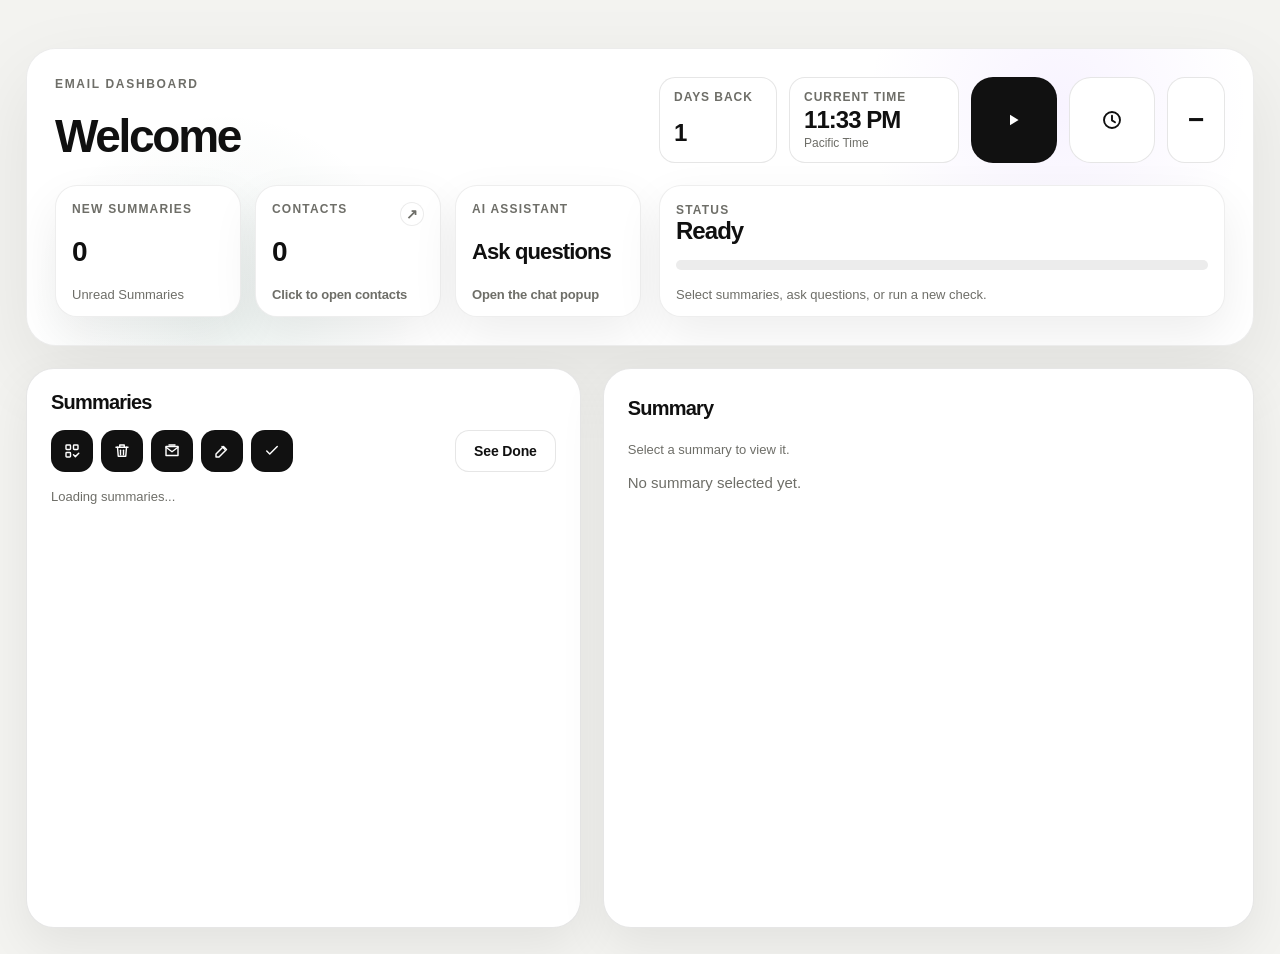
==== commit 9317f4ba: "Default summarizer lookback to one day" ====
--- a/Email_Summarizer/dashboard_static/index.html
+++ b/Email_Summarizer/dashboard_static/index.html
@@ -6,6 +6,34 @@
     <title>Email Dashboard</title>
     <link rel="icon" type="image/png" href="/dashboard_static/discere-logo.png" />
     <link rel="apple-touch-icon" href="/dashboard_static/discere-logo.png" />
+    <script>
+      (() => {
+        const themes = {
+          default: ["#f3f3f0", "#ecebe6", "#efeee9", "#e7e5de"],
+          white: ["#ffffff", "#f2f2f2", "#f8f8f8", "#ededed"],
+          blue: ["#cfe0ff", "#aac5ff", "#bdd3ff", "#7da3ff"],
+          pink: ["#ffc9de", "#ff9fc6", "#ffb8d3", "#f26ca6"],
+          red: ["#ffd1d1", "#ffaaaa", "#ffc1c1", "#ef6a6a"],
+          stone: ["#ead8bf", "#dcb88a", "#e4ceab", "#c89859"],
+          mist: ["#cce7ef", "#a7d6e4", "#b9e0eb", "#74b9cf"],
+          green: ["#c8f0cf", "#9be2aa", "#b5e9bf", "#6cc681"],
+          purple: ["#dbc9ff", "#c1a5ff", "#ceb8ff", "#9e77ef"],
+          ocean: ["#bfe4f6", "#8fd0ef", "#acddf2", "#50abd8"],
+          rose: ["#f7c9d6", "#ec9cb3", "#f2b8ca", "#db6a91"],
+          amber: ["#f6ddb0", "#efc86e", "#f2d296", "#db9b2a"],
+          slate: ["#d6dde8", "#b7c4d6", "#c8d2df", "#889ab4"],
+        };
+        try {
+          const theme = localStorage.getItem("discere:backgroundTheme") || "default";
+          const values = themes[theme] || themes.default;
+          document.documentElement.style.setProperty("--bg", values[0]);
+          document.documentElement.style.setProperty("--accent-soft", values[1]);
+          document.documentElement.style.setProperty("--surface-soft", values[2]);
+          document.documentElement.style.setProperty("--surface-soft-2", values[3]);
+          document.documentElement.style.backgroundColor = values[0];
+        } catch (_) {}
+      })();
+    </script>
     <style>
       :root {
         --bg: #f3f3f0;
@@ -31,11 +59,15 @@
         box-sizing: border-box;
       }
 
+      html,
+      body {
+        background: var(--bg);
+      }
+
       body {
         margin: 0;
         font-family: -apple-system, BlinkMacSystemFont, "SF Pro Display", "SF Pro Text", "Segoe UI", sans-serif;
         color: var(--text);
-        background: var(--bg);
         min-height: 100vh;
       }
 
@@ -1180,7 +1212,7 @@
       }
 
       .chat-modal-card {
-        width: min(860px, 100%);
+        width: min(520px, calc(100vw - 32px));
       }
 
       .chat-modal-shell {
@@ -1193,6 +1225,53 @@
         grid-template-columns: minmax(0, 1fr) auto;
         gap: 12px;
         align-items: end;
+      }
+
+      #chatModal {
+        inset: 0;
+        padding: 0;
+        background: transparent;
+        pointer-events: none;
+        z-index: 1200;
+      }
+
+      #chatModal .chat-modal-card {
+        position: fixed;
+        right: 24px;
+        bottom: 24px;
+        max-height: min(720px, calc(100vh - 48px));
+        overflow: hidden;
+        pointer-events: auto;
+        grid-template-rows: auto minmax(0, 1fr);
+        padding: 0;
+      }
+
+      #chatModal .contacts-modal-header {
+        padding: 20px 20px 0;
+        cursor: grab;
+        user-select: none;
+      }
+
+      #chatModal.is-dragging .contacts-modal-header {
+        cursor: grabbing;
+      }
+
+      #chatModal .chat-modal-shell {
+        min-height: 0;
+        padding: 0 20px 20px;
+      }
+
+      #chatModal .chat-log {
+        max-height: min(430px, calc(100vh - 250px));
+      }
+
+      @media (max-width: 620px) {
+        #chatModal .chat-modal-card {
+          right: 16px;
+          bottom: 16px;
+          width: calc(100vw - 32px);
+          max-height: calc(100vh - 32px);
+        }
       }
 
       .schedule-modal-card {
@@ -1289,6 +1368,20 @@
         align-items: center;
         font-weight: 700;
         overflow-wrap: anywhere;
+      }
+
+      .schedule-deliverability-note {
+        margin-top: 14px;
+        border: 1px solid #e5dfd4;
+        border-radius: 18px;
+        padding: 14px 16px;
+        background: #f8f3ea;
+        color: var(--muted);
+        line-height: 1.45;
+      }
+
+      .schedule-deliverability-note strong {
+        color: var(--text);
       }
 
       .schedule-inline {
@@ -2097,7 +2190,7 @@
             <input id="userIdInput" value="" placeholder="Signed in account" readonly hidden />
             <div class="input-chip">
               <div class="input-chip-label">Days back</div>
-              <input id="daysBackInput" type="number" min="1" value="7" />
+              <input id="daysBackInput" type="number" min="1" value="1" />
             </div>
             <div class="input-chip">
               <div class="input-chip-label">Current time</div>
@@ -2278,8 +2371,8 @@
     </div>
 
     <div id="chatModal" class="modal-overlay" hidden>
-      <div class="modal-card chat-modal-card">
-        <div class="contacts-modal-header">
+      <div id="chatModalCard" class="modal-card chat-modal-card">
+        <div id="chatModalHeader" class="contacts-modal-header">
           <h3>AI Assistant</h3>
         </div>
         <div class="chat-modal-shell">
@@ -2331,6 +2424,9 @@
               <div class="field field-wide">
                 <label>Report recipient</label>
                 <div id="scheduleRecipientDisplay" class="schedule-recipient-display">Connected account email</div>
+                <div class="schedule-deliverability-note">
+                  <strong>First email note:</strong> The first Discere report email may land in spam. If you do not see it, check spam and mark it as not spam so future reports are easier to find.
+                </div>
               </div>
             </div>
           </section>
@@ -2359,7 +2455,7 @@
               </div>
               <div class="field">
                 <label for="scheduleDaysBackInput">Days Back</label>
-                <input id="scheduleDaysBackInput" type="number" min="1" value="7" />
+                <input id="scheduleDaysBackInput" type="number" min="1" value="1" />
               </div>
               <div class="field">
                 <label for="scheduleTimezoneInput">Timezone</label>
@@ -2467,6 +2563,8 @@
       const contactsModalAddButton = document.getElementById("contactsModalAddButton");
       const contactsModalCloseButton = document.getElementById("contactsModalCloseButton");
       const chatModal = document.getElementById("chatModal");
+      const chatModalCard = document.getElementById("chatModalCard");
+      const chatModalHeader = document.getElementById("chatModalHeader");
       const chatModalCloseButton = document.getElementById("chatModalCloseButton");
       const scheduleModal = document.getElementById("scheduleModal");
       const scheduleModalCloseButton = document.getElementById("scheduleModalCloseButton");
@@ -2515,13 +2613,18 @@
       let showingDoneSummaries = false;
       let currentRunJobId = "";
       let activeRunPollTimer = null;
+      let summaryAutoRefreshTimer = null;
+      let summaryAutoRefreshInFlight = false;
+      let lastSummaryListSignature = "";
       let scheduleItems = [];
       let editingScheduleId = "";
       let editingScheduleActive = true;
       let currentTimeTimer = null;
       let chatConversation = [];
+      let chatDragState = null;
       let subscriptionModalShown = false;
       let logoutInProgress = false;
+      const SUMMARY_AUTO_REFRESH_INTERVAL_MS = 30000;
       const SCHEDULE_TIMEZONE_LABELS = {
         "America/Los_Angeles": "Pacific Time",
         "America/Denver": "Mountain Time",
@@ -2538,7 +2641,7 @@
         if (!profile) return;
         const provider = profile.google_connected ? "google" : profile.microsoft_connected ? "microsoft" : "";
         if (!provider) return;
-        localStorage.setItem("oauth:lastProvider", provider);
+        sessionStorage.setItem("oauth:lastProvider", provider);
         sessionStorage.setItem("oauth:lastEmail", String(profile.email || "").trim().toLowerCase());
       }
 
@@ -2550,8 +2653,37 @@
         return Boolean(String(summary?.done_at || "").trim());
       }
 
+      function onboardingAccountKey(userId = currentUserId, profile = currentProfile) {
+        const scopedUserId = String(userId || "anonymous").trim() || "anonymous";
+        const accountCreatedAt = String(profile?.created_at || "current").trim() || "current";
+        return `${scopedUserId}:${accountCreatedAt}`;
+      }
+
       function onboardingActionKey(action) {
-        return `emailDashboardOnboarding:${currentUserId || "anonymous"}:${action}`;
+        return `emailDashboardOnboarding:${onboardingAccountKey()}:${action}`;
+      }
+
+      function scheduleTimezoneStorageKey(userId = currentUserId) {
+        const scopedUserId = String(userId || "").trim();
+        return scopedUserId ? `schedulePreferredTimezone:${scopedUserId}` : "";
+      }
+
+      function clearLegacySharedBrowserState() {
+        localStorage.removeItem("schedulePreferredTimezone");
+        localStorage.removeItem("oauth:lastProvider");
+      }
+
+      function clearBrowserStateForUser(userId) {
+        const scopedUserId = String(userId || "").trim();
+        if (!scopedUserId) return;
+        localStorage.removeItem(`schedulePreferredTimezone:${scopedUserId}`);
+        localStorage.removeItem(`emailDashboardRunJob:${scopedUserId}`);
+        const onboardingPrefix = `emailDashboardOnboarding:${scopedUserId}:`;
+        Object.keys(localStorage).forEach((key) => {
+          if (key.startsWith(onboardingPrefix)) {
+            localStorage.removeItem(key);
+          }
+        });
       }
 
       function markOnboardingActionComplete(action) {
@@ -2566,6 +2698,21 @@
 
       function getUnreadSummaryCount() {
         return allSummaries.filter((summary) => !isSummaryRead(summary) && !isSummaryDone(summary)).length;
+      }
+
+      function getSummaryListSignature(summaries) {
+        return (Array.isArray(summaries) ? summaries : [])
+          .map((summary) =>
+            [
+              summary.summary_id || "",
+              summary.updated_at || "",
+              summary.read_at || "",
+              summary.done_at || "",
+              summary.title || "",
+              summary.sender || "",
+            ].join("|")
+          )
+          .join("||");
       }
 
       function summaryCacheKey(summaryId) {
@@ -2666,71 +2813,92 @@
       function applyTheme(theme) {
         currentTheme = theme || "default";
         theme = currentTheme;
+        try {
+          localStorage.setItem("discere:backgroundTheme", theme);
+        } catch (_) {}
+        let bgColor = "#f3f3f0";
         if (theme === "white") {
+          bgColor = "#ffffff";
           document.documentElement.style.setProperty("--bg", "#ffffff");
           document.documentElement.style.setProperty("--accent-soft", "#f2f2f2");
           document.documentElement.style.setProperty("--surface-soft", "#f8f8f8");
           document.documentElement.style.setProperty("--surface-soft-2", "#ededed");
         } else if (theme === "blue") {
+          bgColor = "#cfe0ff";
           document.documentElement.style.setProperty("--bg", "#cfe0ff");
           document.documentElement.style.setProperty("--accent-soft", "#aac5ff");
           document.documentElement.style.setProperty("--surface-soft", "#bdd3ff");
           document.documentElement.style.setProperty("--surface-soft-2", "#7da3ff");
         } else if (theme === "pink") {
+          bgColor = "#ffc9de";
           document.documentElement.style.setProperty("--bg", "#ffc9de");
           document.documentElement.style.setProperty("--accent-soft", "#ff9fc6");
           document.documentElement.style.setProperty("--surface-soft", "#ffb8d3");
           document.documentElement.style.setProperty("--surface-soft-2", "#f26ca6");
         } else if (theme === "red") {
+          bgColor = "#ffd1d1";
           document.documentElement.style.setProperty("--bg", "#ffd1d1");
           document.documentElement.style.setProperty("--accent-soft", "#ffaaaa");
           document.documentElement.style.setProperty("--surface-soft", "#ffc1c1");
           document.documentElement.style.setProperty("--surface-soft-2", "#ef6a6a");
         } else if (theme === "stone") {
+          bgColor = "#ead8bf";
           document.documentElement.style.setProperty("--bg", "#ead8bf");
           document.documentElement.style.setProperty("--accent-soft", "#dcb88a");
           document.documentElement.style.setProperty("--surface-soft", "#e4ceab");
           document.documentElement.style.setProperty("--surface-soft-2", "#c89859");
         } else if (theme === "mist") {
+          bgColor = "#cce7ef";
           document.documentElement.style.setProperty("--bg", "#cce7ef");
           document.documentElement.style.setProperty("--accent-soft", "#a7d6e4");
           document.documentElement.style.setProperty("--surface-soft", "#b9e0eb");
           document.documentElement.style.setProperty("--surface-soft-2", "#74b9cf");
         } else if (theme === "green") {
+          bgColor = "#c8f0cf";
           document.documentElement.style.setProperty("--bg", "#c8f0cf");
           document.documentElement.style.setProperty("--accent-soft", "#9be2aa");
           document.documentElement.style.setProperty("--surface-soft", "#b5e9bf");
           document.documentElement.style.setProperty("--surface-soft-2", "#6cc681");
         } else if (theme === "purple") {
+          bgColor = "#dbc9ff";
           document.documentElement.style.setProperty("--bg", "#dbc9ff");
           document.documentElement.style.setProperty("--accent-soft", "#c1a5ff");
           document.documentElement.style.setProperty("--surface-soft", "#ceb8ff");
           document.documentElement.style.setProperty("--surface-soft-2", "#9e77ef");
         } else if (theme === "ocean") {
+          bgColor = "#bfe4f6";
           document.documentElement.style.setProperty("--bg", "#bfe4f6");
           document.documentElement.style.setProperty("--accent-soft", "#8fd0ef");
           document.documentElement.style.setProperty("--surface-soft", "#acddf2");
           document.documentElement.style.setProperty("--surface-soft-2", "#50abd8");
         } else if (theme === "rose") {
+          bgColor = "#f7c9d6";
           document.documentElement.style.setProperty("--bg", "#f7c9d6");
           document.documentElement.style.setProperty("--accent-soft", "#ec9cb3");
           document.documentElement.style.setProperty("--surface-soft", "#f2b8ca");
           document.documentElement.style.setProperty("--surface-soft-2", "#db6a91");
         } else if (theme === "amber") {
+          bgColor = "#f6ddb0";
           document.documentElement.style.setProperty("--bg", "#f6ddb0");
           document.documentElement.style.setProperty("--accent-soft", "#efc86e");
           document.documentElement.style.setProperty("--surface-soft", "#f2d296");
           document.documentElement.style.setProperty("--surface-soft-2", "#db9b2a");
         } else if (theme === "slate") {
+          bgColor = "#d6dde8";
           document.documentElement.style.setProperty("--bg", "#d6dde8");
           document.documentElement.style.setProperty("--accent-soft", "#b7c4d6");
           document.documentElement.style.setProperty("--surface-soft", "#c8d2df");
           document.documentElement.style.setProperty("--surface-soft-2", "#889ab4");
         } else {
+          bgColor = "#f3f3f0";
           document.documentElement.style.setProperty("--bg", "#f3f3f0");
           document.documentElement.style.setProperty("--accent-soft", "#ecebe6");
           document.documentElement.style.setProperty("--surface-soft", "#efeee9");
           document.documentElement.style.setProperty("--surface-soft-2", "#e7e5de");
+        }
+        document.documentElement.style.backgroundColor = bgColor;
+        if (document.body) {
+          document.body.style.backgroundColor = bgColor;
         }
 
       }
@@ -2823,28 +2991,28 @@
           return `${message} Try selecting fewer summaries or shortening the request.`;
         }
         if (lower.includes("email sending is not configured") || lower.includes("discere report email sending is not configured")) {
-          return "Discere report email sending is not configured yet. Add the Discere report sender SMTP settings on Render.";
+          return "Discere report email delivery needs attention. Please contact Discere support.";
         }
         if (lower.includes("smtp_auth_failed") || lower.includes("could not authenticate the report sender")) {
-          return "Discere could not authenticate the report sender. Check the Gmail app password on Render, then try again.";
+          return "Discere report email delivery needs attention. Please contact Discere support.";
         }
         if (lower.includes("smtp_recipient_refused") || lower.includes("recipient email was rejected")) {
           return "The recipient email was rejected. Check that your connected account email is valid.";
         }
         if (lower.includes("smtp_sender_refused") || lower.includes("report sender address was rejected")) {
-          return "Discere's report sender address was rejected. Check the report sender From email and SMTP user on Render.";
+          return "Discere report email delivery needs attention. Please contact Discere support.";
         }
         if (lower.includes("smtp_connection_failed") || lower.includes("could not reach the report email provider")) {
           return "Discere could not reach the report email provider. This may be temporary; try again shortly.";
         }
         if (lower.includes("smtp_message_rejected") || lower.includes("provider rejected the report message")) {
-          return "The email provider rejected the report message. Try again, or check the report sender account limits.";
+          return "The email provider rejected the report message. Try again later or contact Discere support.";
         }
         if (lower.includes("smtp_delivery_failed") || lower.includes("could not send the report email")) {
-          return "Discere could not send the report email. Check the Discere report sender SMTP settings on Render.";
+          return "Discere report email delivery needs attention. Please contact Discere support.";
         }
         if (lower.includes("mailbox is not connected yet") || lower.includes("missing imap credentials")) {
-          return "Mailbox is not connected yet. Open Settings, then add your mailbox email and mailbox password before running the summarizer.";
+          return "Mailbox connection is not ready. Contact Discere support to finish the private mailbox setup.";
         }
         return message;
       }
@@ -2862,7 +3030,7 @@
             }, 0);
             return friendlyApiMessage(detail.message || fallback);
           }
-          return friendlyApiMessage(detail.stderr || detail.stdout || detail.message || JSON.stringify(detail) || fallback);
+          return friendlyApiMessage(detail.message || fallback);
         }
         return friendlyApiMessage(fallback);
       }
@@ -2914,14 +3082,38 @@
         contactsModal.hidden = true;
       }
 
+      function clampChatPanelPosition(value, min, max) {
+        return Math.min(Math.max(value, min), max);
+      }
+
+      function resetChatPanelPosition() {
+        chatModalCard.style.left = "";
+        chatModalCard.style.top = "";
+        chatModalCard.style.right = "";
+        chatModalCard.style.bottom = "";
+      }
+
       function openChatModal() {
+        if (!chatModal.hidden) {
+          chatInput.focus();
+          return;
+        }
         renderChatConversation();
         chatModal.hidden = false;
+        openAiButton.disabled = true;
+        openAiButton.setAttribute("aria-disabled", "true");
+        if (!chatModalCard.dataset.hasBeenMoved) {
+          resetChatPanelPosition();
+        }
         setTimeout(() => chatInput.focus(), 0);
       }
 
       function closeChatModal() {
         chatModal.hidden = true;
+        openAiButton.disabled = false;
+        openAiButton.setAttribute("aria-disabled", "false");
+        chatDragState = null;
+        chatModal.classList.remove("is-dragging");
       }
 
       function closeScheduleModal() {
@@ -2949,7 +3141,8 @@
       function getPreferredDashboardTimezone() {
         const selected = String(scheduleTimezoneInput?.value || "").trim();
         if (selected) return selected;
-        const remembered = String(localStorage.getItem("schedulePreferredTimezone") || "").trim();
+        const storageKey = scheduleTimezoneStorageKey();
+        const remembered = storageKey ? String(localStorage.getItem(storageKey) || "").trim() : "";
         return remembered || getLocalTimezone();
       }
 
@@ -2992,7 +3185,10 @@
 
       function setScheduleTimezoneValue(timezone) {
         scheduleTimezoneInput.value = ensureScheduleTimezoneOption(timezone);
-        localStorage.setItem("schedulePreferredTimezone", scheduleTimezoneInput.value);
+        const storageKey = scheduleTimezoneStorageKey();
+        if (storageKey) {
+          localStorage.setItem(storageKey, scheduleTimezoneInput.value);
+        }
         refreshCurrentTime();
       }
 
@@ -3048,7 +3244,7 @@
         scheduleIntervalValueInput.value = String(schedule.interval_value || 1);
         scheduleIntervalUnitInput.value = schedule.interval_unit || "days";
         scheduleTimeInput.value = `${String(schedule.preferred_hour || 0).padStart(2, "0")}:${String(schedule.preferred_minute || 0).padStart(2, "0")}`;
-        scheduleDaysBackInput.value = String(schedule.days_back || 7);
+        scheduleDaysBackInput.value = String(schedule.days_back || 1);
         setScheduleTimezoneValue(schedule.timezone || getLocalTimezone());
         scheduleSaveButton.textContent = "Save Changes";
         scheduleResetButton.hidden = false;
@@ -3160,7 +3356,7 @@
           active: editingScheduleActive,
           interval_value: Number(scheduleIntervalValueInput.value || 1),
           interval_unit: scheduleIntervalUnitInput.value,
-          days_back: Number(scheduleDaysBackInput.value || 7),
+          days_back: Number(scheduleDaysBackInput.value || 1),
           recipient_email: getAccountReportEmail(),
           recipient_phone: "",
           delivery_channel: "email",
@@ -3215,7 +3411,10 @@
             savedSchedulesStatus.textContent = errorText;
             return false;
           }
-          localStorage.setItem("schedulePreferredTimezone", String(data.schedule?.timezone || body.timezone || getLocalTimezone()));
+          const storageKey = scheduleTimezoneStorageKey();
+          if (storageKey) {
+            localStorage.setItem(storageKey, String(data.schedule?.timezone || body.timezone || getLocalTimezone()));
+          }
           markOnboardingActionComplete("scheduledReport");
           refreshCurrentTime();
           scheduleStatus.textContent = editingScheduleId && !silentReload ? "Schedule updated." : "Schedule created.";
@@ -3297,6 +3496,7 @@
         withInput = false,
         inputValue = "",
         inputPlaceholder = "",
+        hideCancel = false,
       }) {
         renderOpenAppModalContent({
           title,
@@ -3308,6 +3508,7 @@
           withInput,
           inputValue,
           inputPlaceholder,
+          hideCancel,
         });
         appModal.hidden = false;
 
@@ -3351,6 +3552,7 @@
         withInput = false,
         inputValue = "",
         inputPlaceholder = "",
+        hideCancel = false,
       }) {
         const isHowToModal = title === "How To" || title === "Getting Started" || String(messageHtml || "").includes("onboarding-shell");
         appModalTitle.textContent = title || "Confirm";
@@ -3362,6 +3564,7 @@
         }
         appModalConfirmButton.textContent = confirmLabel;
         appModalCancelButton.textContent = cancelLabel;
+        appModalCancelButton.hidden = Boolean(hideCancel);
         appModalAltButton.hidden = !altLabel;
         appModalAltButton.textContent = altLabel || "";
         appModalInput.hidden = !withInput;
@@ -3406,17 +3609,30 @@
         }
       }
 
-      async function showFirstTimeEmailHint({ hintKey, alreadySeen, title, message }) {
+      async function showFirstTimeEmailHint({ hintKey, alreadySeen, title, message, messageHtml = "" }) {
         if (alreadySeen) return;
         const acknowledged = await openAppModal({
           title,
           message,
-          confirmLabel: "Got it",
-          cancelLabel: "Not now",
+          messageHtml,
+          confirmLabel: "OK",
+          cancelLabel: "Close",
+          hideCancel: true,
         });
         if (acknowledged) {
           await markUiHintSeen(hintKey);
         }
+      }
+
+      function buildEmailDeliverabilityHintHtml(primaryMessage) {
+        return `
+          <div style="display:grid; gap:14px;">
+            <p style="margin:0;">${escapeHtml(primaryMessage)}</p>
+            <p style="margin:0;">
+              <strong>First email note:</strong> The first Discere email may land in spam. If you do not see it, check spam and mark it as not spam so future Discere emails are easier to find.
+            </p>
+          </div>
+        `;
       }
 
       function buildLegalAcceptanceHtml() {
@@ -3427,8 +3643,8 @@
               <a href="/terms" target="_blank" rel="noopener noreferrer"><strong>Read Terms of Service</strong></a><br />
               <a href="/privacy" target="_blank" rel="noopener noreferrer"><strong>Read Privacy Policy</strong></a>
             </p>
-            <label style="display:flex; gap:10px; align-items:flex-start; color:var(--muted); line-height:1.5;">
-              <input id="legalAcceptanceCheckbox" type="checkbox" style="margin-top:3px;" />
+            <label style="display:flex; gap:10px; align-items:center; color:var(--muted); line-height:1.5;">
+              <input id="legalAcceptanceCheckbox" type="checkbox" />
               <span>I agree to the Terms of Service and Privacy Policy.</span>
             </label>
           </div>
@@ -3518,7 +3734,7 @@
           {
             complete: hasMailboxAccess,
             title: "Connect your mailbox",
-            copy: "Gmail and Outlook are connected by login. Other email providers connect in Settings.",
+            copy: "Gmail and Outlook are connected by login.",
           },
           {
             complete: hasName,
@@ -3735,7 +3951,7 @@
       }
 
       function estimateRunTime(daysBack) {
-        const days = Number(daysBack || 7);
+        const days = Number(daysBack || 1);
         if (days <= 3) return "20-40s";
         if (days <= 7) return "30-60s";
         if (days <= 14) return "45-90s";
@@ -3744,7 +3960,7 @@
 
       function requireSignedIn() {
         if (currentUserId) return true;
-        setRunStatus("Log in or create an account first.");
+        setRunStatus("Log in with Gmail or Microsoft first.");
         return false;
       }
 
@@ -3755,11 +3971,13 @@
       async function showSubscriptionRequiredModal() {
         if (!currentProfile?.subscription?.requires_subscription) return;
         const price = currentProfile.subscription.price_label || "$4.99";
+        const trialDays = currentProfile.subscription.trial_days || 7;
         const result = await openAppModal({
-          title: "Subscription Required",
-          message: `Your free trial has ended. Subscribe for ${price}/month to keep using Discere.`,
-          confirmLabel: "Manage Subscription",
-          cancelLabel: "Not Now",
+          title: "Free Trial Ended",
+          message: `Your ${trialDays}-day free trial has ended. Become a member for ${price}/month to continue using Discere.`,
+          confirmLabel: "Become a Member",
+          cancelLabel: "",
+          hideCancel: true,
         });
         if (result) {
           await openBillingPage();
@@ -3785,32 +4003,6 @@
           confirmLabel: "OK",
           cancelLabel: "Close",
         });
-      }
-
-      function getProfileNamePromptStateKey(userId) {
-        return `emailDashboardNamePromptState:${String(userId || "").trim()}`;
-      }
-
-      function markProfileNamePromptState(userId, state) {
-        if (!userId) return;
-        const key = getProfileNamePromptStateKey(userId);
-        if (state === "saved") {
-          localStorage.setItem(key, state);
-          sessionStorage.removeItem(key);
-          return;
-        }
-        if (state === "skipped") {
-          sessionStorage.setItem(key, state);
-          return;
-        }
-        localStorage.removeItem(key);
-        sessionStorage.removeItem(key);
-      }
-
-      function readProfileNamePromptState(userId) {
-        if (!userId) return "";
-        const key = getProfileNamePromptStateKey(userId);
-        return localStorage.getItem(key) || sessionStorage.getItem(key) || "";
       }
 
       function getRunJobStorageKey(userId) {
@@ -3851,6 +4043,53 @@
         }
       }
 
+      function stopSummaryAutoRefresh() {
+        if (summaryAutoRefreshTimer) {
+          clearInterval(summaryAutoRefreshTimer);
+          summaryAutoRefreshTimer = null;
+        }
+        summaryAutoRefreshInFlight = false;
+      }
+
+      function shouldAutoRefreshSummaries() {
+        return Boolean(
+          currentUserId &&
+          document.visibilityState !== "hidden" &&
+          !currentRunJobId &&
+          !summaryAutoRefreshInFlight
+        );
+      }
+
+      async function refreshSummariesIfChanged() {
+        if (!shouldAutoRefreshSummaries()) return;
+        summaryAutoRefreshInFlight = true;
+        try {
+          const response = await fetch(`/summaries?user_id=${encodeURIComponent(currentUserId)}`);
+          const data = await response.json();
+          if (!response.ok) return;
+
+          const summaries = Array.isArray(data.summaries) ? data.summaries : [];
+          const nextSignature = getSummaryListSignature(summaries);
+          if (nextSignature === lastSummaryListSignature) return;
+
+          const previousUnreadCount = getUnreadSummaryCount();
+          applySummaryListData(data, { preserveSelection: true });
+          const newUnreadCount = getUnreadSummaryCount();
+          if (newUnreadCount > previousUnreadCount) {
+            setRunStatus("New scheduled summaries loaded.");
+          }
+        } catch (_) {
+          // Silent background refresh; manual refresh and run actions still show errors.
+        } finally {
+          summaryAutoRefreshInFlight = false;
+        }
+      }
+
+      function startSummaryAutoRefresh() {
+        stopSummaryAutoRefresh();
+        summaryAutoRefreshTimer = setInterval(refreshSummariesIfChanged, SUMMARY_AUTO_REFRESH_INTERVAL_MS);
+      }
+
       function getProfileNameParts(profile) {
         const settings = profile?.settings || {};
         return {
@@ -3866,6 +4105,7 @@
           currentSummaryId = null;
           currentSummaries = [];
           allSummaries = [];
+          lastSummaryListSignature = "";
           currentDisplayedSummaryMarkdown = "";
           currentDisplayedSummaryHtml = "";
           currentDisplayedThreadHtml = "";
@@ -3895,9 +4135,6 @@
         userIdInput.value = profile.user_id;
         const { firstName, lastName } = getProfileNameParts(profile);
         const fullName = [firstName, lastName].filter(Boolean).join(" ").trim();
-        if (fullName) {
-          markProfileNamePromptState(profile.user_id, "saved");
-        }
         accountName.textContent = fullName || profile.email || profile.user_id;
         heroLabel.textContent = "Email Dashboard";
         heroWelcome.textContent = firstName ? `Welcome ${firstName}` : (fullName ? `Welcome ${fullName}` : "Welcome");
@@ -3912,12 +4149,14 @@
       }
 
       function resetSignedOutState() {
+        stopSummaryAutoRefresh();
         currentProfile = null;
         currentUserId = null;
         currentSummaryId = null;
         selectedSummaryIds = [];
         currentSummaries = [];
         allSummaries = [];
+        lastSummaryListSignature = "";
         currentDisplayedSummaryTitle = "";
         currentDisplayedSummaryMarkdown = "";
         currentDisplayedSummaryHtml = "";
@@ -3952,11 +4191,7 @@
       async function promptForProfileNameIfNeeded() {
         if (!currentProfile?.user_id) return;
         const { firstName, lastName } = getProfileNameParts(currentProfile);
-        if (firstName || lastName) {
-          markProfileNamePromptState(currentProfile.user_id, "saved");
-          return;
-        }
-        if (readProfileNamePromptState(currentProfile.user_id)) return;
+        if (firstName || lastName || currentProfile?.settings?.has_seen_profile_name_prompt) return;
 
         const result = await openAppModal({
           title: "Welcome",
@@ -3968,13 +4203,13 @@
           cancelLabel: "Skip",
         });
         if (!result?.confirmed) {
-          markProfileNamePromptState(currentProfile.user_id, "skipped");
+          await markUiHintSeen("has_seen_profile_name_prompt");
           return;
         }
 
         const fullName = String(result.value || "").trim();
         if (!fullName) {
-          markProfileNamePromptState(currentProfile.user_id, "skipped");
+          await markUiHintSeen("has_seen_profile_name_prompt");
           return;
         }
         const parts = fullName.split(/\s+/).filter(Boolean);
@@ -3998,7 +4233,6 @@
           }
           if (data.profile) {
             applyProfileToForm(data.profile);
-            markProfileNamePromptState(currentProfile.user_id, "saved");
           }
         } catch (error) {
           setRunStatus(`Failed to save your name: ${error.message}`);
@@ -4024,6 +4258,7 @@
           }
           await fetchContacts();
           await loadSummaries();
+          startSummaryAutoRefresh();
           await showHowToIfNeeded();
           await promptForProfileNameIfNeeded();
           let existingJobId = readActiveRunJob(currentUserId);
@@ -4055,6 +4290,7 @@
 
       async function logout() {
         await fetch("/auth/logout", { method: "POST" });
+        sessionStorage.removeItem("oauth:lastProvider");
         sessionStorage.removeItem("oauth:lastEmail");
         sessionStorage.removeItem("oauth:attemptProvider");
         sessionStorage.removeItem("oauth:attemptMode");
@@ -4116,7 +4352,7 @@
       function appendChatMessage(role, text, attachments = []) {
         chatConversation.push({
           role: String(role || "assistant"),
-          text: String(text || ""),
+          text: role === "assistant" ? cleanAssistantChatText(text) : String(text || ""),
           attachments: Array.isArray(attachments) ? attachments : [],
         });
         renderChatConversation();
@@ -4125,6 +4361,17 @@
       function clearChatConversation() {
         chatConversation = [];
         chatLog.innerHTML = "";
+      }
+
+      function cleanAssistantChatText(text) {
+        return String(text || "")
+          .replace(/^#{1,6}\s+/gm, "")
+          .replace(/\*\*(.*?)\*\*/g, "$1")
+          .replace(/(^|[^\w])\*(.*?)\*([^\w]|$)/g, "$1$2$3")
+          .replace(/`([^`]+)`/g, "$1")
+          .replace(/^\s*[-*]\s+/gm, "• ")
+          .replace(/\n{3,}/g, "\n\n")
+          .trim();
       }
 
       function formatDate(timestamp) {
@@ -4140,7 +4387,7 @@
 
         const lines = String(content)
           .split("\n")
-          .map((line) => line.trim())
+          .map((line) => line.trim().replace(/^#{1,6}\s+/, ""))
           .filter(Boolean);
 
         const bulletLines = lines.filter((line) => line.startsWith("- "));
@@ -4392,6 +4639,40 @@
         summaryDetail.innerHTML = "No summary selected yet.";
         sendSummaryEmailButton.hidden = true;
         viewThreadButton.hidden = true;
+      }
+
+      function applySummaryListData(data, options = {}) {
+        const { resetDetail = false, preserveSelection = false } = options;
+        const summaries = Array.isArray(data?.summaries) ? data.summaries : [];
+        const previousSummaryId = currentSummaryId;
+        allSummaries = summaries;
+        lastSummaryListSignature = getSummaryListSignature(summaries);
+
+        if (preserveSelection) {
+          const validSummaryIds = new Set(summaries.map((summary) => summary.summary_id));
+          selectedSummaryIds = selectedSummaryIds.filter((summaryId) => validSummaryIds.has(summaryId));
+        } else {
+          selectedSummaryIds = [];
+        }
+
+        const unreadCount = getUnreadSummaryCount();
+        updateSummariesHeading(unreadCount);
+        syncDoneViewControls();
+        updateListStatusText(unreadCount);
+        renderSummaryList();
+        updateHeroStats();
+
+        const visibleSummaryIds = new Set(currentSummaries.map((summary) => summary.summary_id));
+        if (previousSummaryId && visibleSummaryIds.has(previousSummaryId)) {
+          currentSummaryId = previousSummaryId;
+          syncSummaryCheckboxes();
+        } else if (resetDetail || previousSummaryId) {
+          renderEmptySummaryState();
+        }
+
+        if (!currentSummaries.length) {
+          listStatus.textContent = showingDoneSummaries ? "0 Done Summaries" : (data?.message || "No current summaries.");
+        }
       }
 
       async function loadSummaries() {
@@ -4422,18 +4703,7 @@
           return;
         }
 
-        const summaries = data.summaries || [];
-        allSummaries = summaries;
-        const unreadCount = getUnreadSummaryCount();
-        updateSummariesHeading(unreadCount);
-        syncDoneViewControls();
-        updateListStatusText(unreadCount);
-        renderSummaryList();
-        updateHeroStats();
-
-        if (!currentSummaries.length) {
-          listStatus.textContent = showingDoneSummaries ? "0 Done Summaries" : (data.message || "No current summaries.");
-        }
+        applySummaryListData(data, { resetDetail: true, preserveSelection: false });
       }
 
       async function fetchContacts(force = false) {
@@ -4679,7 +4949,7 @@
           });
           return;
         }
-        const daysBack = Number(daysBackInput.value || 7);
+        const daysBack = Number(daysBackInput.value || 1);
         setRunStatus(
           `Checking the last ${daysBack} day(s) for new emails...\n${estimateRunTime(daysBack)}`,
           true
@@ -4736,7 +5006,7 @@
             currentRunJobId = jobId;
             runButton.disabled = true;
             setRunStatus(
-              `Checking the last ${data.days_back || daysBackInput.value || 7} day(s) for new emails...\n${estimateRunTime(data.days_back || daysBackInput.value || 7)}`,
+              `Checking the last ${data.days_back || daysBackInput.value || 1} day(s) for new emails...\n${estimateRunTime(data.days_back || daysBackInput.value || 1)}`,
               true
             );
             activeRunPollTimer = setTimeout(() => pollRunJob(jobId), 2000);
@@ -4811,6 +5081,12 @@
         const summaryIds = [...selectedSummaryIds];
         if (!summaryIds.length) {
           setRunStatus("Select at least one summary first.");
+          await openAppModal({
+            title: "Select a Summary First",
+            message: "Choose at least one email summary by clicking the checkbox next to it, then click Delete again.",
+            confirmLabel: "OK",
+            cancelLabel: "Close",
+          });
           return;
         }
 
@@ -4865,6 +5141,12 @@
         const summaryIds = [...selectedSummaryIds];
         if (!summaryIds.length) {
           setRunStatus("Select at least one summary first.");
+          await openAppModal({
+            title: "Select a Summary First",
+            message: "Choose at least one email summary by clicking the checkbox next to it, then click Send Selected Report again.",
+            confirmLabel: "OK",
+            cancelLabel: "Close",
+          });
           return;
         }
 
@@ -4872,7 +5154,9 @@
           hintKey: "has_seen_combined_summary_email_hint",
           alreadySeen: Boolean(currentProfile?.settings?.has_seen_combined_summary_email_hint),
           title: "Send Selected Report",
-          message: "Send Selected Report sends one email report with the Executive Summary sections from the summary cards you selected. It does not include each full summary.",
+          messageHtml: buildEmailDeliverabilityHintHtml(
+            "Send Selected Report sends one email report with the Executive Summary sections from the summary cards you selected. It does not include each full summary."
+          ),
         });
 
         emailReportButton.disabled = true;
@@ -5176,14 +5460,9 @@
           return;
         }
 
-        const savedPreferences = getSavedSummaryPreferences();
-        const preferenceMessage = savedPreferences.length
-          ? `Your saved summary preferences will also be applied:\n- ${savedPreferences.join("\n- ")}`
-          : "You do not have any saved summary preferences yet.";
-
         const refineResult = await openAppModal({
           title: "Refine Summary",
-          message: `How would you like the ${summaryIds.length} selected summary item(s) rewritten?\n\n${preferenceMessage}`,
+          message: `How would you like the ${summaryIds.length} selected summary item(s) rewritten?\n\nYour saved summary preferences will also be applied.`,
           withInput: true,
           inputValue: "",
           inputPlaceholder: "Describe how you want the selected summaries rewritten",
@@ -5417,7 +5696,7 @@
             hintKey: "has_seen_single_summary_email_hint",
             alreadySeen: false,
             title: "Send Full Summary",
-            message: "This sends the full summary for the currently open email summary only.",
+            messageHtml: buildEmailDeliverabilityHintHtml("This sends the full summary for the currently open email summary only."),
           });
         }
 
@@ -5459,13 +5738,48 @@
       contactsModalAddButton.addEventListener("click", addContactFromModal);
       contactsModalCloseButton.addEventListener("click", closeContactsModal);
       chatModalCloseButton.addEventListener("click", closeChatModal);
+      chatModalHeader.addEventListener("pointerdown", (event) => {
+        if (event.target === chatModalCloseButton || window.innerWidth < 620) return;
+        const rect = chatModalCard.getBoundingClientRect();
+        chatDragState = {
+          pointerId: event.pointerId,
+          offsetX: event.clientX - rect.left,
+          offsetY: event.clientY - rect.top,
+        };
+        chatModal.classList.add("is-dragging");
+        chatModalHeader.setPointerCapture(event.pointerId);
+        event.preventDefault();
+      });
+      chatModalHeader.addEventListener("pointermove", (event) => {
+        if (!chatDragState || chatDragState.pointerId !== event.pointerId) return;
+        const rect = chatModalCard.getBoundingClientRect();
+        const left = clampChatPanelPosition(event.clientX - chatDragState.offsetX, 12, window.innerWidth - rect.width - 12);
+        const top = clampChatPanelPosition(event.clientY - chatDragState.offsetY, 12, window.innerHeight - rect.height - 12);
+        chatModalCard.style.left = `${left}px`;
+        chatModalCard.style.top = `${top}px`;
+        chatModalCard.style.right = "auto";
+        chatModalCard.style.bottom = "auto";
+        chatModalCard.dataset.hasBeenMoved = "true";
+      });
+      chatModalHeader.addEventListener("pointerup", (event) => {
+        if (!chatDragState || chatDragState.pointerId !== event.pointerId) return;
+        chatDragState = null;
+        chatModal.classList.remove("is-dragging");
+      });
+      chatModalHeader.addEventListener("pointercancel", () => {
+        chatDragState = null;
+        chatModal.classList.remove("is-dragging");
+      });
       scheduleModalCloseButton.addEventListener("click", closeScheduleModal);
       scheduleModalCloseTopButton.addEventListener("click", closeScheduleModal);
       savedSchedulesCloseButton.addEventListener("click", closeSavedSchedulesModal);
       savedSchedulesCloseTopButton.addEventListener("click", closeSavedSchedulesModal);
       savedSchedulesAddButton.addEventListener("click", openCreateScheduleFromSaved);
       scheduleTimezoneInput.addEventListener("change", () => {
-        localStorage.setItem("schedulePreferredTimezone", scheduleTimezoneInput.value || getLocalTimezone());
+        const storageKey = scheduleTimezoneStorageKey();
+        if (storageKey) {
+          localStorage.setItem(storageKey, scheduleTimezoneInput.value || getLocalTimezone());
+        }
         refreshCurrentTime();
       });
       scheduleViewSavedButton.addEventListener("click", openSavedSchedulesModal);
@@ -5493,14 +5807,14 @@
           sendChat();
         }
       });
+      document.addEventListener("visibilitychange", () => {
+        if (document.visibilityState !== "hidden") {
+          refreshSummariesIfChanged();
+        }
+      });
       contactsModal.addEventListener("click", (event) => {
         if (event.target === contactsModal) {
           closeContactsModal();
-        }
-      });
-      chatModal.addEventListener("click", (event) => {
-        if (event.target === chatModal) {
-          closeChatModal();
         }
       });
       scheduleModal.addEventListener("click", (event) => {
@@ -5514,6 +5828,7 @@
         }
       });
       setPulseCollapsed(false);
+      clearLegacySharedBrowserState();
       resetScheduleForm();
       syncDoneViewControls();
       applyTheme(currentTheme);
